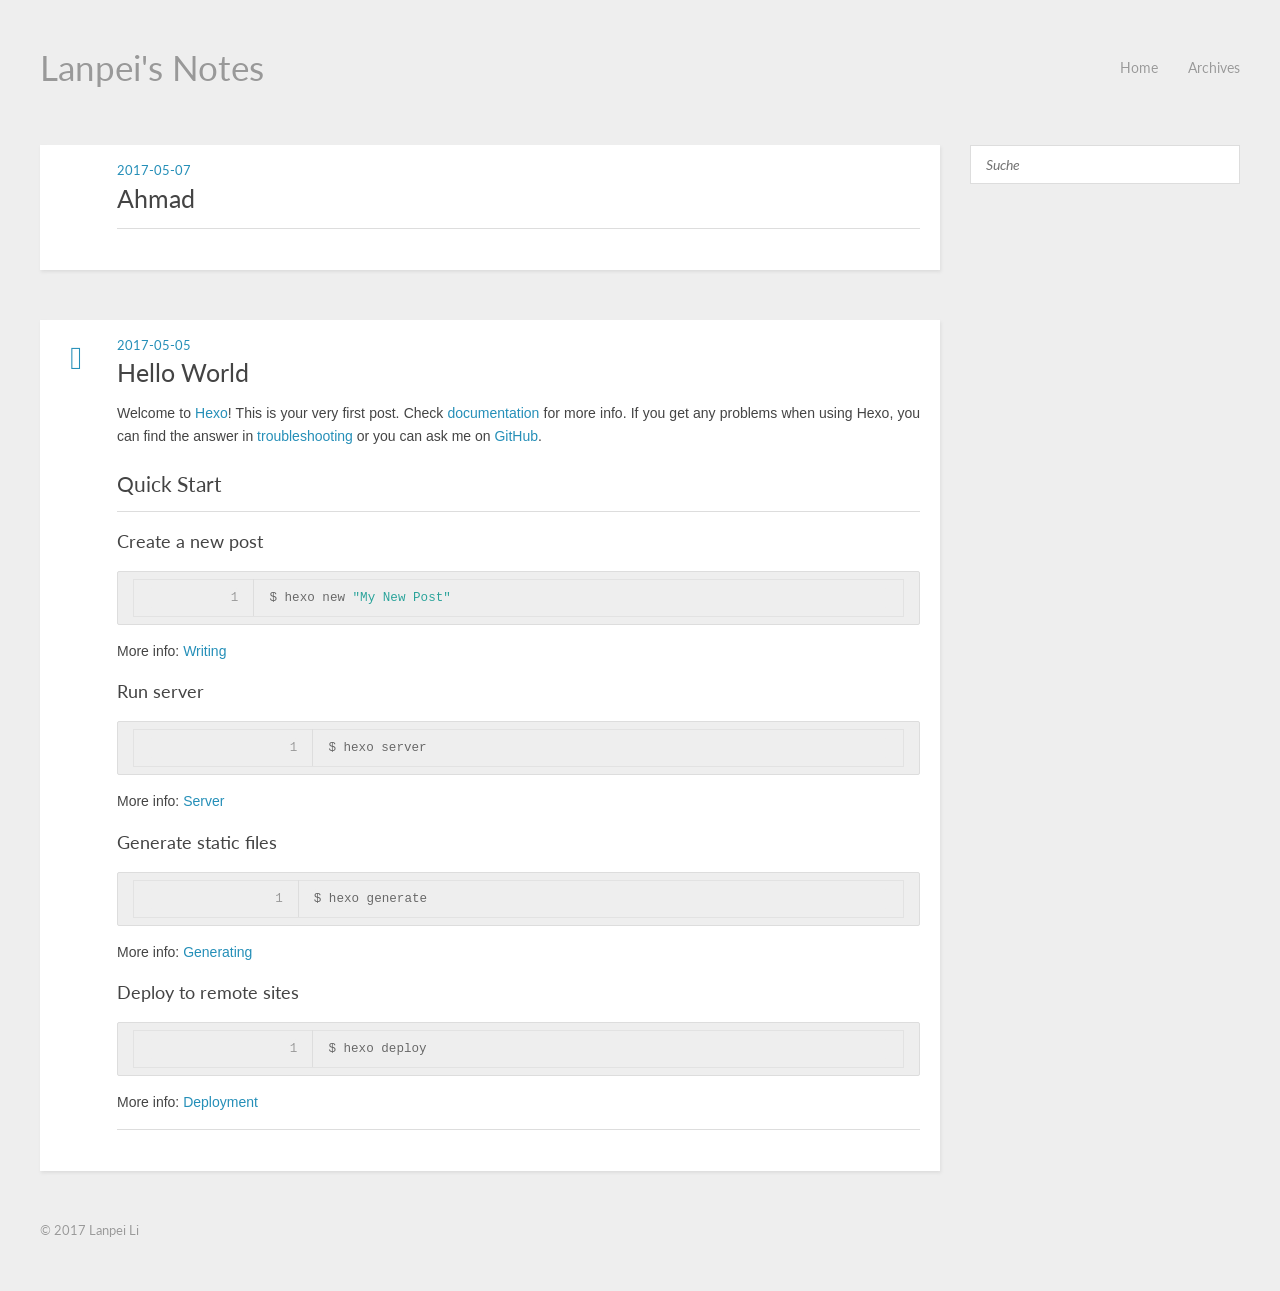
==== index.html @ cf7d530b "Site updated: 2017-05-07 19:34:30" ====
<!DOCTYPE HTML>
<html>
<head>
  <meta charset="utf-8">
  
  <title>Lanpei&#39;s Notes</title>
  <meta name="author" content="Lanpei Li">
  
  
  <meta name="viewport" content="width=device-width, initial-scale=1, maximum-scale=1">

  
  <meta property="og:site_name" content="Lanpei&#39;s Notes"/>

  
    <meta property="og:image" content="undefined"/>
  

  <link href="/favicon.png" rel="icon">
  <link rel="alternate" href="/atom.xml" title="Lanpei&#39;s Notes" type="application/atom+xml">
  <link rel="stylesheet" href="/css/style.css" media="screen" type="text/css">
  <!--[if lt IE 9]><script src="//html5shiv.googlecode.com/svn/trunk/html5.js"></script><![endif]-->
  

</head>


<body>
  <header id="header" class="inner"><div class="alignleft">
  <h1><a href="/">Lanpei&#39;s Notes</a></h1>
  <h2><a href="/"></a></h2>
</div>
<nav id="main-nav" class="alignright">
  <ul>
    
      <li><a href="/">Home</a></li>
    
      <li><a href="/archives">Archives</a></li>
    
  </ul>
  <div class="clearfix"></div>
</nav>
<div class="clearfix"></div>
</header>
  <div id="content" class="inner">
    <div id="main-col" class="alignleft"><div id="wrapper">
  <article class="hello">
  
  <div class="post-content">
    <header>
      
        <div class="icon"></div>
        <time datetime="2017-05-07T19:33:55.000Z"><a href="/2017/05/07/Ahmad/">2017-05-07</a></time>
      
      
  
    <h1 class="title"><a href="/2017/05/07/Ahmad/">Ahmad</a></h1>
  

    </header>
    <div class="entry">
      
        
      
    </div>
    <footer>
      
        
        
      
      <div class="clearfix"></div>
    </footer>
  </div>
</article>




  <article class="post">
  
  <div class="post-content">
    <header>
      
        <div class="icon"></div>
        <time datetime="2017-05-05T16:08:03.667Z"><a href="/2017/05/05/hello-world/">2017-05-05</a></time>
      
      
  
    <h1 class="title"><a href="/2017/05/05/hello-world/">Hello World</a></h1>
  

    </header>
    <div class="entry">
      
        <p>Welcome to <a href="https://hexo.io/" target="_blank" rel="external">Hexo</a>! This is your very first post. Check <a href="https://hexo.io/docs/" target="_blank" rel="external">documentation</a> for more info. If you get any problems when using Hexo, you can find the answer in <a href="https://hexo.io/docs/troubleshooting.html" target="_blank" rel="external">troubleshooting</a> or you can ask me on <a href="https://github.com/hexojs/hexo/issues" target="_blank" rel="external">GitHub</a>.</p>
<h2 id="Quick-Start"><a href="#Quick-Start" class="headerlink" title="Quick Start"></a>Quick Start</h2><h3 id="Create-a-new-post"><a href="#Create-a-new-post" class="headerlink" title="Create a new post"></a>Create a new post</h3><figure class="highlight bash"><table><tr><td class="gutter"><pre><div class="line">1</div></pre></td><td class="code"><pre><div class="line">$ hexo new <span class="string">"My New Post"</span></div></pre></td></tr></table></figure>
<p>More info: <a href="https://hexo.io/docs/writing.html" target="_blank" rel="external">Writing</a></p>
<h3 id="Run-server"><a href="#Run-server" class="headerlink" title="Run server"></a>Run server</h3><figure class="highlight bash"><table><tr><td class="gutter"><pre><div class="line">1</div></pre></td><td class="code"><pre><div class="line">$ hexo server</div></pre></td></tr></table></figure>
<p>More info: <a href="https://hexo.io/docs/server.html" target="_blank" rel="external">Server</a></p>
<h3 id="Generate-static-files"><a href="#Generate-static-files" class="headerlink" title="Generate static files"></a>Generate static files</h3><figure class="highlight bash"><table><tr><td class="gutter"><pre><div class="line">1</div></pre></td><td class="code"><pre><div class="line">$ hexo generate</div></pre></td></tr></table></figure>
<p>More info: <a href="https://hexo.io/docs/generating.html" target="_blank" rel="external">Generating</a></p>
<h3 id="Deploy-to-remote-sites"><a href="#Deploy-to-remote-sites" class="headerlink" title="Deploy to remote sites"></a>Deploy to remote sites</h3><figure class="highlight bash"><table><tr><td class="gutter"><pre><div class="line">1</div></pre></td><td class="code"><pre><div class="line">$ hexo deploy</div></pre></td></tr></table></figure>
<p>More info: <a href="https://hexo.io/docs/deployment.html" target="_blank" rel="external">Deployment</a></p>

      
    </div>
    <footer>
      
        
        
      
      <div class="clearfix"></div>
    </footer>
  </div>
</article>





<nav id="pagination">
  
  
  <div class="clearfix"></div>
</nav></div></div>
    <aside id="sidebar" class="alignright">
  <div class="search">
  <form action="//google.com/search" method="get" accept-charset="utf-8">
    <input type="search" name="q" results="0" placeholder="Suche">
    <input type="hidden" name="q" value="site:lilanpei.github.io">
  </form>
</div>

  

  
</aside>
    <div class="clearfix"></div>
  </div>
  <footer id="footer" class="inner"><div class="alignleft">
  
  &copy; 2017 Lanpei Li
  
</div>
<div class="clearfix"></div></footer>
  <script src="//ajax.googleapis.com/ajax/libs/jquery/2.0.3/jquery.min.js"></script>
<script src="/js/jquery.imagesloaded.min.js"></script>
<script src="/js/gallery.js"></script>




<link rel="stylesheet" href="/fancybox/jquery.fancybox.css" media="screen" type="text/css">
<script src="/fancybox/jquery.fancybox.pack.js"></script>
<script type="text/javascript">
(function($){
  $('.fancybox').fancybox();
})(jQuery);
</script>

</body>
</html>
---- css/style.css ----
@import url("//fonts.googleapis.com/css?family=Lato:400,400italic");
@font-face {
  font-family: 'FontAwesome';
  font-style: normal;
  font-weight: normal;
  src: url("font/fontawesome-webfont.eot?#iefix") format('embedded-opentype'), url("font/fontawesome-webfont.woff") format('woff'), url("font/fontawesome-webfont.ttf") format('truetype'), url("font/fontawesome-webfont.svg#FontAwesomeRegular") format('svg');
}
* {
  margin: 0;
  padding: 0;
}
body {
  background: #eee;
  color: #444;
  font-family: "Helvetica Neue", "Helvetica", Arial, sans-serif;
  font-size: 14px;
  text-shadow: 0 0 1px transparent;
}
@media screen and (max-width: 1260px) {
  body {
    margin: 0 30px;
  }
}
@media screen and (max-width: 600px) {
  body {
    font-size: 13px;
  }
}
h1,
h2,
h3,
h4,
h5,
h6 {
  font-family: "Lato", Helvetica Neue, Helvetica, Arial, sans-serif;
}
h1 {
  font-size: 1.8em;
}
h2 {
  font-size: 1.5em;
}
h3 {
  font-size: 1.3em;
}
a {
  text-decoration: none;
  color: #258fb8;
}
a:hover {
  text-decoration: underline;
}
.alignleft {
  float: left;
}
.alignright {
  float: right;
}
.clearfix {
  zoom: 1;
}
.clearfix:before,
.clearfix:after {
  content: "";
  display: table;
}
.clearfix:after {
  clear: both;
}
.inner {
  width: 1200px;
  margin: 0 auto;
}
@media screen and (max-width: 1260px) {
  .inner {
    width: 100%;
  }
}
#main-col {
  width: 900px;
}
@media screen and (max-width: 1260px) {
  #main-col {
    width: 100%;
    margin-right: -300px;
  }
}
@media screen and (max-width: 900px) {
  #main-col {
    margin-right: 0;
    float: none;
  }
}
@media screen and (max-width: 1260px) {
  #wrapper {
    margin-right: 300px;
  }
}
@media screen and (max-width: 900px) {
  #wrapper {
    margin-right: 0;
  }
}
#header {
  text-shadow: 0 0 1px #fff;
  margin: 50px auto;
}
#header a {
  color: #999;
}
#header a:hover {
  color: #258fb8;
  text-decoration: none;
}
#header h1 {
  font-weight: normal;
  font-size: 2.5em;
  line-height: 1;
}
#header h2 {
  font-weight: normal;
  font-size: 0.9em;
  line-height: 1;
  margin-top: 10px;
}
#header #main-nav {
  font-family: "Lato", Helvetica Neue, Helvetica, Arial, sans-serif;
  line-height: 2.5em;
}
#header #main-nav ul {
  list-style: none;
}
#header #main-nav ul li {
  float: left;
  margin-left: 30px;
}
article {
  -webkit-box-shadow: 1px 2px 3px #ddd;
  box-shadow: 1px 2px 3px #ddd;
  background: #fff;
}
article.page {
  padding-left: 20px;
}
article.page .icon {
  display: none;
}
article.post .icon:before {
  content: '\f016';
}
article.photo .icon:before {
  content: '\f030';
}
article.link .icon:before {
  content: '\f0c1';
}
article.link .title a:after {
  content: '\f08e';
  color: #999;
  font: 12px FontAwesome;
  padding-left: 10px;
  vertical-align: super;
}
article .post-content {
  padding: 20px 20px 15px 77px;
  margin-bottom: 50px;
  position: relative;
}
@media screen and (max-width: 600px) {
  article .post-content {
    padding-left: 20px;
  }
}
article .gallery {
  overflow: hidden;
  position: relative;
}
article .gallery:hover .control {
  opacity: 1;
  -ms-filter: none;
  filter: none;
}
article .gallery img {
  min-width: 100%;
  max-width: 100%;
  height: auto;
  position: absolute;
  top: 0;
  left: 0;
  opacity: 0;
  -ms-filter: "progid:DXImageTransform.Microsoft.Alpha(Opacity=0)";
  filter: alpha(opacity=0);
}
article .gallery .control {
  opacity: 0;
  -ms-filter: "progid:DXImageTransform.Microsoft.Alpha(Opacity=0)";
  filter: alpha(opacity=0);
  -webkit-transition: 0.3s;
  -moz-transition: 0.3s;
  -o-transition: 0.3s;
  -ms-transition: 0.3s;
  transition: 0.3s;
}
article .gallery .prev,
article .gallery .next {
  position: absolute;
  top: 0;
  width: 50%;
  height: 100%;
  cursor: pointer;
}
article .gallery .prev:before,
article .gallery .next:before {
  position: absolute;
  font: 24px/1 FontAwesome;
  text-align: center;
  width: 24px;
  text-shadow: 0 0 15px rgba(0,0,0,0.5);
  color: #fff;
  margin-top: -12px;
  top: 50%;
}
article .gallery .prev {
  left: 0;
}
article .gallery .prev:before {
  content: '\f053';
  left: 10px;
}
article .gallery .next {
  right: 0;
}
article .gallery .next:before {
  content: '\f054';
  right: 10px;
}
article header .icon {
  width: 32px;
  height: 32px;
  margin-right: 25px;
  position: absolute;
  top: 20px;
  left: 20px;
  color: #258fb8;
}
@media screen and (max-width: 600px) {
  article header .icon {
    display: none;
  }
}
article header .icon:before {
  position: absolute;
  font: 32px FontAwesome;
  top: 0;
  left: 0;
  width: 32px;
  text-align: center;
}
article header time {
  color: #999;
  font: 0.9em "Lato", Helvetica Neue, Helvetica, Arial, sans-serif;
  margin-bottom: 5px;
  display: block;
  line-height: 1;
}
article header .title {
  font-weight: normal;
}
article header .title a {
  color: #444;
}
article header .title a:hover {
  color: #258fb8;
  text-decoration: none;
}
article .entry {
  text-align: justify;
  line-height: 1.6;
}
article .entry p,
article .entry blockquote,
article .entry ul,
article .entry ol,
article .entry dl,
article .entry table,
article .entry iframe,
article .entry h3,
article .entry h4,
article .entry h5,
article .entry h6,
article .entry .video-container {
  margin-top: 15px;
}
article .entry table {
  border-collapse: collapse;
  border-spacing: 0;
  empty-cells: show;
  border: 1px solid #e2e2e2;
  width: 100%;
}
article .entry table th {
  white-space: nowrap;
  color: #444;
  font-weight: 600;
  background: #eee;
}
article .entry table td,
article .entry table th {
  border: 1px solid #e2e2e2;
  padding: 8px 16px;
  text-align: left;
}
article .entry blockquote {
  border-top: 1px solid #ddd;
  border-bottom: 1px solid #ddd;
  font-style: italic;
  font-family: "Georgia", serif;
  font-size: 1.2em;
  padding: 0 30px 15px;
  text-align: center;
}
article .entry blockquote footer {
  border-top: none;
  font-size: 0.8em;
  line-height: 1;
  margin: 20px 0 0;
  padding-top: 0;
}
article .entry blockquote footer cite:before {
  content: '—';
  color: #ccc;
  padding: 0 0.5em;
}
article .entry code,
article .entry pre {
  font-family: Monaco, Menlo, Consolas, Courier New, monospace;
}
article .entry code {
  background: #eee;
  color: #666;
  padding: 0 5px;
  margin: 0 2px;
  font-size: 0.9em;
  border: 1px solid #ddd;
  border-radius: 3px;
}
article .entry pre {
  background: #eee;
  border: 1px solid #ddd;
  margin-top: 15px;
  overflow: auto;
  padding: 7px 15px;
  border-radius: 2px;
}
article .entry pre code {
  background: none;
  padding: 0;
  margin: 0;
  border: none;
  border-radius: 0;
}
article .entry ul,
article .entry ol,
article .entry dl {
  margin-left: 20px;
}
article .entry ul ul,
article .entry ol ul,
article .entry dl ul,
article .entry ul ol,
article .entry ol ol,
article .entry dl ol,
article .entry ul dl,
article .entry ol dl,
article .entry dl dl {
  margin-top: 0;
}
article .entry h1,
article .entry h2 {
  font-weight: normal;
  border-bottom: 1px solid #ddd;
  padding-bottom: 10px;
  margin-top: 20px;
}
article .entry h3,
article .entry h4,
article .entry h5,
article .entry h6 {
  font-weight: normal;
}
article .entry img,
article .entry video {
  max-width: 100%;
  height: auto;
  border: none;
}
article .entry iframe {
  border: none;
}
article .entry .caption {
  display: block;
  margin-top: 5px;
  color: #999;
  position: relative;
  font-size: 0.9em;
  padding-left: 25px;
}
article .entry .caption:before {
  content: '\f040';
  position: absolute;
  font: 1.3em FontAwesome;
  position: absolute;
  left: 0;
  top: 3px;
}
article .entry .video-container {
  position: relative;
  padding-bottom: 56.25%;
  padding-top: 30px;
  height: 0;
  overflow: hidden;
}
article .entry .video-container iframe,
article .entry .video-container object,
article .entry .video-container embed {
  position: absolute;
  top: 0;
  left: 0;
  width: 100%;
  height: 100%;
  margin-top: 0;
}
article .entry .pullquote {
  float: right;
  border: none;
  padding: 0;
  margin: 1em 0 0.5em 1.5em;
  text-align: left;
  width: 45%;
  font-size: 1.5em;
}
article footer {
  margin-top: 15px;
  padding-top: 10px;
  border-top: 1px solid #ddd;
  color: #999;
  font-size: 0.9em;
  line-height: 16px;
  position: relative;
  min-height: 16px;
}
article footer a {
  color: #999;
}
article footer a:hover {
  color: #258fb8;
  text-decoration: none;
}
article footer a:before {
  font: 1.1em FontAwesome;
  padding-right: 10px;
  vertical-align: middle;
}
article footer a.more-link:before {
  content: '\f054';
}
article footer a.comment-link:before {
  content: '\f075';
}
article footer .categories,
article footer .tags {
  position: relative;
  padding-left: 25px;
  margin: 5px 0;
}
article footer .categories:before,
article footer .tags:before {
  position: absolute;
  font: 1.1em FontAwesome;
}
article footer .categories:before {
  content: '\f07b';
  top: 2px;
  left: 1px;
}
article footer .tags:before {
  content: '\f02b';
  top: 3px;
  left: 2px;
}
article footer .addthis {
  margin-top: 15px;
}
article footer .addthis iframe {
  margin-top: 0;
}
#comment {
  padding: 20px;
  background: #fff;
  -webkit-box-shadow: 1px 2px 3px #ddd;
  box-shadow: 1px 2px 3px #ddd;
  margin-bottom: 50px;
}
#comment .title {
  font-weight: normal;
  margin-bottom: 15px;
}
#pagination a {
  display: block;
  padding: 5px 10px;
  background: #ddd;
  color: #999;
  font-family: "Lato", Helvetica Neue, Helvetica, Arial, sans-serif;
  text-shadow: 0 0 1px #fff;
  margin-bottom: 50px;
}
#pagination a:hover {
  background: #258fb8;
  color: #fff;
  text-decoration: none;
  text-shadow: none;
}
#pagination .prev:before {
  content: '\f053';
  padding-right: 10px;
  font-family: FontAwesome;
}
#pagination .next:after {
  content: '\f054';
  padding-left: 10px;
  font-family: FontAwesome;
}
.archive-title {
  color: #999;
  font-weight: normal;
  margin-bottom: 30px;
  text-shadow: 0 0 1px #fff;
}
.archive-title:before {
  font-family: FontAwesome;
  content: '\f073';
  padding-right: 15px;
}
.archive-title.tag:before {
  content: '\f02b';
}
.archive-title.category:before {
  content: '\f07b';
}
.archive {
  -webkit-box-shadow: 1px 2px 3px #ddd;
  box-shadow: 1px 2px 3px #ddd;
  border-bottom: 1px solid #ddd;
  margin-bottom: 50px;
}
.archive article {
  -webkit-box-shadow: none;
  box-shadow: none;
}
.archive article .post-content {
  margin-bottom: 0;
}
#sidebar {
  width: 270px;
  line-height: 1.8em;
}
@media screen and (max-width: 900px) {
  #sidebar {
    float: none;
    width: 100%;
  }
}
#sidebar .widget {
  background: #fff;
  -webkit-box-shadow: 1px 2px 3px #ddd;
  box-shadow: 1px 2px 3px #ddd;
  margin-bottom: 30px;
  word-wrap: break-word;
}
#sidebar .widget .title {
  padding: 15px 20px;
  font-size: 1em;
  border-bottom: 1px solid #ddd;
  font-weight: normal;
}
#sidebar .widget .entry {
  font-size: 0.9em;
  padding: 15px 20px;
}
#sidebar .widget ul,
#sidebar .widget ol,
#sidebar .widget dl {
  list-style: none;
}
#sidebar .widget ul ul,
#sidebar .widget ol ul,
#sidebar .widget dl ul,
#sidebar .widget ul ol,
#sidebar .widget ol ol,
#sidebar .widget dl ol,
#sidebar .widget ul dl,
#sidebar .widget ol dl,
#sidebar .widget dl dl {
  list-style: disc;
  margin-left: 20px;
}
#sidebar .search {
  margin-bottom: 30px;
}
#sidebar .search input {
  background: #fff;
  font-family: "Lato", Helvetica Neue, Helvetica, Arial, sans-serif;
  font-style: italic;
  font-size: 1em;
  padding: 10px 15px;
  border: 1px solid #ddd;
  width: 100%;
  -webkit-box-sizing: border-box;
  -moz-box-sizing: border-box;
  box-sizing: border-box;
  color: #999;
}
#sidebar .search input:focus {
  color: #444;
}
#sidebar .tag small {
  margin-left: 15px;
  color: #999;
}
#sidebar .tag small:before {
  content: '(';
}
#sidebar .tag small:after {
  content: ')';
}
#sidebar .twitter li {
  border-bottom: 1px solid #ddd;
  padding: 15px 20px;
  font-size: 0.9em;
}
#sidebar .twitter li:last-of-type {
  border-bottom: none;
}
#sidebar .twitter small {
  display: block;
  margin-top: 10px;
  color: #999;
  line-height: 1;
}
#sidebar .tagcloud .entry {
  padding-right: 5px;
}
#sidebar .tagcloud a {
  margin-right: 10px;
  display: inline-block;
}
#footer {
  color: #999;
  margin-bottom: 50px;
  font: 0.9em/1.6 "Lato", Helvetica Neue, Helvetica, Arial, sans-serif;
  text-shadow: 0 0 1px #fff;
}
.entry .gist {
  background: #eee;
  border: 1px solid #ddd;
  margin-top: 15px;
  padding: 7px 15px;
  border-radius: 2px;
  text-shadow: 0 0 1px #fff;
  line-height: 1.6;
  overflow: auto;
  color: #666;
}
.entry .gist .gist-file {
  border: none;
  font-family: inherit;
  margin: 0;
  font-size: 0.9em;
}
.entry .gist .gist-file .gist-data {
  background: none;
  border-bottom: none;
}
.entry .gist .gist-file .gist-data pre {
  padding: 0 !important;
  font-family: Monaco, Menlo, Consolas, Courier New, monospace;
}
.entry .gist .gist-file .gist-meta {
  background: none;
  color: #999;
  margin-top: 5px;
  padding: 0;
  text-shadow: 0 0 1px #fff;
  font-size: 100%;
}
.entry .gist .gist-file .gist-meta a {
  color: #258fb8;
}
.entry .gist .gist-file .gist-meta a:visited {
  color: #258fb8;
}
figure.highlight {
  background: #eee;
  border: 1px solid #ddd;
  margin-top: 15px;
  padding: 7px 15px;
  border-radius: 2px;
  text-shadow: 0 0 1px #fff;
  line-height: 1.6;
  overflow: auto;
  position: relative;
  font-size: 0.9em;
}
figure.highlight figcaption {
  color: #999;
  margin-bottom: 5px;
  text-shadow: 0 0 1px #fff;
}
figure.highlight figcaption a {
  position: absolute;
  right: 15px;
}
figure.highlight pre {
  border: none;
  padding: 0;
  margin: 0;
}
figure.highlight table {
  margin-top: 0;
  border-spacing: 0;
}
figure.highlight .gutter {
  color: #999;
  padding-right: 15px;
  border-right: 1px solid #ddd;
  text-align: right;
}
figure.highlight .code {
  padding-left: 15px;
  border-left: 1px solid #fff;
  color: #666;
}
figure.highlight .line {
  height: 20px;
}
figure.highlight .line.marked {
  background: #d6d6d6;
}
pre .comment,
pre .template_comment,
pre .diff .header,
pre .doctype,
pre .pi,
pre .lisp .string,
pre .javadoc {
  color: #93a1a1;
  font-style: italic;
}
pre .keyword,
pre .winutils,
pre .method,
pre .addition,
pre .css .tag,
pre .request,
pre .status,
pre .nginx .title {
  color: #859900;
}
pre .number,
pre .command,
pre .string,
pre .tag .value,
pre .phpdoc,
pre .tex .formula,
pre .regexp,
pre .hexcolor {
  color: #2aa198;
}
pre .title,
pre .localvars,
pre .chunk,
pre .decorator,
pre .built_in,
pre .identifier,
pre .vhdl,
pre .literal,
pre .id {
  color: #268bd2;
}
pre .attribute,
pre .variable,
pre .lisp .body,
pre .smalltalk .number,
pre .constant,
pre .class .title,
pre .parent,
pre .haskell .type {
  color: #b58900;
}
pre .preprocessor,
pre .preprocessor .keyword,
pre .shebang,
pre .symbol,
pre .symbol .string,
pre .diff .change,
pre .special,
pre .attr_selector,
pre .important,
pre .subst,
pre .cdata,
pre .clojure .title {
  color: #cb4b16;
}
pre .deletion {
  color: #dc322f;
}
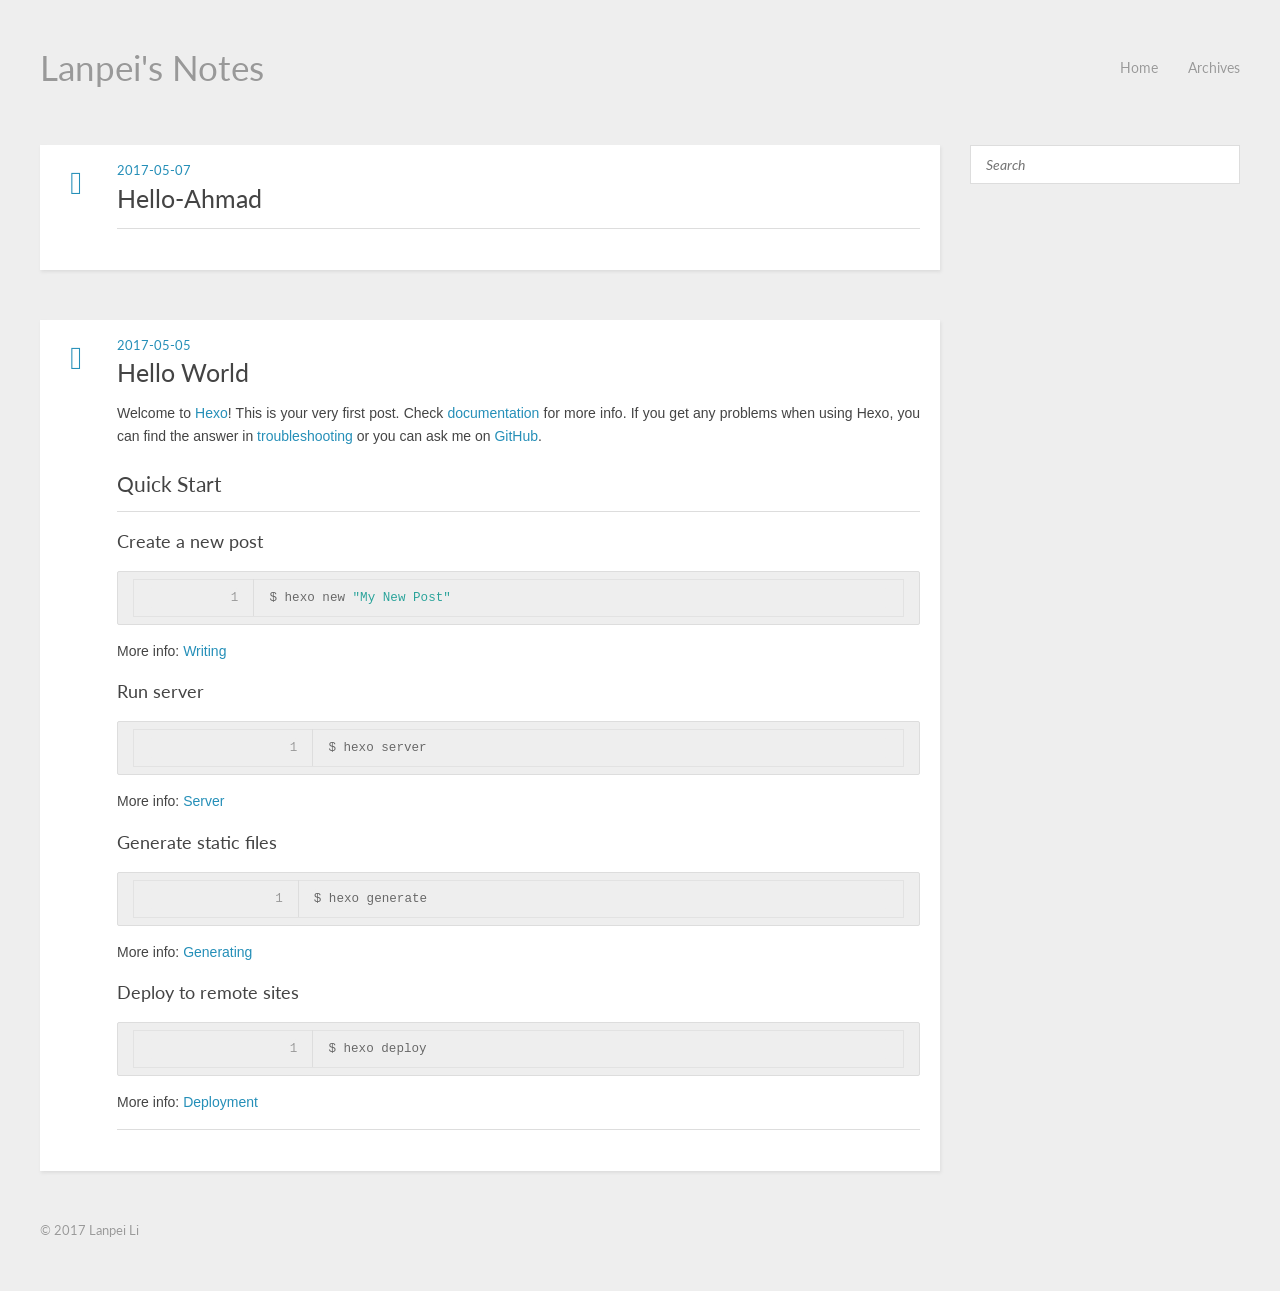
==== commit daabd314: "Site updated: 2017-05-07 19:35:32" ====
--- a/index.html
+++ b/index.html
@@ -44,17 +44,17 @@
 </header>
   <div id="content" class="inner">
     <div id="main-col" class="alignleft"><div id="wrapper">
-  <article class="hello">
+  <article class="post">
   
   <div class="post-content">
     <header>
       
         <div class="icon"></div>
-        <time datetime="2017-05-07T19:33:55.000Z"><a href="/2017/05/07/Ahmad/">2017-05-07</a></time>
+        <time datetime="2017-05-07T19:35:23.000Z"><a href="/2017/05/07/Hello-Ahmad/">2017-05-07</a></time>
       
       
   
-    <h1 class="title"><a href="/2017/05/07/Ahmad/">Ahmad</a></h1>
+    <h1 class="title"><a href="/2017/05/07/Hello-Ahmad/">Hello-Ahmad</a></h1>
   
 
     </header>
@@ -126,7 +126,7 @@
     <aside id="sidebar" class="alignright">
   <div class="search">
   <form action="//google.com/search" method="get" accept-charset="utf-8">
-    <input type="search" name="q" results="0" placeholder="Suche">
+    <input type="search" name="q" results="0" placeholder="Search">
     <input type="hidden" name="q" value="site:lilanpei.github.io">
   </form>
 </div>
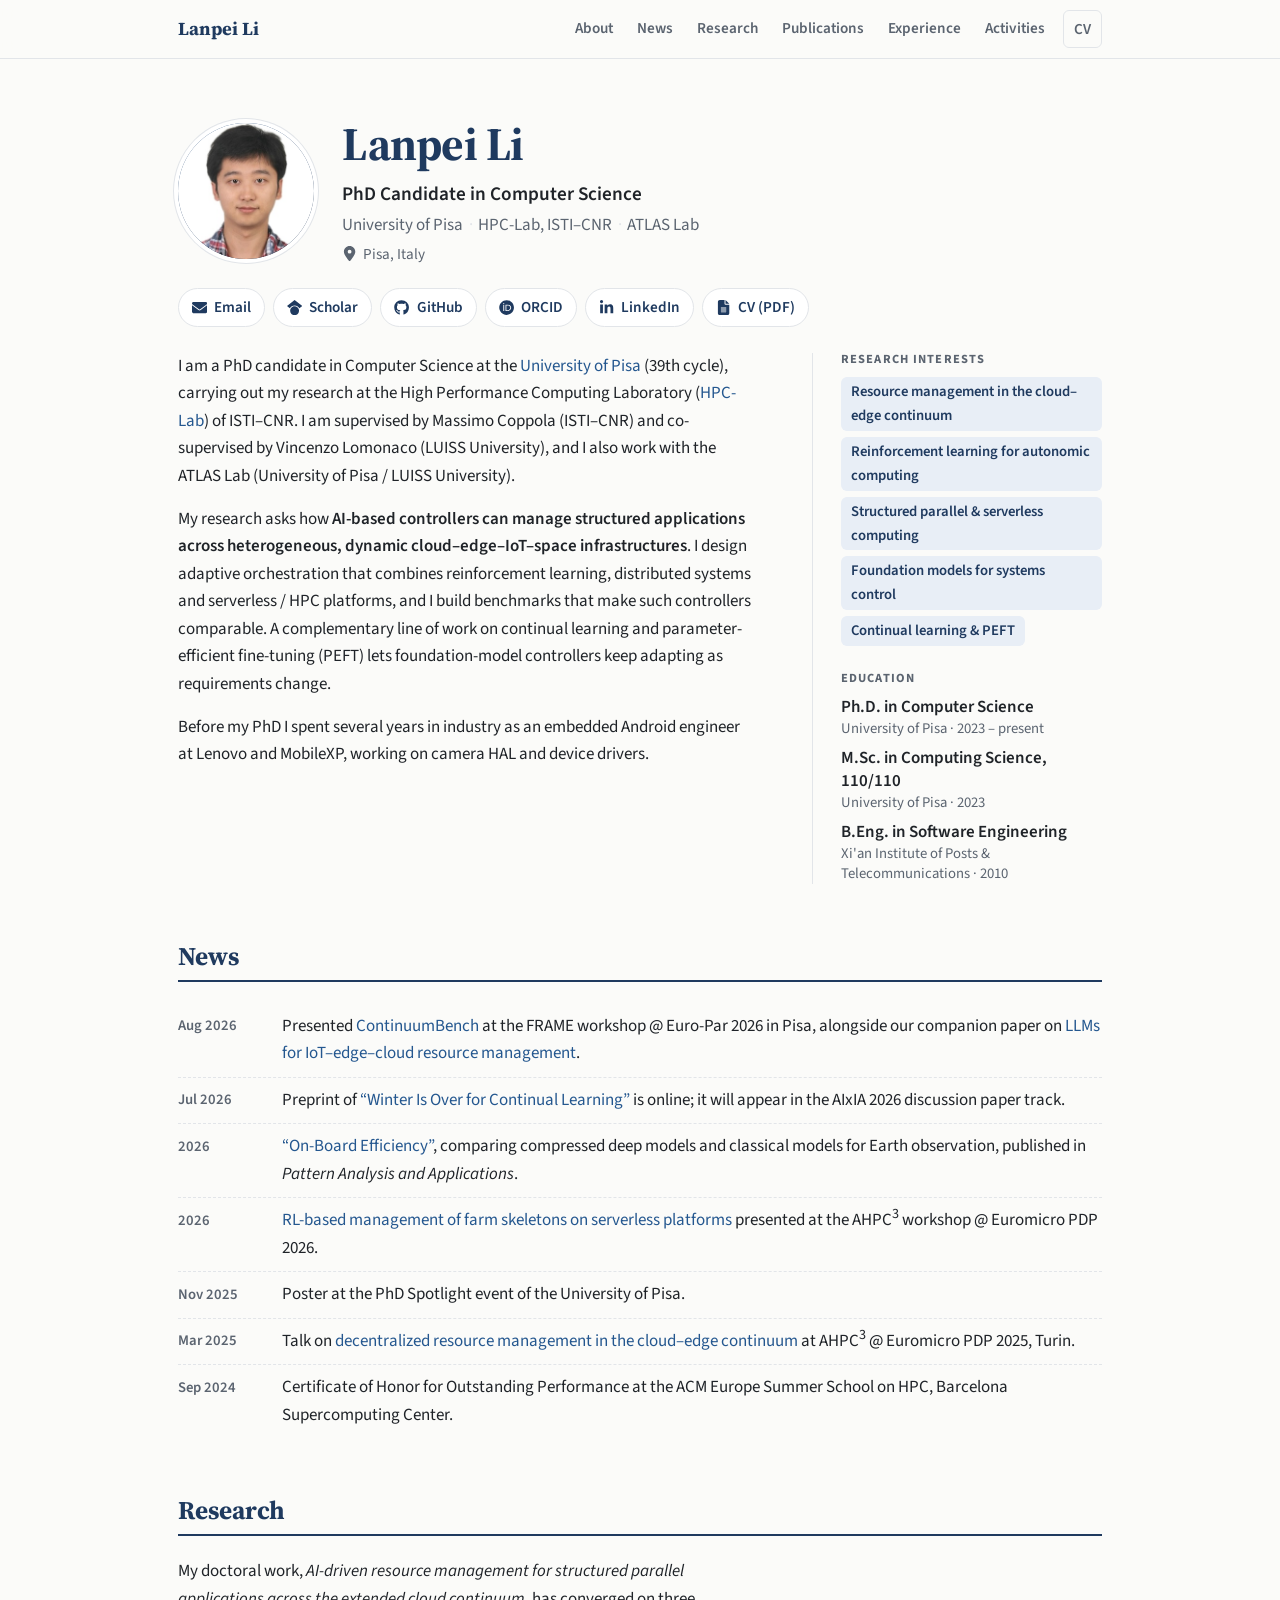
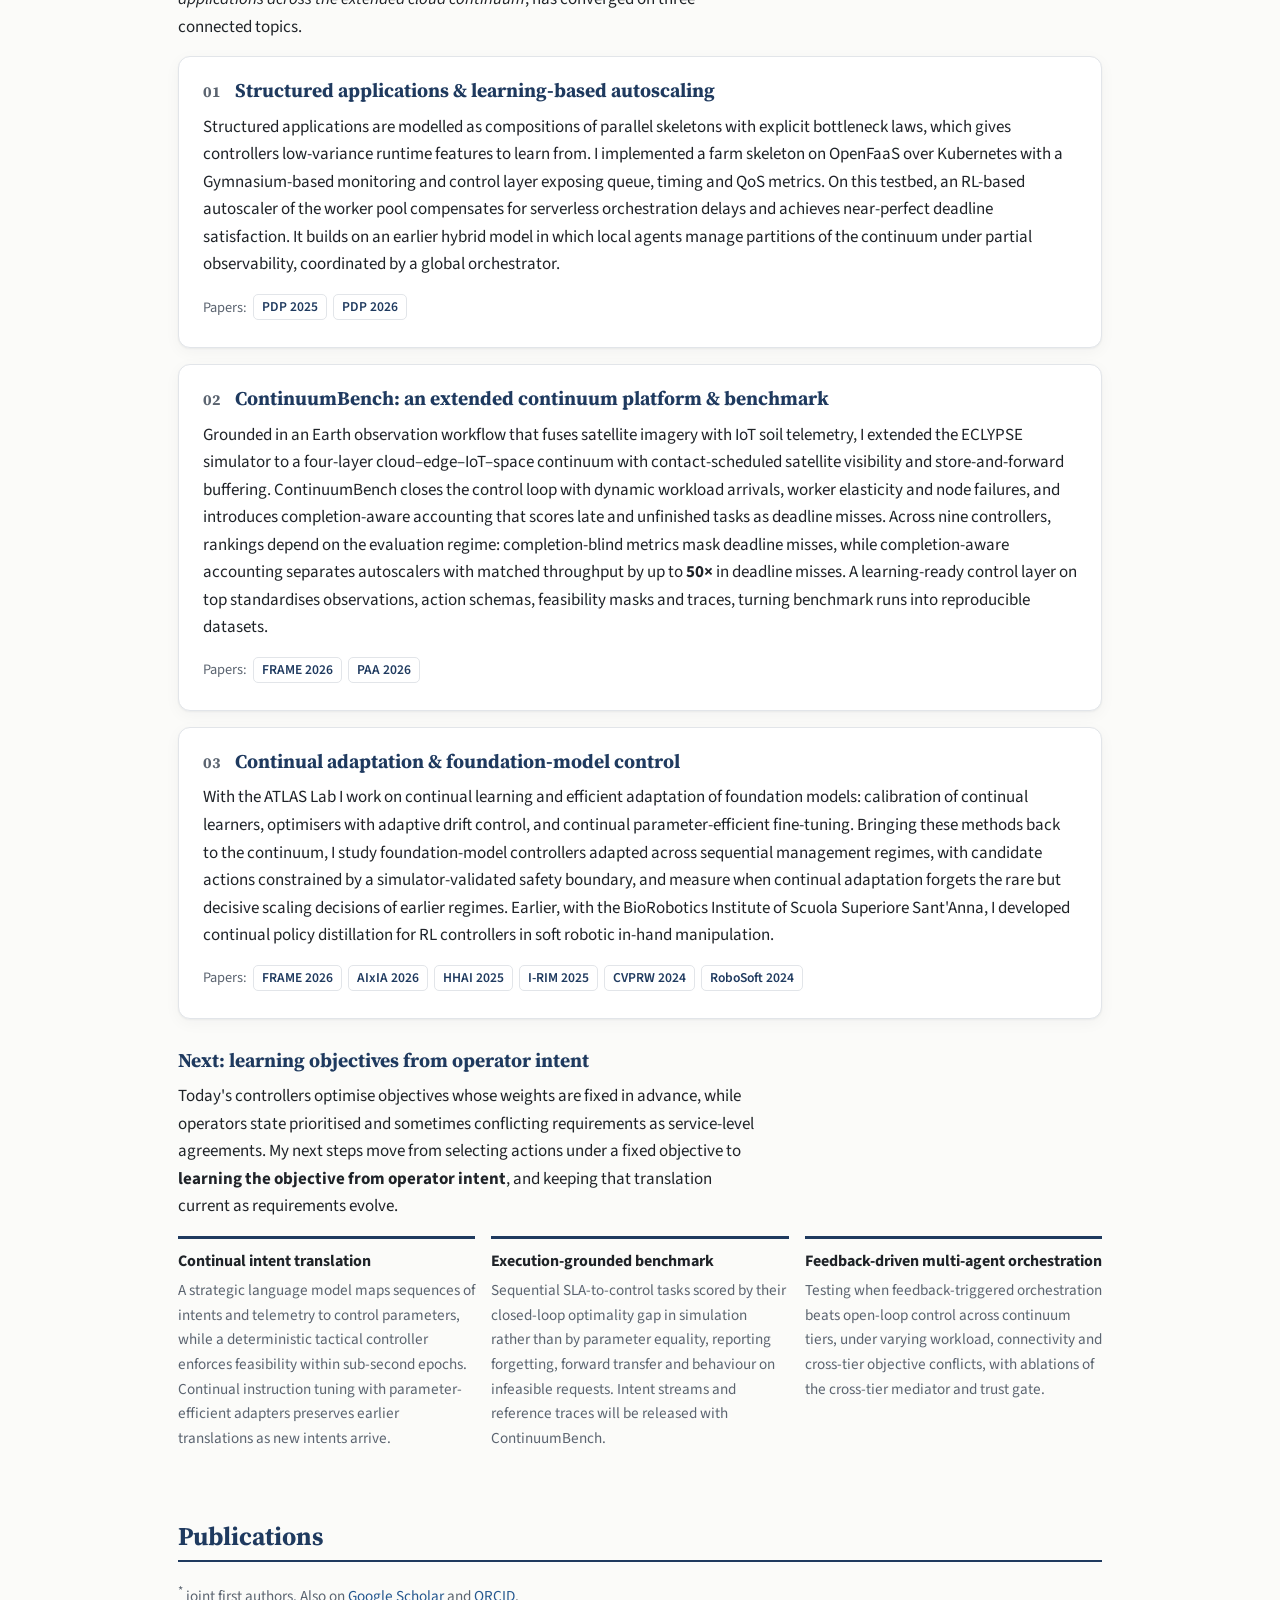
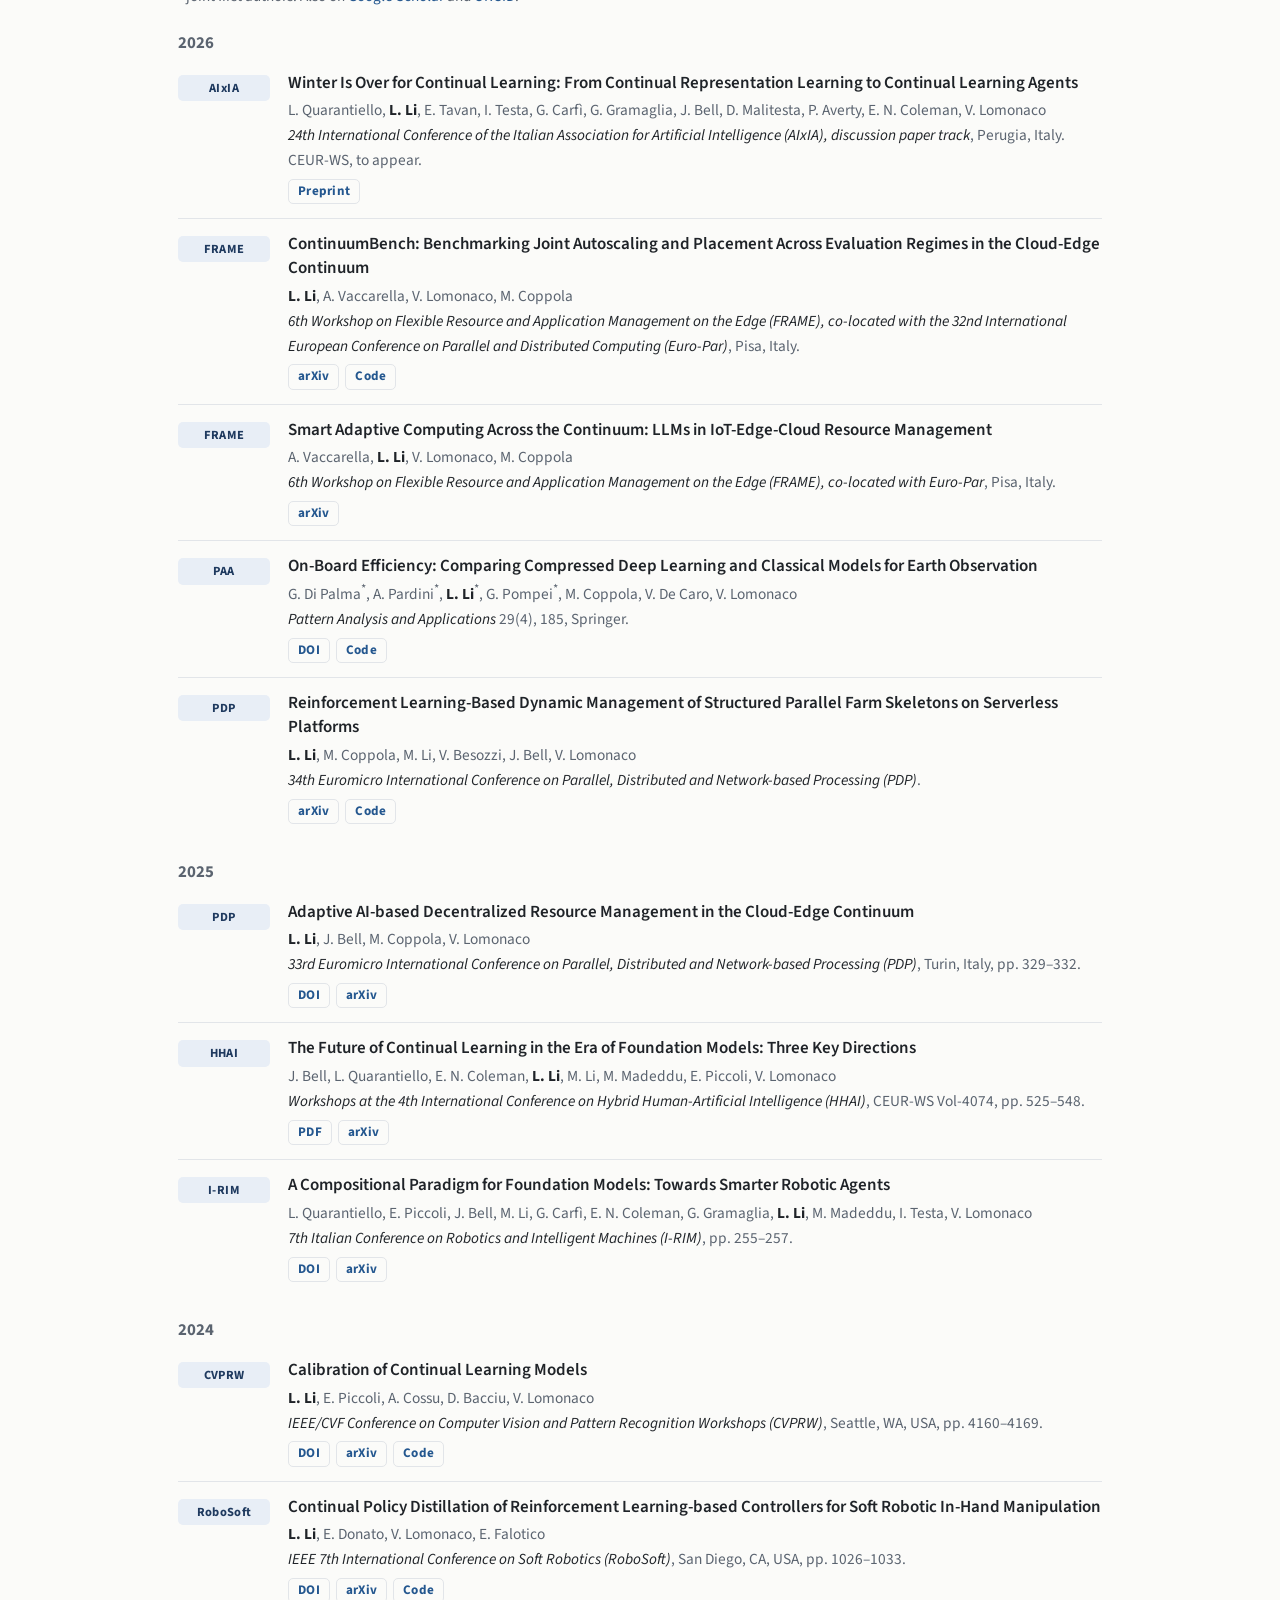
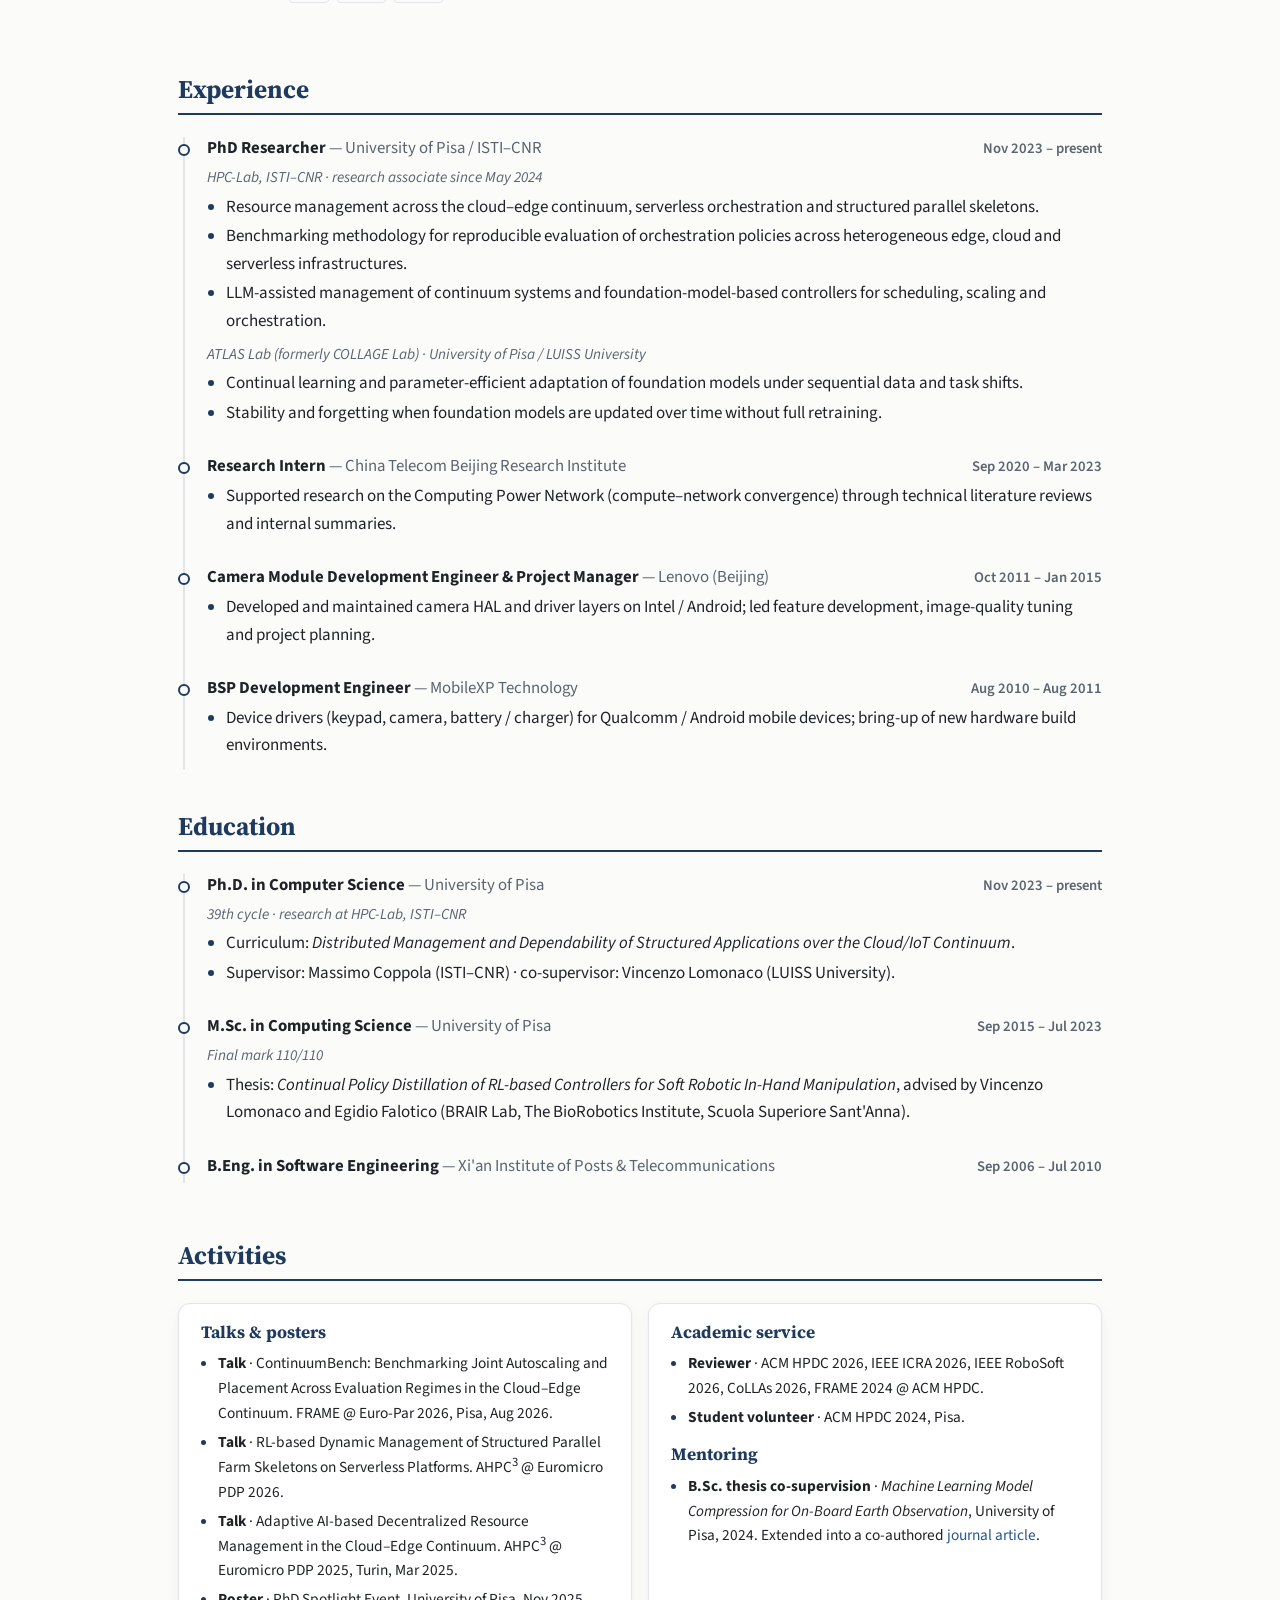
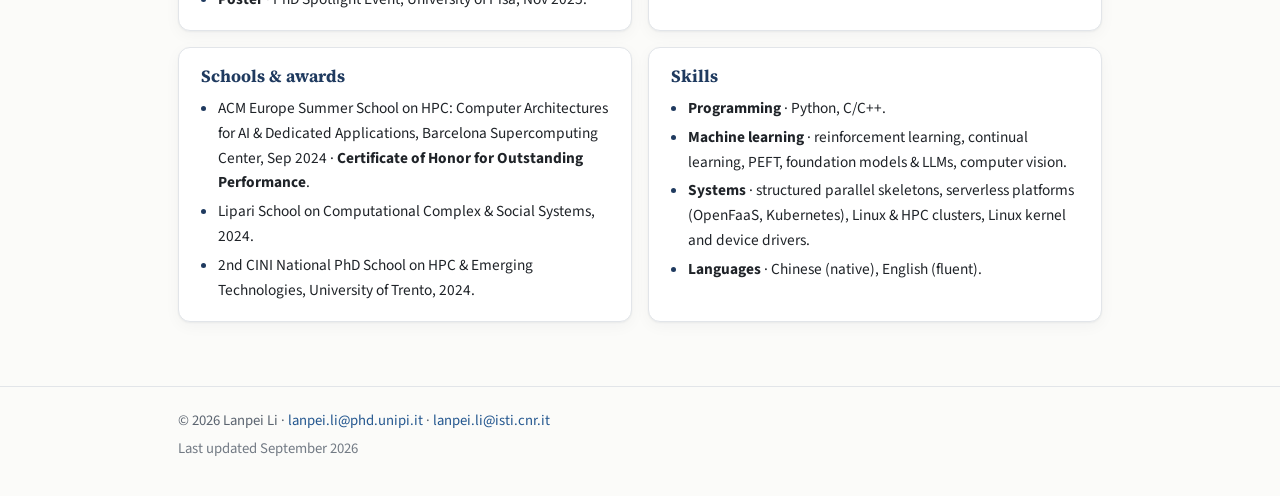
==== commit ae034c88: "Rebuild personal academic homepage Replace the 2017 Hexo placeholder blog with a hand-written static" ====
--- a/index.html
+++ b/index.html
@@ -1,162 +1,503 @@
-<!DOCTYPE HTML>
-<html>
+<!doctype html>
+<html lang="en">
 <head>
   <meta charset="utf-8">
-  
-  <title>Lanpei&#39;s Notes</title>
+  <meta name="viewport" content="width=device-width, initial-scale=1">
+  <title>Lanpei Li · PhD Candidate, University of Pisa &amp; ISTI–CNR</title>
+  <meta name="description" content="Lanpei Li is a PhD candidate in Computer Science at the University of Pisa and HPC-Lab, ISTI–CNR, working on AI-driven resource management across the cloud–edge continuum, reinforcement learning, and continual learning.">
   <meta name="author" content="Lanpei Li">
-  
-  
-  <meta name="viewport" content="width=device-width, initial-scale=1, maximum-scale=1">
-
-  
-  <meta property="og:site_name" content="Lanpei&#39;s Notes"/>
-
-  
-    <meta property="og:image" content="undefined"/>
-  
-
-  <link href="/favicon.png" rel="icon">
-  <link rel="alternate" href="/atom.xml" title="Lanpei&#39;s Notes" type="application/atom+xml">
-  <link rel="stylesheet" href="/css/style.css" media="screen" type="text/css">
-  <!--[if lt IE 9]><script src="//html5shiv.googlecode.com/svn/trunk/html5.js"></script><![endif]-->
-  
-
+  <link rel="canonical" href="https://lilanpei.github.io/">
+  <meta property="og:type" content="profile">
+  <meta property="og:title" content="Lanpei Li">
+  <meta property="og:description" content="PhD candidate at the University of Pisa &amp; HPC-Lab, ISTI–CNR. AI-driven resource management across the cloud–edge continuum.">
+  <meta property="og:url" content="https://lilanpei.github.io/">
+  <meta name="color-scheme" content="light dark">
+  <link rel="icon" href="assets/favicon.svg" type="image/svg+xml">
+  <link rel="preconnect" href="https://fonts.googleapis.com">
+  <link rel="preconnect" href="https://fonts.gstatic.com" crossorigin>
+  <link rel="stylesheet" href="https://fonts.googleapis.com/css2?family=Source+Sans+3:ital,wght@0,400;0,600;0,700;1,400&family=Source+Serif+4:opsz,wght@8..60,600;8..60,700&display=swap">
+  <link rel="stylesheet" href="assets/css/style.css">
+  <script type="application/ld+json">
+  {
+    "@context": "https://schema.org",
+    "@type": "Person",
+    "name": "Lanpei Li",
+    "url": "https://lilanpei.github.io/",
+    "jobTitle": "PhD Candidate in Computer Science",
+    "email": "mailto:lanpei.li@phd.unipi.it",
+    "affiliation": [
+      { "@type": "CollegeOrUniversity", "name": "University of Pisa" },
+      { "@type": "ResearchOrganization", "name": "ISTI–CNR, HPC-Lab" }
+    ],
+    "sameAs": [
+      "https://github.com/lilanpei",
+      "https://orcid.org/0009-0005-4370-1020",
+      "https://www.linkedin.com/in/lilanpei/",
+      "https://scholar.google.it/citations?user=PnkoFQYAAAAJ"
+    ]
+  }
+  </script>
 </head>
-
-
 <body>
-  <header id="header" class="inner"><div class="alignleft">
-  <h1><a href="/">Lanpei&#39;s Notes</a></h1>
-  <h2><a href="/"></a></h2>
-</div>
-<nav id="main-nav" class="alignright">
-  <ul>
-    
-      <li><a href="/">Home</a></li>
-    
-      <li><a href="/archives">Archives</a></li>
-    
-  </ul>
-  <div class="clearfix"></div>
-</nav>
-<div class="clearfix"></div>
-</header>
-  <div id="content" class="inner">
-    <div id="main-col" class="alignleft"><div id="wrapper">
-  <article class="post">
-  
-  <div class="post-content">
-    <header>
-      
-        <div class="icon"></div>
-        <time datetime="2017-05-07T19:35:23.000Z"><a href="/2017/05/07/Hello-Ahmad/">2017-05-07</a></time>
-      
-      
-  
-    <h1 class="title"><a href="/2017/05/07/Hello-Ahmad/">Hello-Ahmad</a></h1>
-  
-
-    </header>
-    <div class="entry">
-      
-        
-      
+  <a class="skip" href="#main">Skip to content</a>
+
+  <header class="site-header">
+    <div class="wrap header-inner">
+      <a class="brand" href="#about">Lanpei Li</a>
+      <nav class="site-nav" aria-label="Sections">
+        <a href="#about">About</a>
+        <a href="#news">News</a>
+        <a href="#research">Research</a>
+        <a href="#publications">Publications</a>
+        <a href="#experience">Experience</a>
+        <a href="#activities">Activities</a>
+        <a href="assets/cv/Lanpei_Li_CV.pdf" class="nav-cv">CV</a>
+      </nav>
     </div>
-    <footer>
-      
-        
-        
-      
-      <div class="clearfix"></div>
-    </footer>
-  </div>
-</article>
-
-
-
-
-  <article class="post">
-  
-  <div class="post-content">
-    <header>
-      
-        <div class="icon"></div>
-        <time datetime="2017-05-05T16:08:03.667Z"><a href="/2017/05/05/hello-world/">2017-05-05</a></time>
-      
-      
-  
-    <h1 class="title"><a href="/2017/05/05/hello-world/">Hello World</a></h1>
-  
-
-    </header>
-    <div class="entry">
-      
-        <p>Welcome to <a href="https://hexo.io/" target="_blank" rel="external">Hexo</a>! This is your very first post. Check <a href="https://hexo.io/docs/" target="_blank" rel="external">documentation</a> for more info. If you get any problems when using Hexo, you can find the answer in <a href="https://hexo.io/docs/troubleshooting.html" target="_blank" rel="external">troubleshooting</a> or you can ask me on <a href="https://github.com/hexojs/hexo/issues" target="_blank" rel="external">GitHub</a>.</p>
-<h2 id="Quick-Start"><a href="#Quick-Start" class="headerlink" title="Quick Start"></a>Quick Start</h2><h3 id="Create-a-new-post"><a href="#Create-a-new-post" class="headerlink" title="Create a new post"></a>Create a new post</h3><figure class="highlight bash"><table><tr><td class="gutter"><pre><div class="line">1</div></pre></td><td class="code"><pre><div class="line">$ hexo new <span class="string">"My New Post"</span></div></pre></td></tr></table></figure>
-<p>More info: <a href="https://hexo.io/docs/writing.html" target="_blank" rel="external">Writing</a></p>
-<h3 id="Run-server"><a href="#Run-server" class="headerlink" title="Run server"></a>Run server</h3><figure class="highlight bash"><table><tr><td class="gutter"><pre><div class="line">1</div></pre></td><td class="code"><pre><div class="line">$ hexo server</div></pre></td></tr></table></figure>
-<p>More info: <a href="https://hexo.io/docs/server.html" target="_blank" rel="external">Server</a></p>
-<h3 id="Generate-static-files"><a href="#Generate-static-files" class="headerlink" title="Generate static files"></a>Generate static files</h3><figure class="highlight bash"><table><tr><td class="gutter"><pre><div class="line">1</div></pre></td><td class="code"><pre><div class="line">$ hexo generate</div></pre></td></tr></table></figure>
-<p>More info: <a href="https://hexo.io/docs/generating.html" target="_blank" rel="external">Generating</a></p>
-<h3 id="Deploy-to-remote-sites"><a href="#Deploy-to-remote-sites" class="headerlink" title="Deploy to remote sites"></a>Deploy to remote sites</h3><figure class="highlight bash"><table><tr><td class="gutter"><pre><div class="line">1</div></pre></td><td class="code"><pre><div class="line">$ hexo deploy</div></pre></td></tr></table></figure>
-<p>More info: <a href="https://hexo.io/docs/deployment.html" target="_blank" rel="external">Deployment</a></p>
-
-      
+  </header>
+
+  <main id="main">
+    <!-- ================= ABOUT ================= -->
+    <section id="about" class="wrap hero">
+      <div class="hero-top">
+        <img class="avatar" src="assets/profile.JPG" alt="Portrait of Lanpei Li" width="136" height="136">
+        <div class="hero-id">
+          <h1>Lanpei Li</h1>
+          <p class="role">PhD Candidate in Computer Science</p>
+          <p class="affil">University of Pisa <span class="dot">·</span> HPC-Lab, ISTI–CNR <span class="dot">·</span> ATLAS Lab</p>
+          <p class="place"><svg class="i" aria-hidden="true"><use href="assets/icons.svg#i-location"/></svg>Pisa, Italy</p>
+        </div>
+      </div>
+
+      <ul class="links" aria-label="Contact and profiles">
+        <li><a href="mailto:lanpei.li@phd.unipi.it"><svg class="i" aria-hidden="true"><use href="assets/icons.svg#i-email"/></svg>Email</a></li>
+        <li><a href="https://scholar.google.it/citations?user=PnkoFQYAAAAJ"><svg class="i" aria-hidden="true"><use href="assets/icons.svg#i-scholar"/></svg>Scholar</a></li>
+        <li><a href="https://github.com/lilanpei"><svg class="i" aria-hidden="true"><use href="assets/icons.svg#i-github"/></svg>GitHub</a></li>
+        <li><a href="https://orcid.org/0009-0005-4370-1020"><svg class="i" aria-hidden="true"><use href="assets/icons.svg#i-orcid"/></svg>ORCID</a></li>
+        <li><a href="https://www.linkedin.com/in/lilanpei/"><svg class="i" aria-hidden="true"><use href="assets/icons.svg#i-linkedin"/></svg>LinkedIn</a></li>
+        <li><a href="assets/cv/Lanpei_Li_CV.pdf"><svg class="i" aria-hidden="true"><use href="assets/icons.svg#i-cv"/></svg>CV (PDF)</a></li>
+      </ul>
+
+      <div class="hero-body">
+      <div class="bio">
+        <p>
+          I am a PhD candidate in Computer Science at the <a href="https://www.unipi.it/">University of Pisa</a> (39th cycle),
+          carrying out my research at the High Performance Computing Laboratory
+          (<a href="https://hpc.isti.cnr.it/">HPC-Lab</a>) of ISTI–CNR. I am supervised by Massimo Coppola (ISTI–CNR)
+          and co-supervised by Vincenzo Lomonaco (LUISS University), and I also work with the ATLAS Lab
+          (University of Pisa / LUISS University).
+        </p>
+        <p>
+          My research asks how <strong>AI-based controllers can manage structured applications across heterogeneous,
+          dynamic cloud–edge–IoT–space infrastructures</strong>. I design adaptive orchestration that combines
+          reinforcement learning, distributed systems and serverless / HPC platforms, and I build benchmarks that make
+          such controllers comparable. A complementary line of work on continual learning and parameter-efficient
+          fine-tuning (PEFT) lets foundation-model controllers keep adapting as requirements change.
+        </p>
+        <p>
+          Before my PhD I spent several years in industry as an embedded Android engineer at Lenovo and MobileXP,
+          working on camera HAL and device drivers.
+        </p>
+      </div>
+
+      <aside class="hero-side">
+        <div>
+          <h2 class="mini">Research interests</h2>
+          <ul class="tags">
+            <li>Resource management in the cloud–edge continuum</li>
+            <li>Reinforcement learning for autonomic computing</li>
+            <li>Structured parallel &amp; serverless computing</li>
+            <li>Foundation models for systems control</li>
+            <li>Continual learning &amp; PEFT</li>
+          </ul>
+        </div>
+        <div>
+          <h2 class="mini">Education</h2>
+          <ul class="edu">
+            <li>
+              <span class="edu-deg">Ph.D. in Computer Science</span>
+              <span class="edu-meta">University of Pisa · 2023 – present</span>
+            </li>
+            <li>
+              <span class="edu-deg">M.Sc. in Computing Science, 110/110</span>
+              <span class="edu-meta">University of Pisa · 2023</span>
+            </li>
+            <li>
+              <span class="edu-deg">B.Eng. in Software Engineering</span>
+              <span class="edu-meta">Xi'an Institute of Posts &amp; Telecommunications · 2010</span>
+            </li>
+          </ul>
+        </div>
+      </aside>
+      </div>
+    </section>
+
+    <!-- ================= NEWS ================= -->
+    <section id="news" class="wrap block">
+      <h2>News</h2>
+      <ul class="news">
+        <li><time>Aug 2026</time><span>Presented <a href="#pub-frame26-bench">ContinuumBench</a> at the FRAME workshop @ Euro-Par 2026 in Pisa, alongside our companion paper on <a href="#pub-frame26-llm">LLMs for IoT–edge–cloud resource management</a>.</span></li>
+        <li><time>Jul 2026</time><span>Preprint of <a href="#pub-aixia26">“Winter Is Over for Continual Learning”</a> is online; it will appear in the AIxIA 2026 discussion paper track.</span></li>
+        <li><time>2026</time><span><a href="#pub-paa26">“On-Board Efficiency”</a>, comparing compressed deep models and classical models for Earth observation, published in <em>Pattern Analysis and Applications</em>.</span></li>
+        <li><time>2026</time><span><a href="#pub-pdp26">RL-based management of farm skeletons on serverless platforms</a> presented at the AHPC<sup>3</sup> workshop @ Euromicro PDP 2026.</span></li>
+        <li><time>Nov 2025</time><span>Poster at the PhD Spotlight event of the University of Pisa.</span></li>
+        <li><time>Mar 2025</time><span>Talk on <a href="#pub-pdp25">decentralized resource management in the cloud–edge continuum</a> at AHPC<sup>3</sup> @ Euromicro PDP 2025, Turin.</span></li>
+        <li><time>Sep 2024</time><span>Certificate of Honor for Outstanding Performance at the ACM Europe Summer School on HPC, Barcelona Supercomputing Center.</span></li>
+      </ul>
+    </section>
+
+    <!-- ================= RESEARCH ================= -->
+    <section id="research" class="wrap block">
+      <h2>Research</h2>
+      <p class="lede">
+        My doctoral work, <em>AI-driven resource management for structured parallel applications across the extended
+        cloud continuum</em>, has converged on three connected topics.
+      </p>
+
+      <div class="themes">
+        <article class="theme">
+          <header>
+            <span class="theme-num">01</span>
+            <h3>Structured applications &amp; learning-based autoscaling</h3>
+          </header>
+          <p>
+            Structured applications are modelled as compositions of parallel skeletons with explicit bottleneck laws,
+            which gives controllers low-variance runtime features to learn from. I implemented a farm skeleton on
+            OpenFaaS over Kubernetes with a Gymnasium-based monitoring and control layer exposing queue, timing and QoS
+            metrics. On this testbed, an RL-based autoscaler of the worker pool compensates for serverless
+            orchestration delays and achieves near-perfect deadline satisfaction. It builds on an earlier hybrid model
+            in which local agents manage partitions of the continuum under partial observability, coordinated by a
+            global orchestrator.
+          </p>
+          <p class="related">Papers: <a href="#pub-pdp25">PDP 2025</a> <a href="#pub-pdp26">PDP 2026</a></p>
+        </article>
+
+        <article class="theme">
+          <header>
+            <span class="theme-num">02</span>
+            <h3>ContinuumBench: an extended continuum platform &amp; benchmark</h3>
+          </header>
+          <p>
+            Grounded in an Earth observation workflow that fuses satellite imagery with IoT soil telemetry, I extended
+            the ECLYPSE simulator to a four-layer cloud–edge–IoT–space continuum with contact-scheduled satellite
+            visibility and store-and-forward buffering. ContinuumBench closes the control loop with dynamic workload
+            arrivals, worker elasticity and node failures, and introduces completion-aware accounting that scores late
+            and unfinished tasks as deadline misses. Across nine controllers, rankings depend on the evaluation regime:
+            completion-blind metrics mask deadline misses, while completion-aware accounting separates autoscalers with
+            matched throughput by up to <strong>50×</strong> in deadline misses. A learning-ready control layer on top
+            standardises observations, action schemas, feasibility masks and traces, turning benchmark runs into
+            reproducible datasets.
+          </p>
+          <p class="related">Papers: <a href="#pub-frame26-bench">FRAME 2026</a> <a href="#pub-paa26">PAA 2026</a></p>
+        </article>
+
+        <article class="theme">
+          <header>
+            <span class="theme-num">03</span>
+            <h3>Continual adaptation &amp; foundation-model control</h3>
+          </header>
+          <p>
+            With the ATLAS Lab I work on continual learning and efficient adaptation of foundation models: calibration
+            of continual learners, optimisers with adaptive drift control, and continual parameter-efficient
+            fine-tuning. Bringing these methods back to the continuum, I study foundation-model
+            controllers adapted across sequential management regimes, with candidate actions constrained by a
+            simulator-validated safety boundary, and measure when continual adaptation forgets the rare but decisive
+            scaling decisions of earlier regimes. Earlier, with the BioRobotics Institute of Scuola Superiore
+            Sant'Anna, I developed continual policy distillation for RL controllers in soft robotic in-hand
+            manipulation.
+          </p>
+          <p class="related">Papers: <a href="#pub-frame26-llm">FRAME 2026</a> <a href="#pub-aixia26">AIxIA 2026</a> <a href="#pub-hhai25">HHAI 2025</a> <a href="#pub-irim25">I-RIM 2025</a> <a href="#pub-cvprw24">CVPRW 2024</a> <a href="#pub-robosoft24">RoboSoft 2024</a></p>
+        </article>
+      </div>
+
+      <div class="next">
+        <h3 class="next-title">Next: learning objectives from operator intent</h3>
+        <p>
+          Today's controllers optimise objectives whose weights are fixed in advance, while operators state
+          prioritised and sometimes conflicting requirements as service-level agreements. My next steps move from
+          selecting actions under a fixed objective to <strong>learning the objective from operator intent</strong>,
+          and keeping that translation current as requirements evolve.
+        </p>
+        <div class="next-grid">
+          <div class="next-item">
+            <h4>Continual intent translation</h4>
+            <p>A strategic language model maps sequences of intents and telemetry to control parameters, while a
+            deterministic tactical controller enforces feasibility within sub-second epochs. Continual instruction
+            tuning with parameter-efficient adapters preserves earlier translations as new intents arrive.</p>
+          </div>
+          <div class="next-item">
+            <h4>Execution-grounded benchmark</h4>
+            <p>Sequential SLA-to-control tasks scored by their closed-loop optimality gap in simulation rather than by
+            parameter equality, reporting forgetting, forward transfer and behaviour on infeasible requests. Intent
+            streams and reference traces will be released with ContinuumBench.</p>
+          </div>
+          <div class="next-item">
+            <h4>Feedback-driven multi-agent orchestration</h4>
+            <p>Testing when feedback-triggered orchestration beats open-loop control across continuum tiers, under
+            varying workload, connectivity and cross-tier objective conflicts, with ablations of the cross-tier
+            mediator and trust gate.</p>
+          </div>
+        </div>
+      </div>
+    </section>
+
+    <!-- ================= PUBLICATIONS ================= -->
+    <section id="publications" class="wrap block">
+      <h2>Publications</h2>
+      <p class="note">
+        <sup>*</sup> joint first authors. Also on
+        <a href="https://scholar.google.it/citations?user=PnkoFQYAAAAJ">Google Scholar</a> and
+        <a href="https://orcid.org/0009-0005-4370-1020">ORCID</a>.
+      </p>
+
+      <h3 class="year">2026</h3>
+      <ol class="pubs">
+        <!-- NeurIPS 2026 (poster): fill in title, authors and link, then uncomment.
+        <li class="pub" id="pub-neurips26">
+          <span class="venue">NeurIPS</span>
+          <div>
+            <p class="pub-title">TITLE</p>
+            <p class="pub-authors">AUTHORS with <b>L. Li</b></p>
+            <p class="pub-venue"><em>Advances in Neural Information Processing Systems (NeurIPS)</em>, poster.</p>
+            <p class="pub-links"><a href="https://openreview.net/forum?id=ID">OpenReview</a></p>
+          </div>
+        </li>
+        -->
+        <li class="pub" id="pub-aixia26">
+          <span class="venue">AIxIA</span>
+          <div>
+            <p class="pub-title">Winter Is Over for Continual Learning: From Continual Representation Learning to Continual Learning Agents</p>
+            <p class="pub-authors">L. Quarantiello, <b>L. Li</b>, E. Tavan, I. Testa, G. Carfì, G. Gramaglia, J. Bell, D. Malitesta, P. Averty, E. N. Coleman, V. Lomonaco</p>
+            <p class="pub-venue"><em>24th International Conference of the Italian Association for Artificial Intelligence (AIxIA), discussion paper track</em>, Perugia, Italy. CEUR-WS, to appear.</p>
+            <p class="pub-links"><a href="https://doi.org/10.20944/preprints202607.1116.v1">Preprint</a></p>
+          </div>
+        </li>
+        <li class="pub" id="pub-frame26-bench">
+          <span class="venue">FRAME</span>
+          <div>
+            <p class="pub-title">ContinuumBench: Benchmarking Joint Autoscaling and Placement Across Evaluation Regimes in the Cloud-Edge Continuum</p>
+            <p class="pub-authors"><b>L. Li</b>, A. Vaccarella, V. Lomonaco, M. Coppola</p>
+            <p class="pub-venue"><em>6th Workshop on Flexible Resource and Application Management on the Edge (FRAME), co-located with the 32nd International European Conference on Parallel and Distributed Computing (Euro-Par)</em>, Pisa, Italy.</p>
+            <p class="pub-links"><a href="https://arxiv.org/abs/2609.08946">arXiv</a> <a href="https://github.com/lilanpei/ContinuumBench">Code</a></p>
+          </div>
+        </li>
+        <li class="pub" id="pub-frame26-llm">
+          <span class="venue">FRAME</span>
+          <div>
+            <p class="pub-title">Smart Adaptive Computing Across the Continuum: LLMs in IoT-Edge-Cloud Resource Management</p>
+            <p class="pub-authors">A. Vaccarella, <b>L. Li</b>, V. Lomonaco, M. Coppola</p>
+            <p class="pub-venue"><em>6th Workshop on Flexible Resource and Application Management on the Edge (FRAME), co-located with Euro-Par</em>, Pisa, Italy.</p>
+            <p class="pub-links"><a href="https://arxiv.org/abs/2609.09348">arXiv</a></p>
+          </div>
+        </li>
+        <li class="pub" id="pub-paa26">
+          <span class="venue">PAA</span>
+          <div>
+            <p class="pub-title">On-Board Efficiency: Comparing Compressed Deep Learning and Classical Models for Earth Observation</p>
+            <p class="pub-authors">G. Di Palma<sup>*</sup>, A. Pardini<sup>*</sup>, <b>L. Li</b><sup>*</sup>, G. Pompei<sup>*</sup>, M. Coppola, V. De Caro, V. Lomonaco</p>
+            <p class="pub-venue"><em>Pattern Analysis and Applications</em> 29(4), 185, Springer.</p>
+            <p class="pub-links"><a href="https://doi.org/10.1007/s10044-026-01720-0">DOI</a> <a href="https://github.com/lilanpei/Earth-Observation">Code</a></p>
+          </div>
+        </li>
+        <li class="pub" id="pub-pdp26">
+          <span class="venue">PDP</span>
+          <div>
+            <p class="pub-title">Reinforcement Learning-Based Dynamic Management of Structured Parallel Farm Skeletons on Serverless Platforms</p>
+            <p class="pub-authors"><b>L. Li</b>, M. Coppola, M. Li, V. Besozzi, J. Bell, V. Lomonaco</p>
+            <p class="pub-venue"><em>34th Euromicro International Conference on Parallel, Distributed and Network-based Processing (PDP)</em>.</p>
+            <p class="pub-links"><a href="https://arxiv.org/abs/2602.06555">arXiv</a> <a href="https://github.com/lilanpei/RL-OpenFaaS-Farm">Code</a></p>
+          </div>
+        </li>
+      </ol>
+
+      <h3 class="year">2025</h3>
+      <ol class="pubs">
+        <li class="pub" id="pub-pdp25">
+          <span class="venue">PDP</span>
+          <div>
+            <p class="pub-title">Adaptive AI-based Decentralized Resource Management in the Cloud-Edge Continuum</p>
+            <p class="pub-authors"><b>L. Li</b>, J. Bell, M. Coppola, V. Lomonaco</p>
+            <p class="pub-venue"><em>33rd Euromicro International Conference on Parallel, Distributed and Network-based Processing (PDP)</em>, Turin, Italy, pp. 329–332.</p>
+            <p class="pub-links"><a href="https://doi.org/10.1109/PDP66500.2025.00053">DOI</a> <a href="https://arxiv.org/abs/2501.15802">arXiv</a></p>
+          </div>
+        </li>
+        <li class="pub" id="pub-hhai25">
+          <span class="venue">HHAI</span>
+          <div>
+            <p class="pub-title">The Future of Continual Learning in the Era of Foundation Models: Three Key Directions</p>
+            <p class="pub-authors">J. Bell, L. Quarantiello, E. N. Coleman, <b>L. Li</b>, M. Li, M. Madeddu, E. Piccoli, V. Lomonaco</p>
+            <p class="pub-venue"><em>Workshops at the 4th International Conference on Hybrid Human-Artificial Intelligence (HHAI)</em>, CEUR-WS Vol-4074, pp. 525–548.</p>
+            <p class="pub-links"><a href="https://ceur-ws.org/Vol-4074/paper10-13.pdf">PDF</a> <a href="https://arxiv.org/abs/2506.03320">arXiv</a></p>
+          </div>
+        </li>
+        <li class="pub" id="pub-irim25">
+          <span class="venue">I-RIM</span>
+          <div>
+            <p class="pub-title">A Compositional Paradigm for Foundation Models: Towards Smarter Robotic Agents</p>
+            <p class="pub-authors">L. Quarantiello, E. Piccoli, J. Bell, M. Li, G. Carfì, E. N. Coleman, G. Gramaglia, <b>L. Li</b>, M. Madeddu, I. Testa, V. Lomonaco</p>
+            <p class="pub-venue"><em>7th Italian Conference on Robotics and Intelligent Machines (I-RIM)</em>, pp. 255–257.</p>
+            <p class="pub-links"><a href="https://doi.org/10.5281/zenodo.17629900">DOI</a> <a href="https://arxiv.org/abs/2510.18608">arXiv</a></p>
+          </div>
+        </li>
+      </ol>
+
+      <h3 class="year">2024</h3>
+      <ol class="pubs">
+        <li class="pub" id="pub-cvprw24">
+          <span class="venue">CVPRW</span>
+          <div>
+            <p class="pub-title">Calibration of Continual Learning Models</p>
+            <p class="pub-authors"><b>L. Li</b>, E. Piccoli, A. Cossu, D. Bacciu, V. Lomonaco</p>
+            <p class="pub-venue"><em>IEEE/CVF Conference on Computer Vision and Pattern Recognition Workshops (CVPRW)</em>, Seattle, WA, USA, pp. 4160–4169.</p>
+            <p class="pub-links"><a href="https://doi.org/10.1109/CVPRW63382.2024.00419">DOI</a> <a href="https://arxiv.org/abs/2404.07817">arXiv</a> <a href="https://github.com/lilanpei/Continual-Calibration">Code</a></p>
+          </div>
+        </li>
+        <li class="pub" id="pub-robosoft24">
+          <span class="venue">RoboSoft</span>
+          <div>
+            <p class="pub-title">Continual Policy Distillation of Reinforcement Learning-based Controllers for Soft Robotic In-Hand Manipulation</p>
+            <p class="pub-authors"><b>L. Li</b>, E. Donato, V. Lomonaco, E. Falotico</p>
+            <p class="pub-venue"><em>IEEE 7th International Conference on Soft Robotics (RoboSoft)</em>, San Diego, CA, USA, pp. 1026–1033.</p>
+            <p class="pub-links"><a href="https://doi.org/10.1109/RoboSoft60065.2024.10522027">DOI</a> <a href="https://arxiv.org/abs/2404.04219">arXiv</a> <a href="https://github.com/lilanpei/Continual-Policy-Distillation-for-Soft-Robotic">Code</a></p>
+          </div>
+        </li>
+      </ol>
+    </section>
+
+    <!-- ================= EXPERIENCE ================= -->
+    <section id="experience" class="wrap block">
+      <h2>Experience</h2>
+      <ol class="timeline">
+        <li>
+          <div class="tl-head">
+            <h3>PhD Researcher <span class="at">University of Pisa / ISTI–CNR</span></h3>
+            <span class="when">Nov 2023 – present</span>
+          </div>
+          <p class="tl-sub">HPC-Lab, ISTI–CNR · research associate since May 2024</p>
+          <ul>
+            <li>Resource management across the cloud–edge continuum, serverless orchestration and structured parallel skeletons.</li>
+            <li>Benchmarking methodology for reproducible evaluation of orchestration policies across heterogeneous edge, cloud and serverless infrastructures.</li>
+            <li>LLM-assisted management of continuum systems and foundation-model-based controllers for scheduling, scaling and orchestration.</li>
+          </ul>
+          <p class="tl-sub">ATLAS Lab (formerly COLLAGE Lab) · University of Pisa / LUISS University</p>
+          <ul>
+            <li>Continual learning and parameter-efficient adaptation of foundation models under sequential data and task shifts.</li>
+            <li>Stability and forgetting when foundation models are updated over time without full retraining.</li>
+          </ul>
+        </li>
+        <li>
+          <div class="tl-head">
+            <h3>Research Intern <span class="at">China Telecom Beijing Research Institute</span></h3>
+            <span class="when">Sep 2020 – Mar 2023</span>
+          </div>
+          <ul>
+            <li>Supported research on the Computing Power Network (compute–network convergence) through technical literature reviews and internal summaries.</li>
+          </ul>
+        </li>
+        <li>
+          <div class="tl-head">
+            <h3>Camera Module Development Engineer &amp; Project Manager <span class="at">Lenovo (Beijing)</span></h3>
+            <span class="when">Oct 2011 – Jan 2015</span>
+          </div>
+          <ul>
+            <li>Developed and maintained camera HAL and driver layers on Intel / Android; led feature development, image-quality tuning and project planning.</li>
+          </ul>
+        </li>
+        <li>
+          <div class="tl-head">
+            <h3>BSP Development Engineer <span class="at">MobileXP Technology</span></h3>
+            <span class="when">Aug 2010 – Aug 2011</span>
+          </div>
+          <ul>
+            <li>Device drivers (keypad, camera, battery / charger) for Qualcomm / Android mobile devices; bring-up of new hardware build environments.</li>
+          </ul>
+        </li>
+      </ol>
+
+      <h2 class="h2-sub">Education</h2>
+      <ol class="timeline">
+        <li>
+          <div class="tl-head">
+            <h3>Ph.D. in Computer Science <span class="at">University of Pisa</span></h3>
+            <span class="when">Nov 2023 – present</span>
+          </div>
+          <p class="tl-sub">39th cycle · research at HPC-Lab, ISTI–CNR</p>
+          <ul>
+            <li>Curriculum: <em>Distributed Management and Dependability of Structured Applications over the Cloud/IoT Continuum</em>.</li>
+            <li>Supervisor: Massimo Coppola (ISTI–CNR) · co-supervisor: Vincenzo Lomonaco (LUISS University).</li>
+          </ul>
+        </li>
+        <li>
+          <div class="tl-head">
+            <h3>M.Sc. in Computing Science <span class="at">University of Pisa</span></h3>
+            <span class="when">Sep 2015 – Jul 2023</span>
+          </div>
+          <p class="tl-sub">Final mark 110/110</p>
+          <ul>
+            <li>Thesis: <em>Continual Policy Distillation of RL-based Controllers for Soft Robotic In-Hand Manipulation</em>, advised by Vincenzo Lomonaco and Egidio Falotico (BRAIR Lab, The BioRobotics Institute, Scuola Superiore Sant'Anna).</li>
+          </ul>
+        </li>
+        <li>
+          <div class="tl-head">
+            <h3>B.Eng. in Software Engineering <span class="at">Xi'an Institute of Posts &amp; Telecommunications</span></h3>
+            <span class="when">Sep 2006 – Jul 2010</span>
+          </div>
+        </li>
+      </ol>
+    </section>
+
+    <!-- ================= ACTIVITIES ================= -->
+    <section id="activities" class="wrap block">
+      <h2>Activities</h2>
+      <div class="acts">
+        <div class="act">
+          <h3>Talks &amp; posters</h3>
+          <ul>
+            <li><b>Talk</b> · ContinuumBench: Benchmarking Joint Autoscaling and Placement Across Evaluation Regimes in the Cloud–Edge Continuum. FRAME @ Euro-Par 2026, Pisa, Aug 2026.</li>
+            <li><b>Talk</b> · RL-based Dynamic Management of Structured Parallel Farm Skeletons on Serverless Platforms. AHPC<sup>3</sup> @ Euromicro PDP 2026.</li>
+            <li><b>Talk</b> · Adaptive AI-based Decentralized Resource Management in the Cloud–Edge Continuum. AHPC<sup>3</sup> @ Euromicro PDP 2025, Turin, Mar 2025.</li>
+            <li><b>Poster</b> · PhD Spotlight Event, University of Pisa, Nov 2025.</li>
+          </ul>
+        </div>
+        <div class="act">
+          <h3>Academic service</h3>
+          <ul>
+            <li><b>Reviewer</b> · ACM HPDC 2026, IEEE ICRA 2026, IEEE RoboSoft 2026, CoLLAs 2026, FRAME 2024 @ ACM HPDC.</li>
+            <li><b>Student volunteer</b> · ACM HPDC 2024, Pisa.</li>
+          </ul>
+          <h3>Mentoring</h3>
+          <ul>
+            <li><b>B.Sc. thesis co-supervision</b> · <em>Machine Learning Model Compression for On-Board Earth Observation</em>, University of Pisa, 2024. Extended into a co-authored <a href="#pub-paa26">journal article</a>.</li>
+          </ul>
+        </div>
+        <div class="act">
+          <h3>Schools &amp; awards</h3>
+          <ul>
+            <li>ACM Europe Summer School on HPC: Computer Architectures for AI &amp; Dedicated Applications, Barcelona Supercomputing Center, Sep 2024 · <b>Certificate of Honor for Outstanding Performance</b>.</li>
+            <li>Lipari School on Computational Complex &amp; Social Systems, 2024.</li>
+            <li>2nd CINI National PhD School on HPC &amp; Emerging Technologies, University of Trento, 2024.</li>
+          </ul>
+        </div>
+        <div class="act">
+          <h3>Skills</h3>
+          <ul>
+            <li><b>Programming</b> · Python, C/C++.</li>
+            <li><b>Machine learning</b> · reinforcement learning, continual learning, PEFT, foundation models &amp; LLMs, computer vision.</li>
+            <li><b>Systems</b> · structured parallel skeletons, serverless platforms (OpenFaaS, Kubernetes), Linux &amp; HPC clusters, Linux kernel and device drivers.</li>
+            <li><b>Languages</b> · Chinese (native), English (fluent).</li>
+          </ul>
+        </div>
+      </div>
+    </section>
+  </main>
+
+  <footer class="site-footer">
+    <div class="wrap">
+      <p>© 2026 Lanpei Li · <a href="mailto:lanpei.li@phd.unipi.it">lanpei.li@phd.unipi.it</a> · <a href="mailto:lanpei.li@isti.cnr.it">lanpei.li@isti.cnr.it</a></p>
+      <p class="updated">Last updated September 2026</p>
     </div>
-    <footer>
-      
-        
-        
-      
-      <div class="clearfix"></div>
-    </footer>
-  </div>
-</article>
-
-
-
-
-
-<nav id="pagination">
-  
-  
-  <div class="clearfix"></div>
-</nav></div></div>
-    <aside id="sidebar" class="alignright">
-  <div class="search">
-  <form action="//google.com/search" method="get" accept-charset="utf-8">
-    <input type="search" name="q" results="0" placeholder="Search">
-    <input type="hidden" name="q" value="site:lilanpei.github.io">
-  </form>
-</div>
-
-  
-
-  
-</aside>
-    <div class="clearfix"></div>
-  </div>
-  <footer id="footer" class="inner"><div class="alignleft">
-  
-  &copy; 2017 Lanpei Li
-  
-</div>
-<div class="clearfix"></div></footer>
-  <script src="//ajax.googleapis.com/ajax/libs/jquery/2.0.3/jquery.min.js"></script>
-<script src="/js/jquery.imagesloaded.min.js"></script>
-<script src="/js/gallery.js"></script>
-
-
-
-
-<link rel="stylesheet" href="/fancybox/jquery.fancybox.css" media="screen" type="text/css">
-<script src="/fancybox/jquery.fancybox.pack.js"></script>
-<script type="text/javascript">
-(function($){
-  $('.fancybox').fancybox();
-})(jQuery);
-</script>
-
+  </footer>
+
+  <script src="assets/js/main.js" defer></script>
 </body>
 </html>
--- a/assets/css/style.css
+++ b/assets/css/style.css
@@ -0,0 +1,291 @@
+/* Lanpei Li — personal site. Plain CSS, no build step. */
+
+:root {
+  --bg: #fbfbf9;
+  --surface: #ffffff;
+  --text: #1f2328;
+  --muted: #5b6470;
+  --accent: #1f3a5f;          /* navy, same as the CV */
+  --accent-soft: #e8eef6;
+  --link: #24578f;
+  --rule: #e2e5e9;
+  --shadow: 0 1px 2px rgba(20, 30, 45, .05), 0 4px 16px rgba(20, 30, 45, .04);
+  --header-h: 58px;
+  --serif: "Source Serif 4", Georgia, "Times New Roman", serif;
+  --sans: "Source Sans 3", "Source Sans Pro", -apple-system, BlinkMacSystemFont, "Segoe UI", Helvetica, Arial, sans-serif;
+}
+
+@media (prefers-color-scheme: dark) {
+  :root {
+    --bg: #0e1319;
+    --surface: #151c24;
+    --text: #e4e7eb;
+    --muted: #9aa5b2;
+    --accent: #a9c7ee;
+    --accent-soft: #1c2a3b;
+    --link: #8dbbf2;
+    --rule: #26313d;
+    --shadow: none;
+  }
+}
+
+*, *::before, *::after { box-sizing: border-box; }
+
+html {
+  scroll-behavior: smooth;
+  -webkit-text-size-adjust: 100%;
+}
+@media (prefers-reduced-motion: reduce) { html { scroll-behavior: auto; } }
+
+body {
+  margin: 0;
+  background: var(--bg);
+  color: var(--text);
+  font: 400 17px/1.62 var(--sans);
+  text-rendering: optimizeLegibility;
+  -webkit-font-smoothing: antialiased;
+}
+
+a { color: var(--link); text-decoration: none; text-underline-offset: 2px; }
+a:hover { text-decoration: underline; }
+a:focus-visible { outline: 2px solid var(--link); outline-offset: 2px; border-radius: 3px; }
+
+h1, h2, h3, h4 { font-family: var(--serif); color: var(--accent); line-height: 1.25; margin: 0; }
+p { margin: 0 0 .9em; }
+sup { line-height: 0; }
+
+.wrap { width: 100%; max-width: 980px; margin: 0 auto; padding: 0 16px; }
+@media (min-width: 720px) { .wrap { padding: 0 28px; } }
+
+.i { width: 1em; height: 1em; flex: none; fill: currentColor; vertical-align: -.125em; }
+
+.skip {
+  position: absolute; left: -999px; top: 8px; z-index: 100;
+  background: var(--accent); color: var(--bg); padding: 6px 12px; border-radius: 6px;
+}
+.skip:focus { left: 8px; }
+
+/* ---------- header ---------- */
+.site-header {
+  position: sticky; top: 0; z-index: 50;
+  background: color-mix(in srgb, var(--bg) 88%, transparent);
+  backdrop-filter: saturate(160%) blur(10px);
+  -webkit-backdrop-filter: saturate(160%) blur(10px);
+  border-bottom: 1px solid var(--rule);
+}
+.header-inner { display: flex; align-items: center; gap: 24px; min-height: var(--header-h); }
+.brand { font: 700 1.15rem/1 var(--serif); color: var(--accent); white-space: nowrap; }
+.brand:hover { text-decoration: none; }
+.site-nav { display: flex; gap: 4px; margin-left: auto; overflow-x: auto; scrollbar-width: none; }
+.site-nav::-webkit-scrollbar { display: none; }
+.site-nav a {
+  color: var(--muted); font-size: .95rem; font-weight: 600;
+  padding: 6px 10px; border-radius: 6px; white-space: nowrap;
+}
+.site-nav a:hover { color: var(--accent); background: var(--accent-soft); text-decoration: none; }
+.site-nav a.active { color: var(--accent); background: var(--accent-soft); }
+.site-nav .nav-cv { border: 1px solid var(--rule); margin-left: 4px; }
+
+@media (max-width: 719px) {
+  .header-inner { flex-direction: column; align-items: stretch; gap: 0; padding-top: 10px; }
+  .brand { padding-bottom: 4px; }
+  .site-nav { margin: 0 -16px; padding: 4px 12px 8px; }
+  .site-nav a { padding: 5px 8px; font-size: .9rem; }
+}
+
+section[id] { scroll-margin-top: calc(var(--header-h) + 12px); }
+@media (max-width: 719px) { section[id] { scroll-margin-top: 104px; } }
+
+/* ---------- hero ---------- */
+.hero { padding-top: 56px; padding-bottom: 8px; }
+.hero-top { display: flex; align-items: center; gap: 28px; margin-bottom: 22px; }
+.avatar {
+  flex: none; width: 136px; height: 136px; border-radius: 50%;
+  display: grid; place-items: center; object-fit: cover; object-position: 50% 30%;
+  font: 700 3rem/1 var(--serif); letter-spacing: .02em; color: #fff;
+  background: linear-gradient(145deg, #2d5585 0%, #1f3a5f 60%, #162b47 100%);
+  box-shadow: 0 0 0 4px var(--surface), 0 0 0 5px var(--rule);
+}
+.hero h1 { font-size: clamp(2.2rem, 5vw, 2.9rem); font-weight: 700; letter-spacing: -.01em; }
+.role { font-size: 1.2rem; font-weight: 600; margin: 6px 0 2px; }
+.affil { color: var(--muted); margin: 0 0 2px; }
+.place { color: var(--muted); margin: 0; font-size: .95rem; display: flex; align-items: center; gap: 6px; }
+.dot { color: var(--rule); margin: 0 .15em; }
+@media (prefers-color-scheme: dark) { .dot { color: var(--muted); } }
+
+.links { list-style: none; padding: 0; margin: 0 0 26px; display: flex; flex-wrap: wrap; gap: 8px; }
+.links a {
+  display: inline-flex; align-items: center; gap: 7px;
+  padding: 6px 13px; border-radius: 999px; font-size: .95rem; font-weight: 600;
+  color: var(--accent); background: var(--surface); border: 1px solid var(--rule);
+  transition: border-color .15s, background .15s;
+}
+.links a:hover { text-decoration: none; border-color: var(--accent); background: var(--accent-soft); }
+
+.bio { max-width: 72ch; }
+.bio strong { font-weight: 600; }
+
+.hero-body { display: grid; grid-template-columns: minmax(0, 1fr) 290px; gap: 44px; align-items: start; }
+.hero-side {
+  display: grid; gap: 26px;
+  padding-left: 28px; border-left: 1px solid var(--rule);
+}
+.mini {
+  font: 700 .78rem/1 var(--sans); letter-spacing: .09em; text-transform: uppercase;
+  color: var(--muted); margin-bottom: 12px;
+}
+.tags { list-style: none; margin: 0; padding: 0; display: flex; flex-wrap: wrap; gap: 6px; }
+.tags li {
+  background: var(--accent-soft); color: var(--accent);
+  padding: 3px 10px; border-radius: 6px; font-size: .92rem; font-weight: 600;
+}
+.edu { list-style: none; margin: 0; padding: 0; display: grid; gap: 8px; }
+.edu li { display: flex; flex-direction: column; line-height: 1.35; }
+.edu-deg { font-weight: 600; }
+.edu-meta { color: var(--muted); font-size: .92rem; }
+
+@media (max-width: 719px) {
+  .hero { padding-top: 32px; }
+  .hero-top { flex-direction: column; align-items: flex-start; gap: 18px; }
+  .avatar { width: 104px; height: 104px; font-size: 2.3rem; }
+}
+
+@media (max-width: 879px) {
+  .hero-body { grid-template-columns: 1fr; gap: 8px; }
+  .hero-side {
+    grid-template-columns: 1fr 1fr; gap: 20px 36px;
+    padding: 20px 0 0; border-left: 0; border-top: 1px solid var(--rule);
+  }
+}
+@media (max-width: 599px) { .hero-side { grid-template-columns: 1fr; } }
+
+/* ---------- generic section ---------- */
+.block { padding-top: 48px; padding-bottom: 8px; }
+.block > h2, .h2-sub {
+  font-size: 1.6rem; padding-bottom: 8px; margin-bottom: 22px;
+  border-bottom: 2px solid var(--accent);
+}
+.h2-sub { font-size: 1.3rem; margin-top: 40px; border-bottom-width: 1px; }
+.lede { max-width: 72ch; }
+.note { color: var(--muted); font-size: .95rem; }
+
+/* ---------- news ---------- */
+.news { list-style: none; margin: 0; padding: 0; }
+.news li {
+  display: grid; grid-template-columns: 5.5rem 1fr; gap: 16px;
+  padding: 9px 0; border-bottom: 1px dashed var(--rule);
+}
+.news li:last-child { border-bottom: 0; }
+.news time { color: var(--muted); font-weight: 600; font-size: .92rem; font-variant-numeric: tabular-nums; padding-top: .1em; }
+@media (max-width: 519px) {
+  .news li { grid-template-columns: 1fr; gap: 0; }
+}
+
+/* ---------- research ---------- */
+.themes { display: grid; gap: 16px; margin-top: 6px; }
+.theme {
+  background: var(--surface); border: 1px solid var(--rule); border-radius: 12px;
+  padding: 22px 24px 14px; box-shadow: var(--shadow);
+}
+.theme header { display: flex; align-items: baseline; gap: 14px; margin-bottom: 10px; }
+.theme-num { font: 700 .95rem/1 var(--serif); color: var(--muted); font-variant-numeric: tabular-nums; }
+.theme h3 { font-size: 1.22rem; }
+.related { font-size: .9rem; color: var(--muted); display: flex; flex-wrap: wrap; align-items: center; gap: 6px; }
+.related a {
+  font-weight: 600; font-size: .85rem; padding: 1px 8px; border-radius: 5px;
+  border: 1px solid var(--rule); color: var(--accent);
+}
+.related a:hover { text-decoration: none; border-color: var(--accent); }
+@media (max-width: 519px) { .theme { padding: 18px 16px 10px; } }
+
+.next { margin-top: 30px; }
+.next-title { font-size: 1.22rem; margin-bottom: 10px; }
+.next > p { max-width: 72ch; }
+.next-grid { display: grid; grid-template-columns: repeat(3, 1fr); gap: 16px; margin-top: 6px; }
+.next-item { border-top: 3px solid var(--accent); padding-top: 12px; }
+.next-item h4 { font: 700 1rem/1.3 var(--sans); color: var(--text); margin-bottom: 6px; }
+.next-item p { font-size: .95rem; color: var(--muted); }
+@media (max-width: 819px) { .next-grid { grid-template-columns: 1fr; gap: 8px; } }
+
+/* ---------- publications ---------- */
+.year {
+  font: 700 1.05rem/1 var(--sans); color: var(--muted);
+  font-variant-numeric: tabular-nums; margin: 26px 0 6px;
+}
+.pubs { list-style: none; margin: 0; padding: 0; }
+.pub {
+  display: grid; grid-template-columns: 5.75rem 1fr; gap: 18px;
+  padding: 14px 0; border-bottom: 1px solid var(--rule);
+  scroll-margin-top: calc(var(--header-h) + 16px);
+}
+.pubs .pub:last-child { border-bottom: 0; }
+.pub:target { background: var(--accent-soft); border-radius: 8px; box-shadow: 0 0 0 8px var(--accent-soft); }
+.venue {
+  align-self: start; text-align: center; margin-top: 3px;
+  font-size: .78rem; font-weight: 700; letter-spacing: .03em;
+  color: var(--accent); background: var(--accent-soft);
+  border-radius: 5px; padding: 3px 4px;
+}
+.pub p { margin: 0; }
+.pub-title { font-weight: 600; line-height: 1.4; }
+.pub-authors { color: var(--muted); font-size: .96rem; margin-top: 3px !important; }
+.pub-authors b { color: var(--text); font-weight: 700; }
+.pub-venue { font-size: .96rem; color: var(--muted); }
+.pub-venue em { color: var(--text); font-style: italic; }
+.pub-links { margin-top: 6px !important; display: flex; gap: 6px; flex-wrap: wrap; }
+.pub-links a {
+  font-size: .82rem; font-weight: 700; letter-spacing: .02em;
+  padding: 1px 9px; border-radius: 5px; border: 1px solid var(--rule); color: var(--link);
+}
+.pub-links a:hover { text-decoration: none; border-color: var(--link); }
+@media (max-width: 519px) {
+  .pub { grid-template-columns: 1fr; gap: 6px; }
+  .venue { justify-self: start; padding: 2px 8px; }
+  .pub:target { box-shadow: 0 0 0 6px var(--accent-soft); }
+}
+
+/* ---------- experience / education ---------- */
+.timeline { list-style: none; margin: 0; padding: 0; }
+.timeline > li {
+  position: relative; padding: 0 0 22px 22px;
+  border-left: 2px solid var(--rule); margin-left: 5px;
+}
+.timeline > li:last-child { padding-bottom: 4px; }
+.timeline > li::before {
+  content: ""; position: absolute; left: -7px; top: 7px;
+  width: 12px; height: 12px; border-radius: 50%;
+  background: var(--bg); border: 2px solid var(--accent);
+}
+.tl-head { display: flex; justify-content: space-between; align-items: baseline; gap: 4px 16px; flex-wrap: wrap; }
+.tl-head h3 { font: 700 1.05rem/1.35 var(--sans); color: var(--text); }
+.tl-head .at { font-weight: 400; color: var(--muted); }
+.tl-head .at::before { content: "— "; }
+.when { color: var(--muted); font-size: .92rem; font-weight: 600; white-space: nowrap; font-variant-numeric: tabular-nums; }
+.tl-sub { font-style: italic; color: var(--muted); font-size: .95rem; margin: 4px 0 2px; }
+.timeline ul { margin: 4px 0 6px; padding-left: 1.1em; list-style: disc; }
+.timeline ul li { margin: 2px 0; }
+.timeline ul li::marker { color: var(--accent); }
+
+/* ---------- activities ---------- */
+.acts { display: grid; grid-template-columns: 1fr 1fr; gap: 16px; }
+.act {
+  background: var(--surface); border: 1px solid var(--rule); border-radius: 12px;
+  padding: 18px 22px 10px; box-shadow: var(--shadow);
+}
+.act h3 { font-size: 1.08rem; margin-bottom: 8px; }
+.act h3:not(:first-child) { margin-top: 14px; }
+.act ul { margin: 0 0 8px; padding-left: 1.1em; font-size: .96rem; }
+.act li { margin: 4px 0; }
+.act li::marker { color: var(--accent); }
+@media (max-width: 719px) { .acts { grid-template-columns: 1fr; } .act { padding: 16px 16px 8px; } }
+
+/* ---------- footer ---------- */
+.site-footer { margin-top: 56px; border-top: 1px solid var(--rule); padding: 22px 0 32px; color: var(--muted); font-size: .92rem; }
+.site-footer p { margin: 0 0 4px; overflow-wrap: anywhere; }
+.updated { opacity: .85; }
+
+@media print {
+  .site-header, .skip, .links { display: none; }
+  body { background: #fff; color: #000; font-size: 11pt; }
+  .theme, .act { box-shadow: none; break-inside: avoid; }
+}
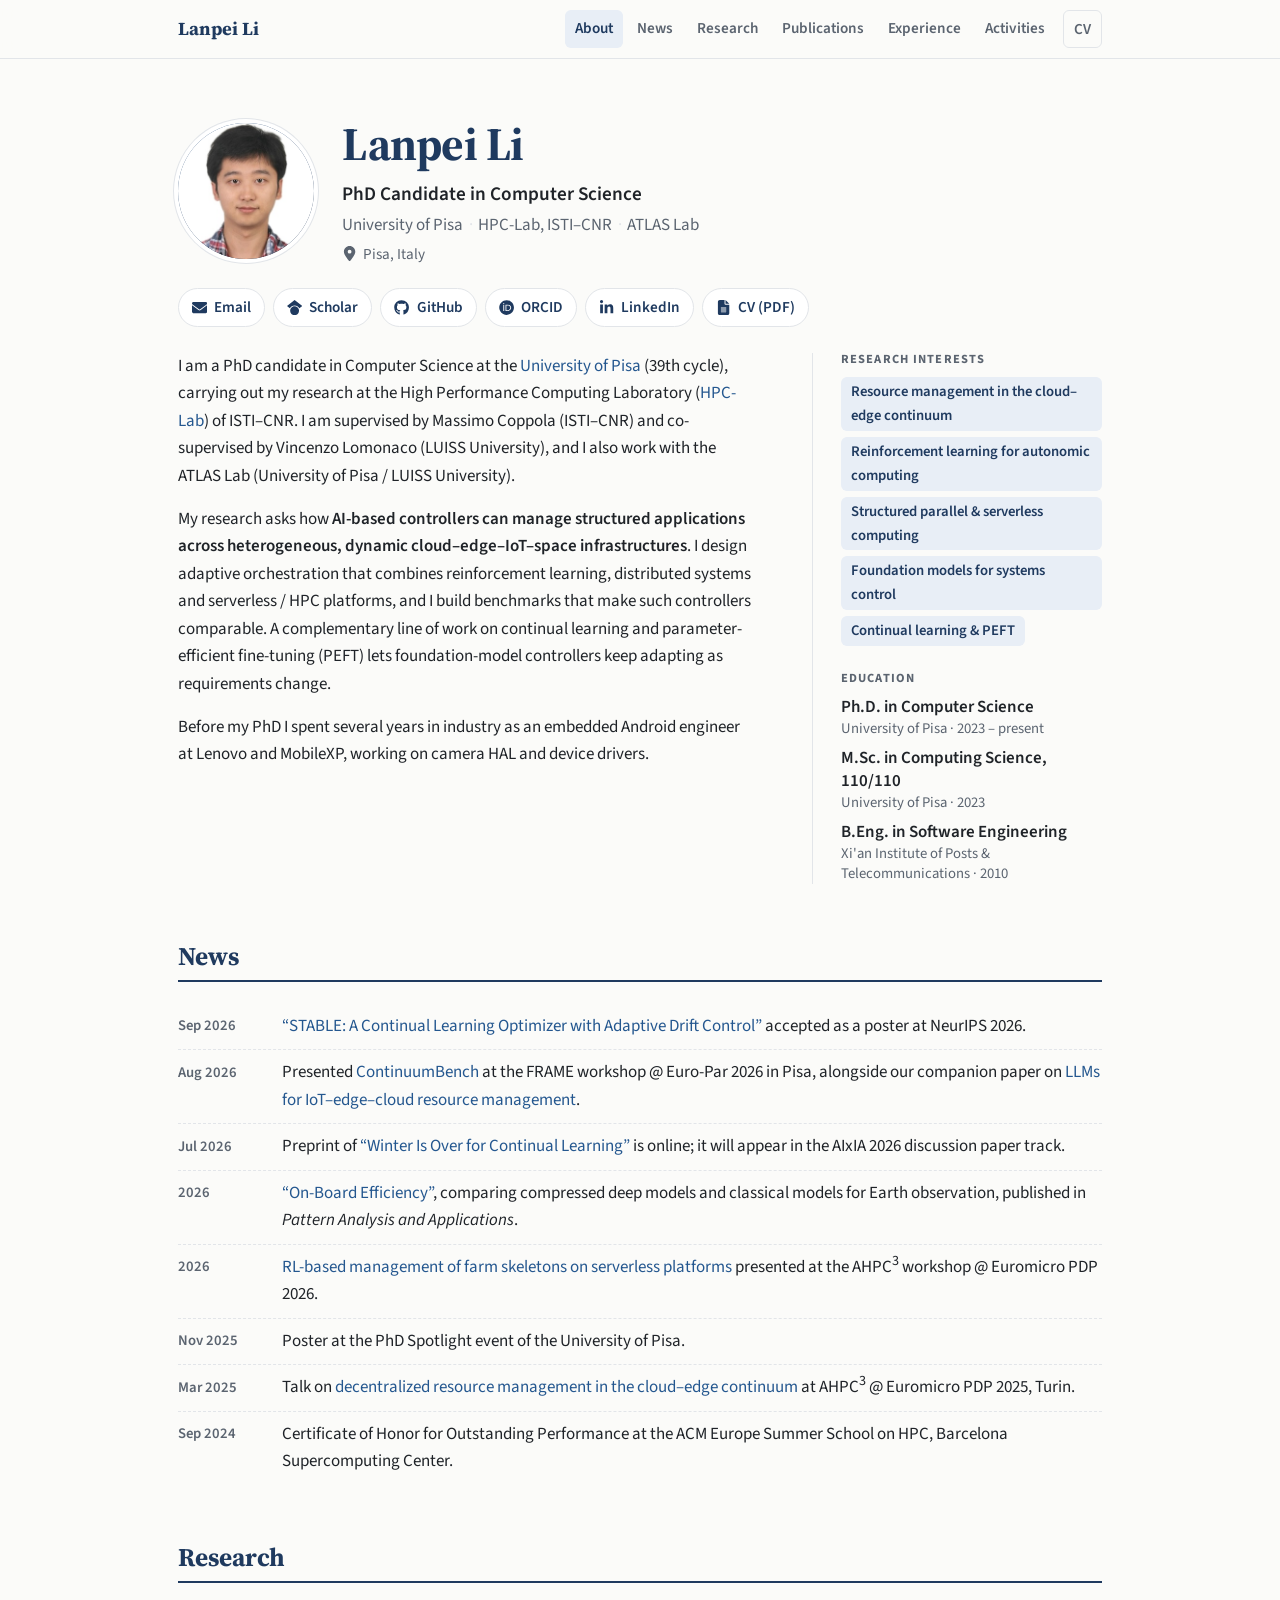
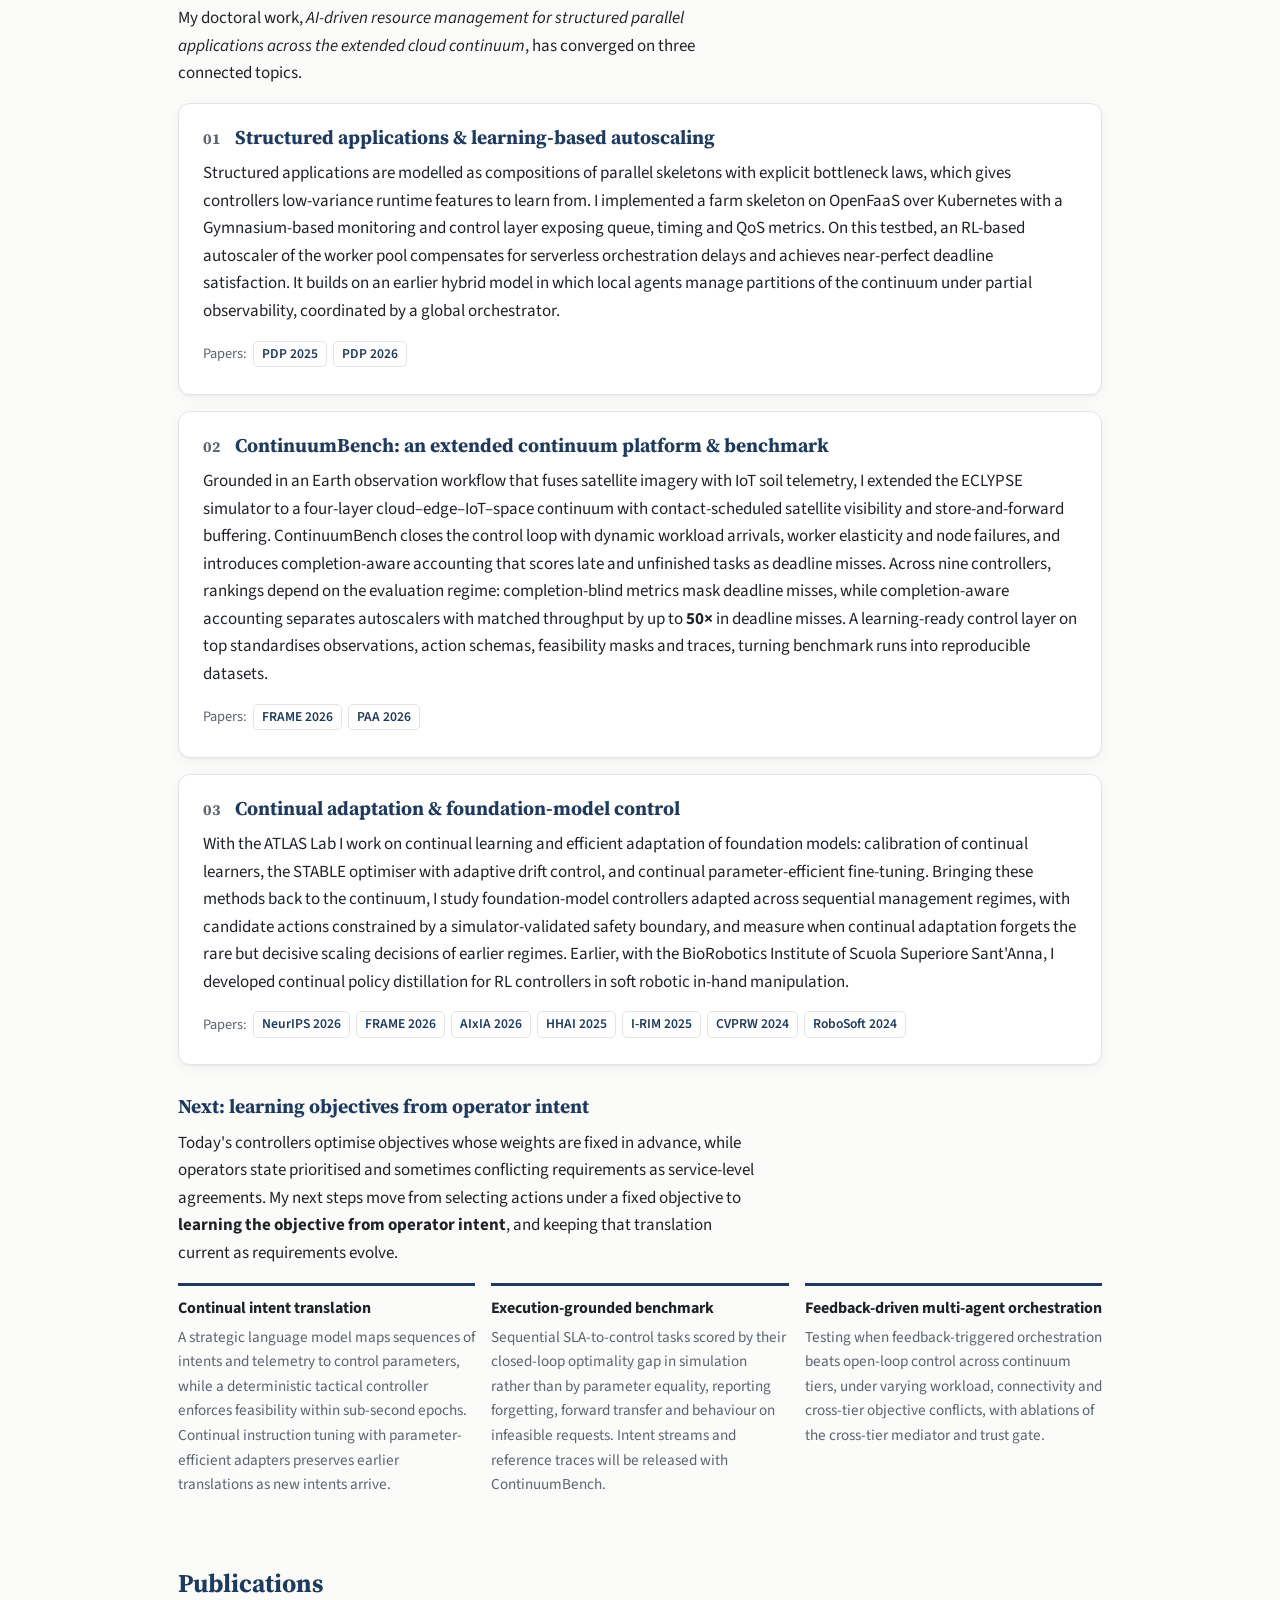
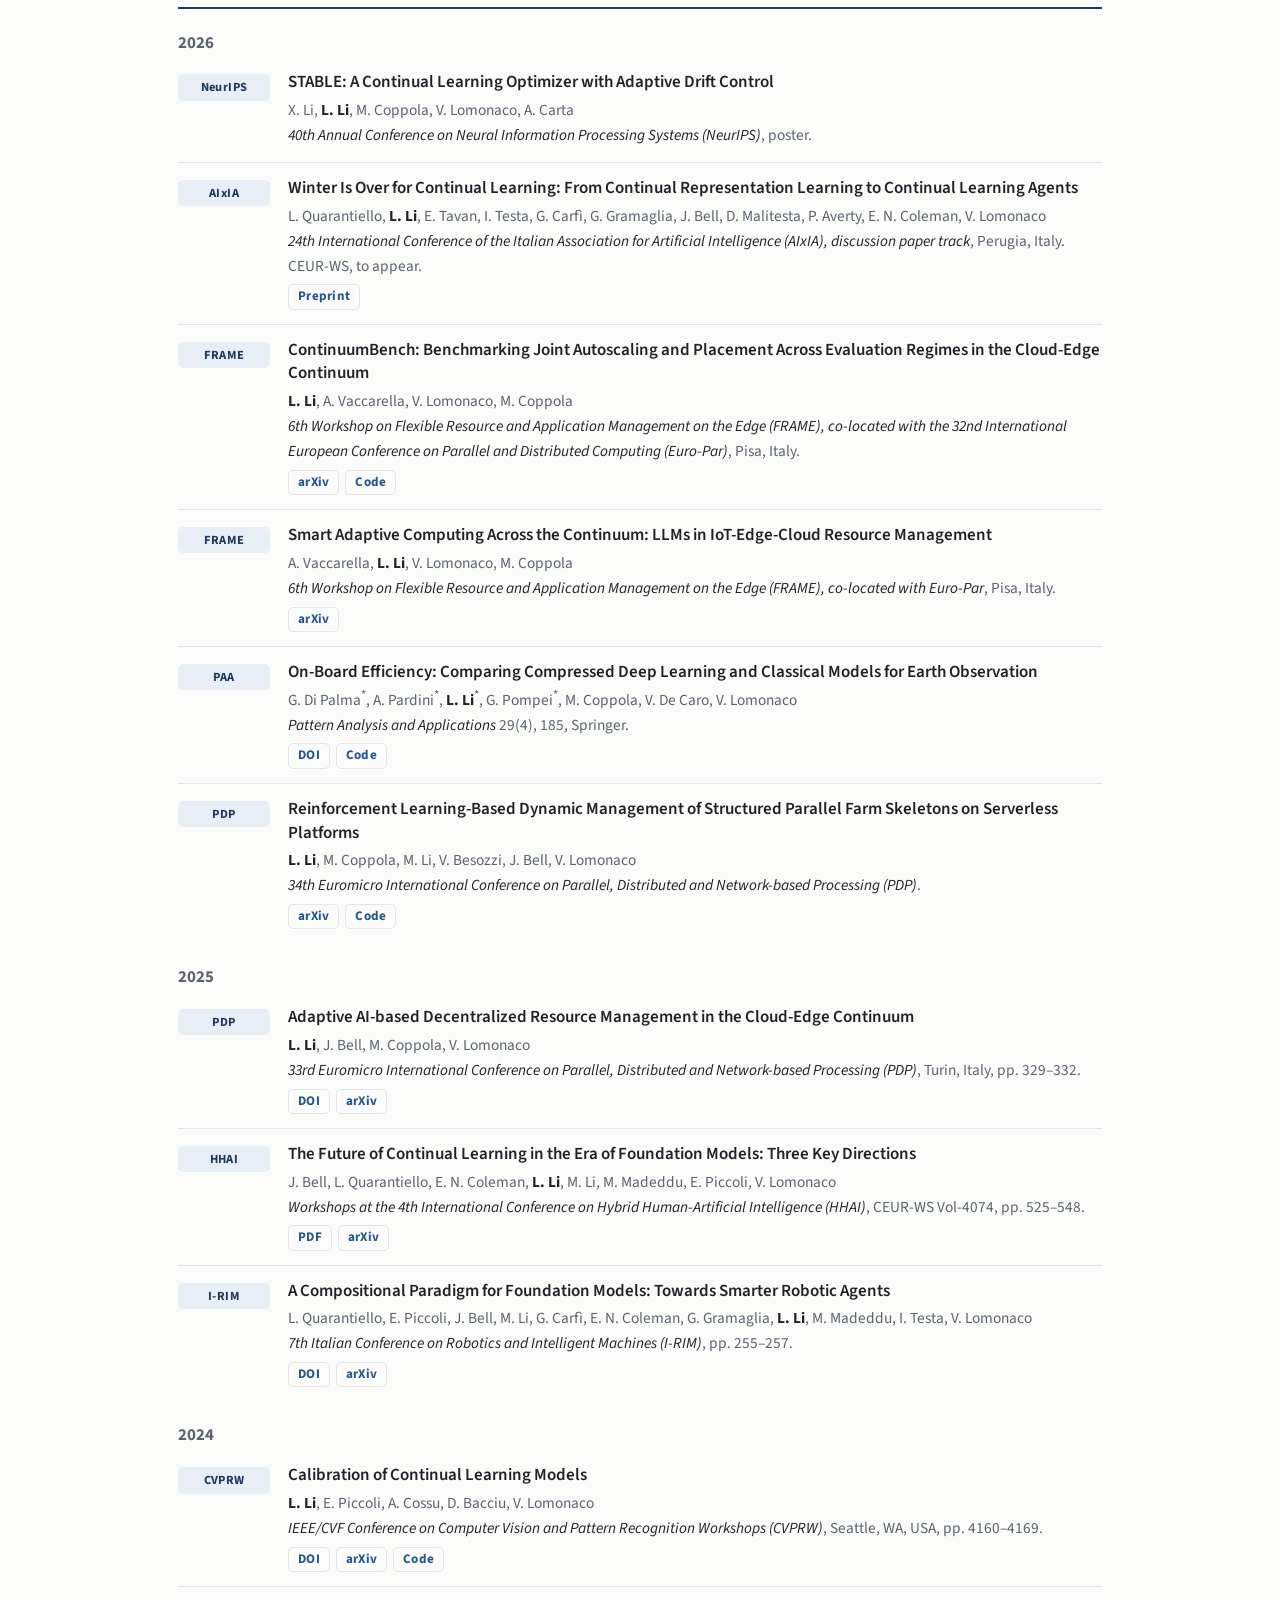
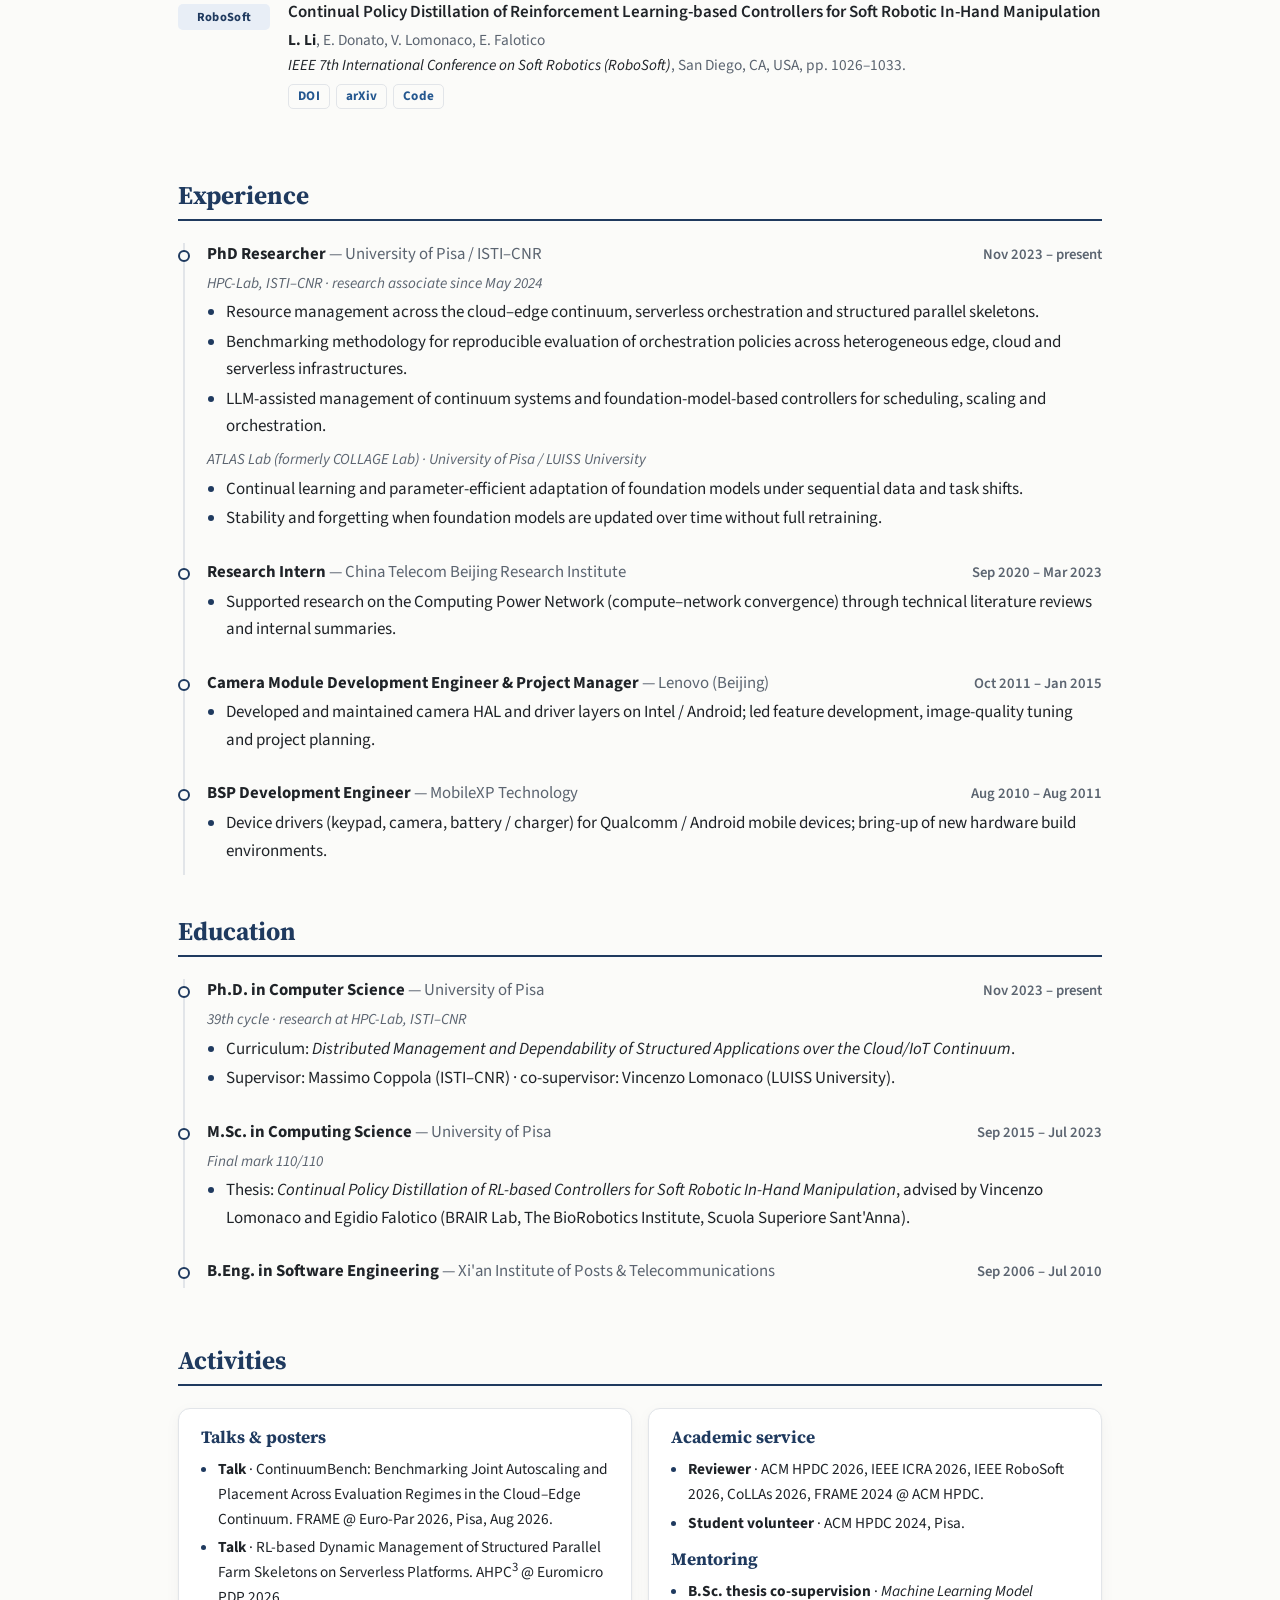
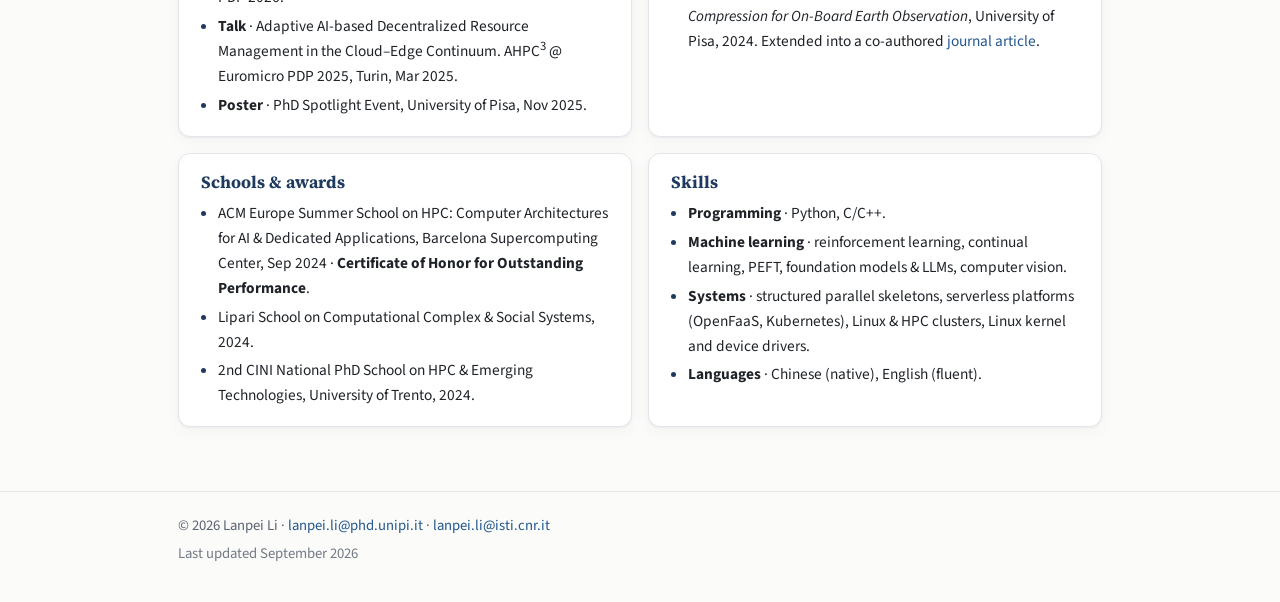
==== commit 00b73ba2: "Add NeurIPS 2026 STABLE paper; simplify publications header" ====
--- a/index.html
+++ b/index.html
@@ -136,6 +136,7 @@
     <section id="news" class="wrap block">
       <h2>News</h2>
       <ul class="news">
+        <li><time>Sep 2026</time><span><a href="#pub-neurips26">“STABLE: A Continual Learning Optimizer with Adaptive Drift Control”</a> accepted as a poster at NeurIPS 2026.</span></li>
         <li><time>Aug 2026</time><span>Presented <a href="#pub-frame26-bench">ContinuumBench</a> at the FRAME workshop @ Euro-Par 2026 in Pisa, alongside our companion paper on <a href="#pub-frame26-llm">LLMs for IoT–edge–cloud resource management</a>.</span></li>
         <li><time>Jul 2026</time><span>Preprint of <a href="#pub-aixia26">“Winter Is Over for Continual Learning”</a> is online; it will appear in the AIxIA 2026 discussion paper track.</span></li>
         <li><time>2026</time><span><a href="#pub-paa26">“On-Board Efficiency”</a>, comparing compressed deep models and classical models for Earth observation, published in <em>Pattern Analysis and Applications</em>.</span></li>
@@ -198,15 +199,15 @@
           </header>
           <p>
             With the ATLAS Lab I work on continual learning and efficient adaptation of foundation models: calibration
-            of continual learners, optimisers with adaptive drift control, and continual parameter-efficient
-            fine-tuning. Bringing these methods back to the continuum, I study foundation-model
+            of continual learners, the STABLE optimiser with adaptive drift control, and continual
+            parameter-efficient fine-tuning. Bringing these methods back to the continuum, I study foundation-model
             controllers adapted across sequential management regimes, with candidate actions constrained by a
             simulator-validated safety boundary, and measure when continual adaptation forgets the rare but decisive
             scaling decisions of earlier regimes. Earlier, with the BioRobotics Institute of Scuola Superiore
             Sant'Anna, I developed continual policy distillation for RL controllers in soft robotic in-hand
             manipulation.
           </p>
-          <p class="related">Papers: <a href="#pub-frame26-llm">FRAME 2026</a> <a href="#pub-aixia26">AIxIA 2026</a> <a href="#pub-hhai25">HHAI 2025</a> <a href="#pub-irim25">I-RIM 2025</a> <a href="#pub-cvprw24">CVPRW 2024</a> <a href="#pub-robosoft24">RoboSoft 2024</a></p>
+          <p class="related">Papers: <a href="#pub-neurips26">NeurIPS 2026</a> <a href="#pub-frame26-llm">FRAME 2026</a> <a href="#pub-aixia26">AIxIA 2026</a> <a href="#pub-hhai25">HHAI 2025</a> <a href="#pub-irim25">I-RIM 2025</a> <a href="#pub-cvprw24">CVPRW 2024</a> <a href="#pub-robosoft24">RoboSoft 2024</a></p>
         </article>
       </div>
 
@@ -244,25 +245,17 @@
     <!-- ================= PUBLICATIONS ================= -->
     <section id="publications" class="wrap block">
       <h2>Publications</h2>
-      <p class="note">
-        <sup>*</sup> joint first authors. Also on
-        <a href="https://scholar.google.it/citations?user=PnkoFQYAAAAJ">Google Scholar</a> and
-        <a href="https://orcid.org/0009-0005-4370-1020">ORCID</a>.
-      </p>
 
       <h3 class="year">2026</h3>
       <ol class="pubs">
-        <!-- NeurIPS 2026 (poster): fill in title, authors and link, then uncomment.
         <li class="pub" id="pub-neurips26">
           <span class="venue">NeurIPS</span>
           <div>
-            <p class="pub-title">TITLE</p>
-            <p class="pub-authors">AUTHORS with <b>L. Li</b></p>
-            <p class="pub-venue"><em>Advances in Neural Information Processing Systems (NeurIPS)</em>, poster.</p>
-            <p class="pub-links"><a href="https://openreview.net/forum?id=ID">OpenReview</a></p>
-          </div>
-        </li>
-        -->
+            <p class="pub-title">STABLE: A Continual Learning Optimizer with Adaptive Drift Control</p>
+            <p class="pub-authors">X. Li, <b>L. Li</b>, M. Coppola, V. Lomonaco, A. Carta</p>
+            <p class="pub-venue"><em>40th Annual Conference on Neural Information Processing Systems (NeurIPS)</em>, poster.</p>
+          </div>
+        </li>
         <li class="pub" id="pub-aixia26">
           <span class="venue">AIxIA</span>
           <div>
@@ -294,7 +287,7 @@
           <span class="venue">PAA</span>
           <div>
             <p class="pub-title">On-Board Efficiency: Comparing Compressed Deep Learning and Classical Models for Earth Observation</p>
-            <p class="pub-authors">G. Di Palma<sup>*</sup>, A. Pardini<sup>*</sup>, <b>L. Li</b><sup>*</sup>, G. Pompei<sup>*</sup>, M. Coppola, V. De Caro, V. Lomonaco</p>
+            <p class="pub-authors">G. Di Palma<sup title="Joint first authors">*</sup>, A. Pardini<sup title="Joint first authors">*</sup>, <b>L. Li</b><sup title="Joint first authors">*</sup>, G. Pompei<sup title="Joint first authors">*</sup>, M. Coppola, V. De Caro, V. Lomonaco</p>
             <p class="pub-venue"><em>Pattern Analysis and Applications</em> 29(4), 185, Springer.</p>
             <p class="pub-links"><a href="https://doi.org/10.1007/s10044-026-01720-0">DOI</a> <a href="https://github.com/lilanpei/Earth-Observation">Code</a></p>
           </div>
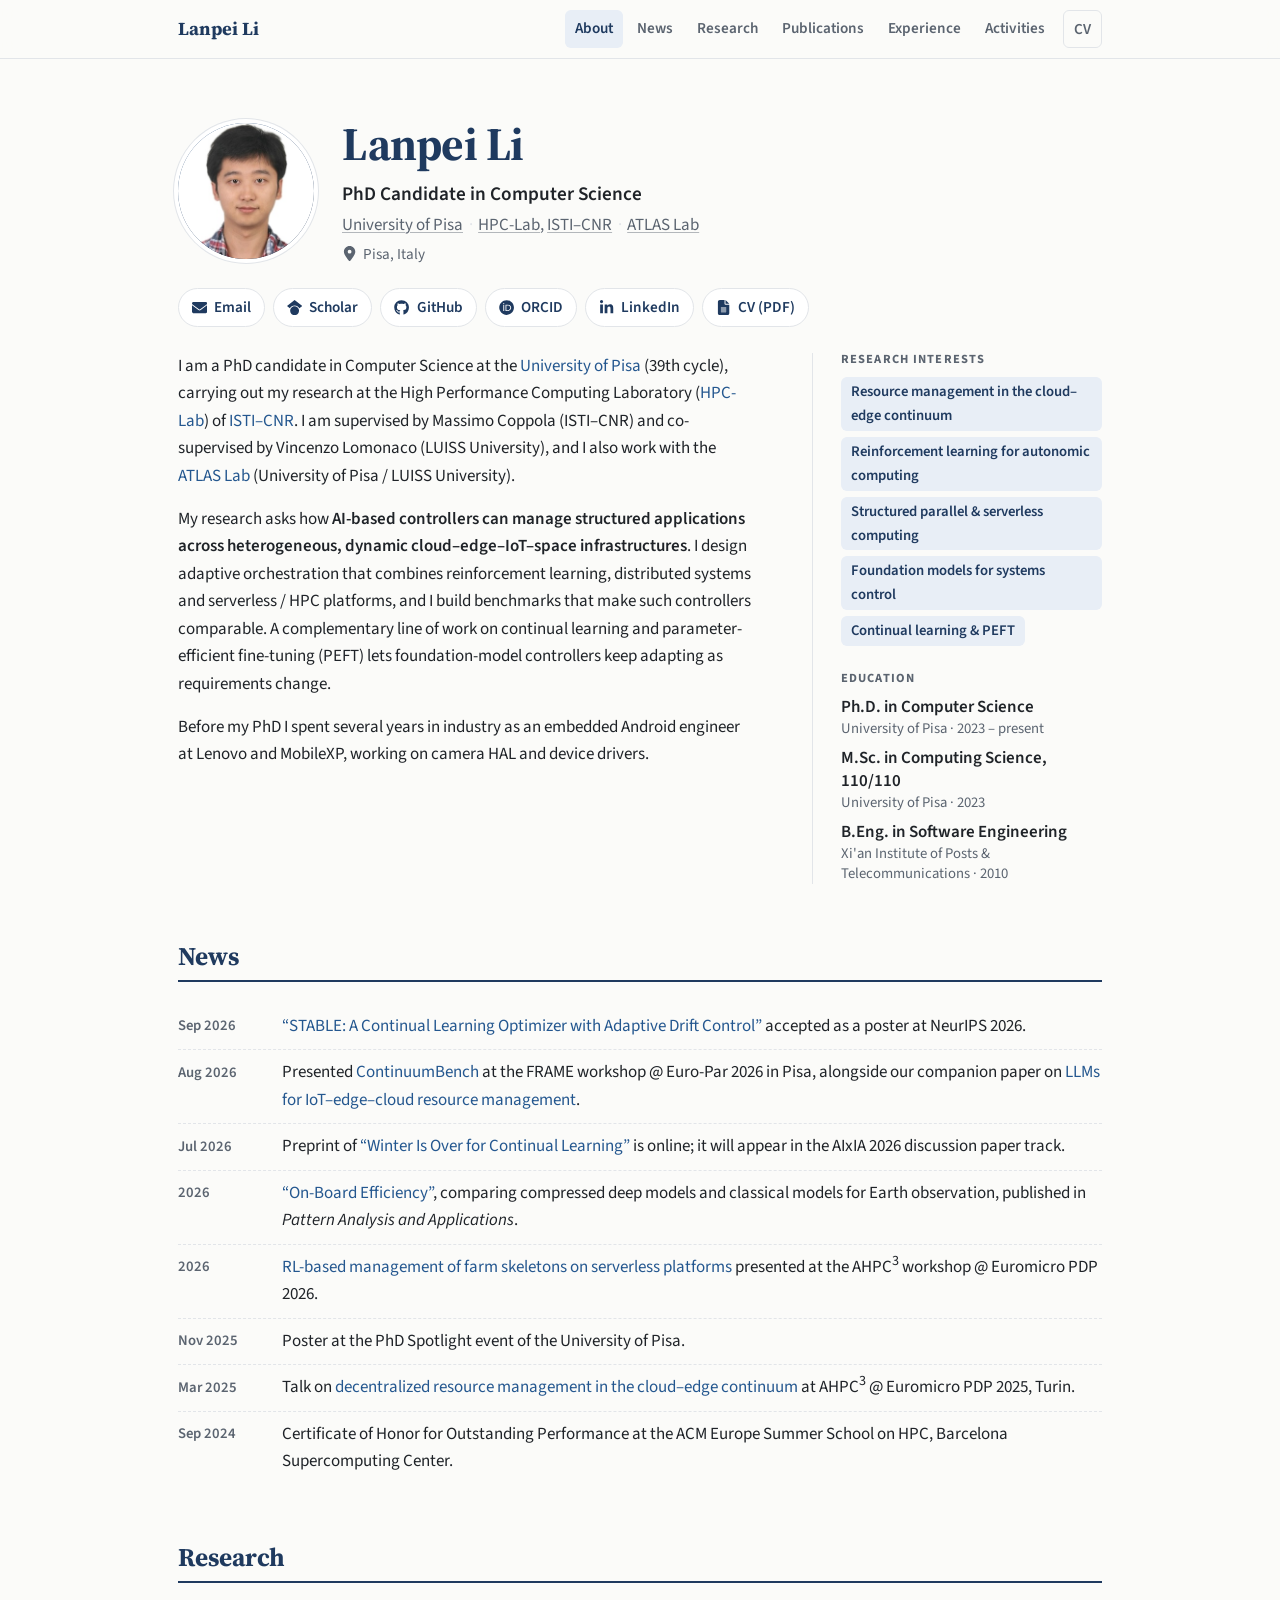
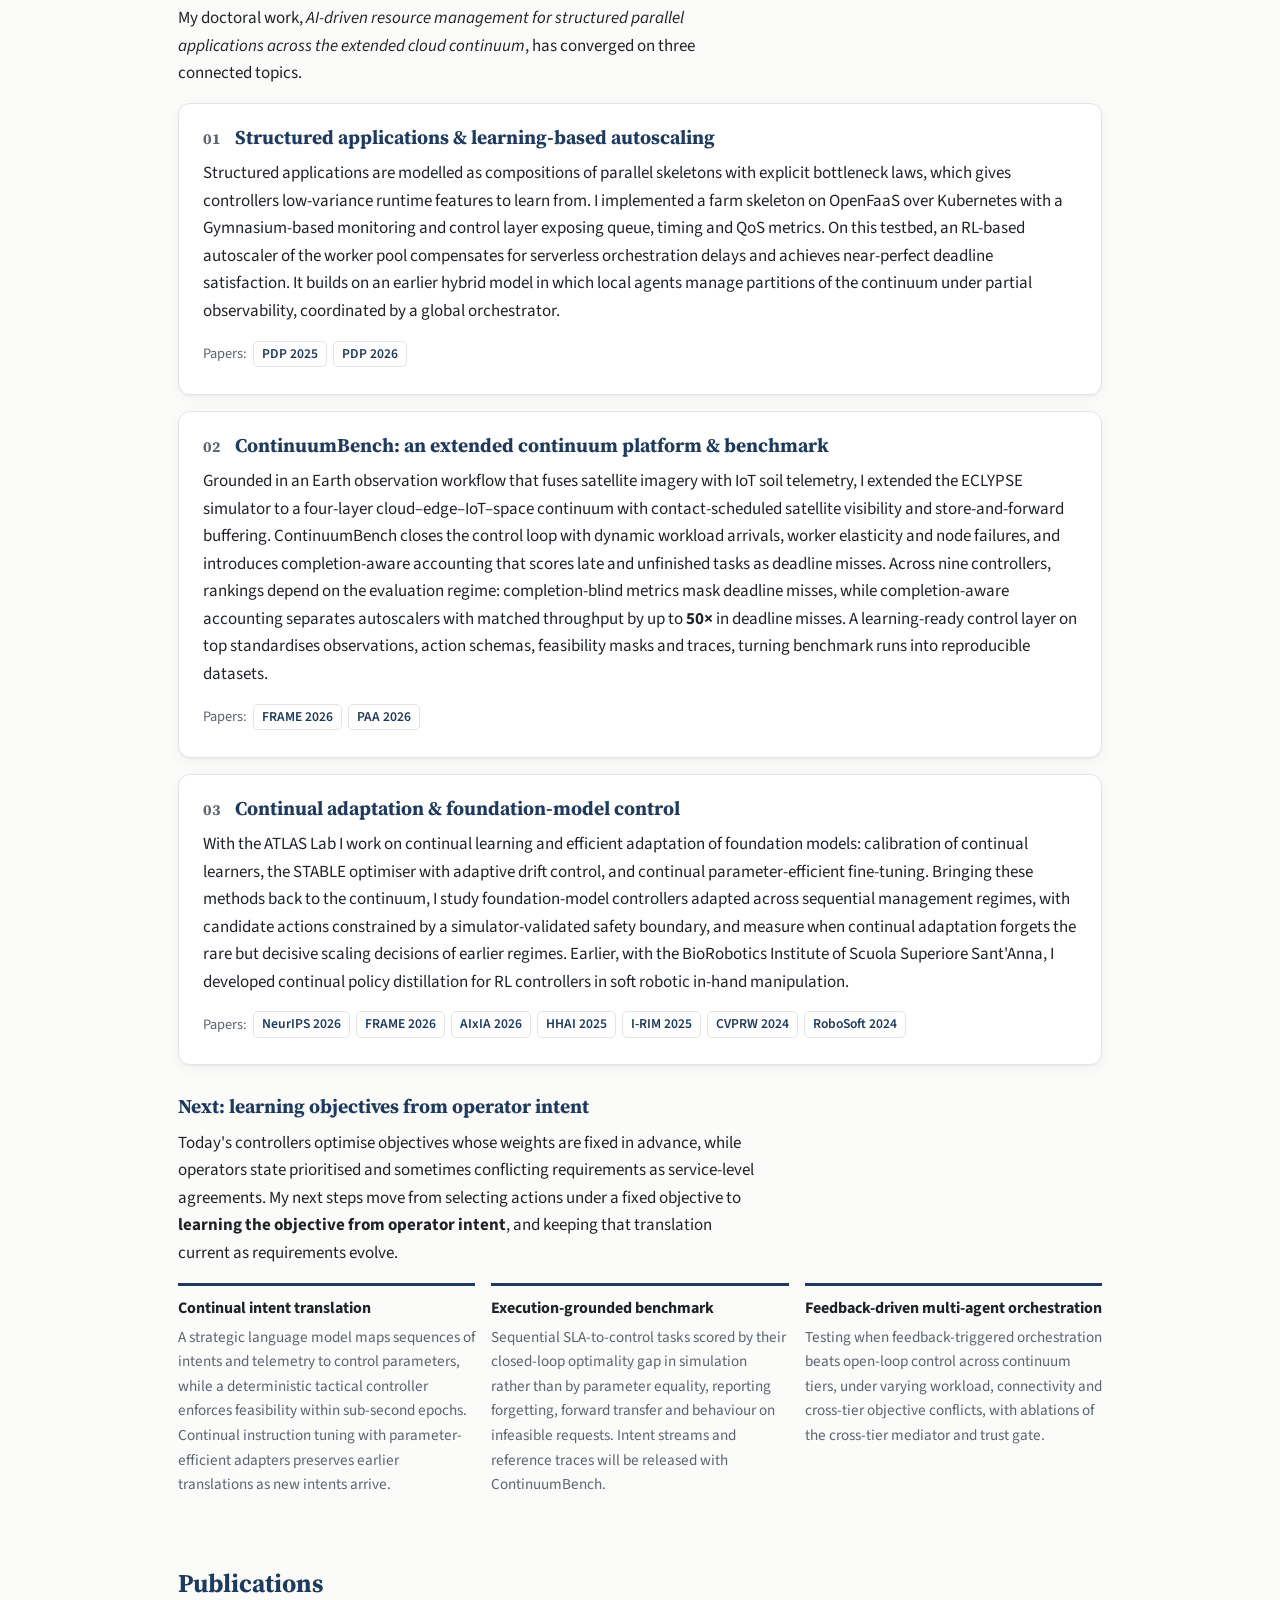
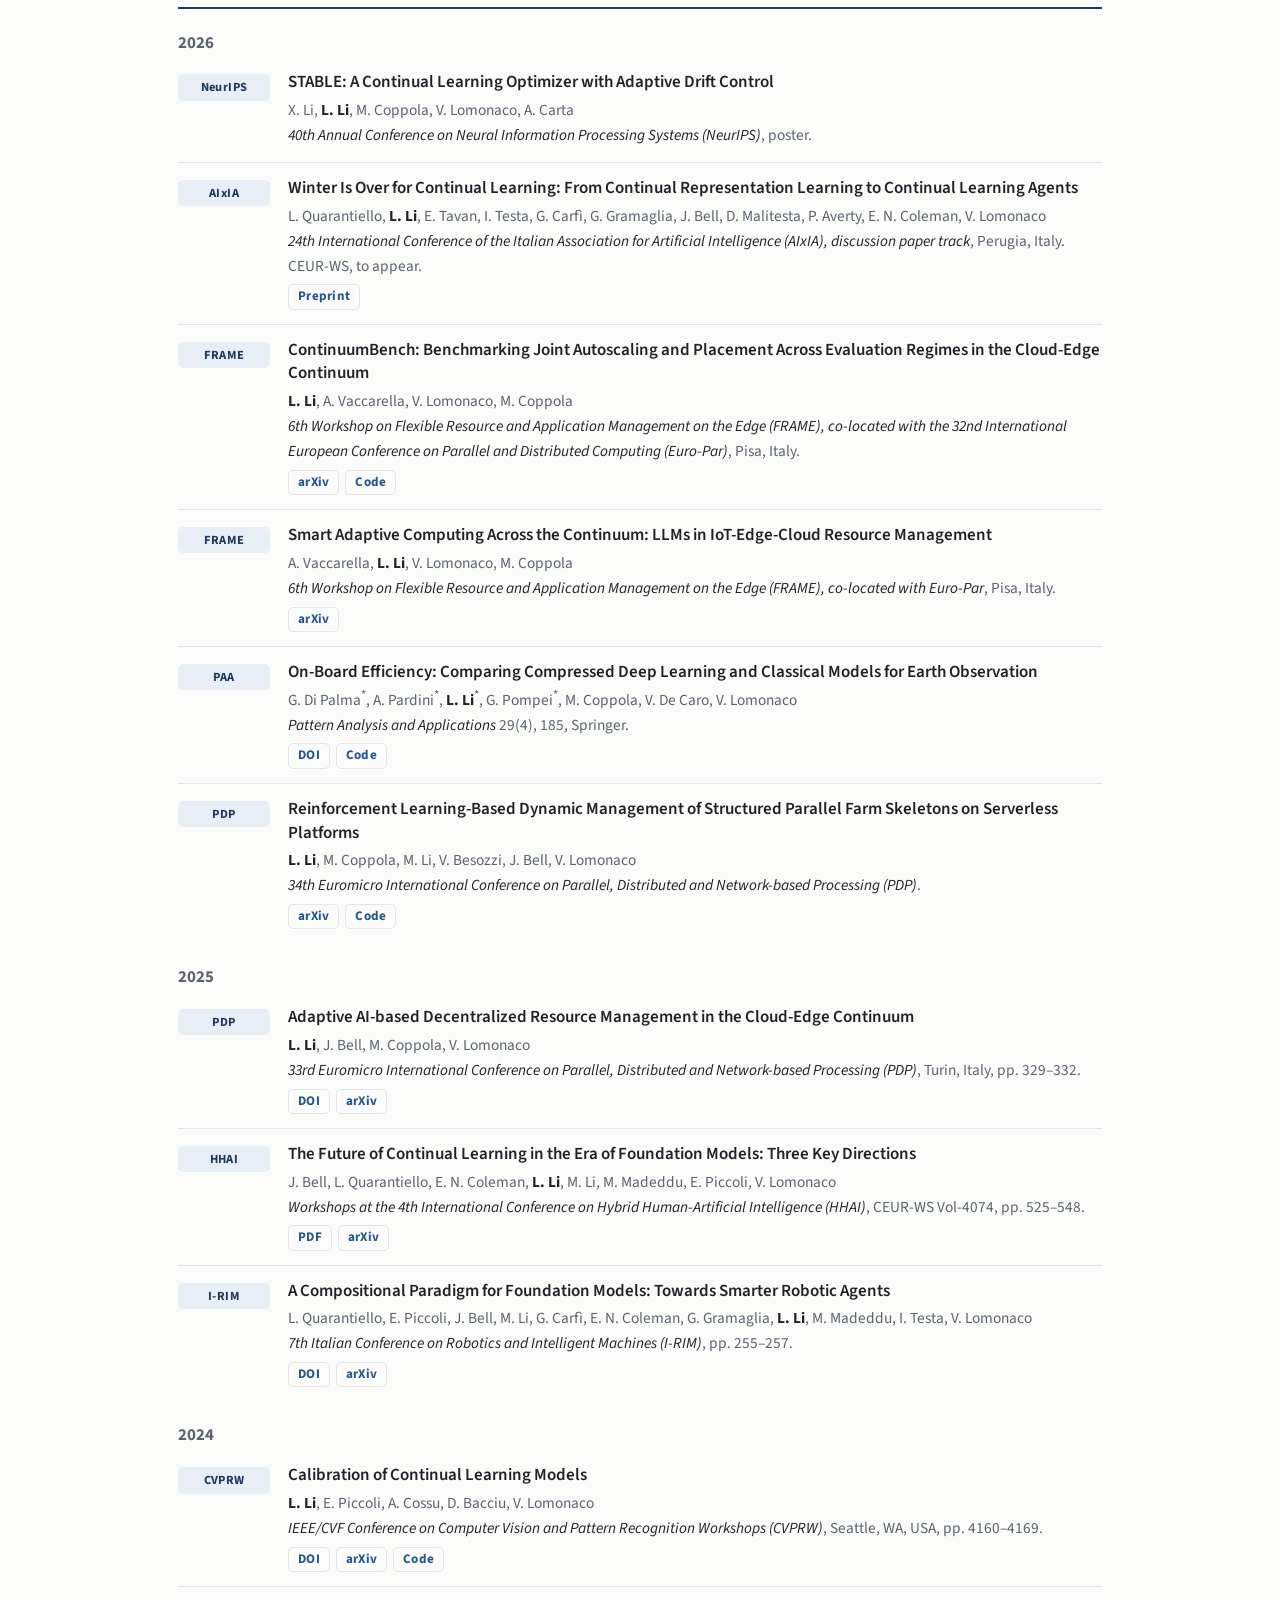
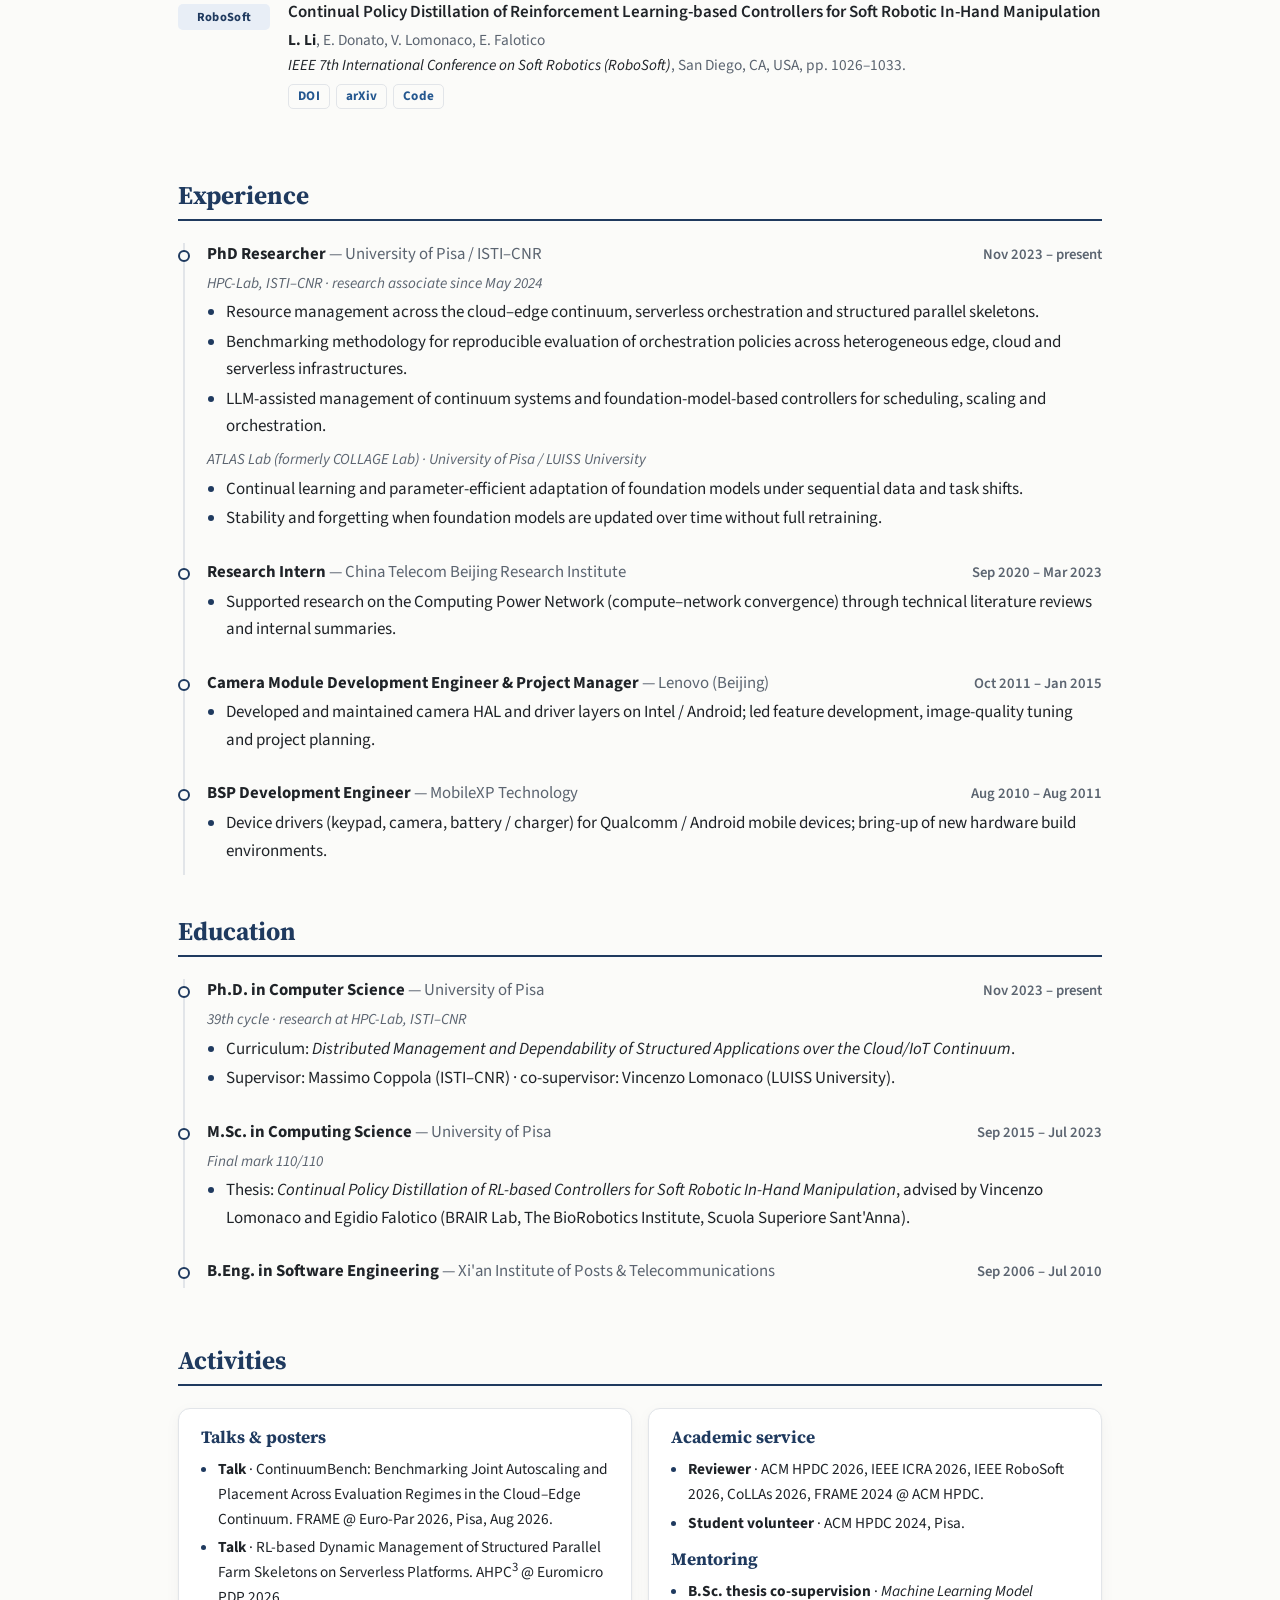
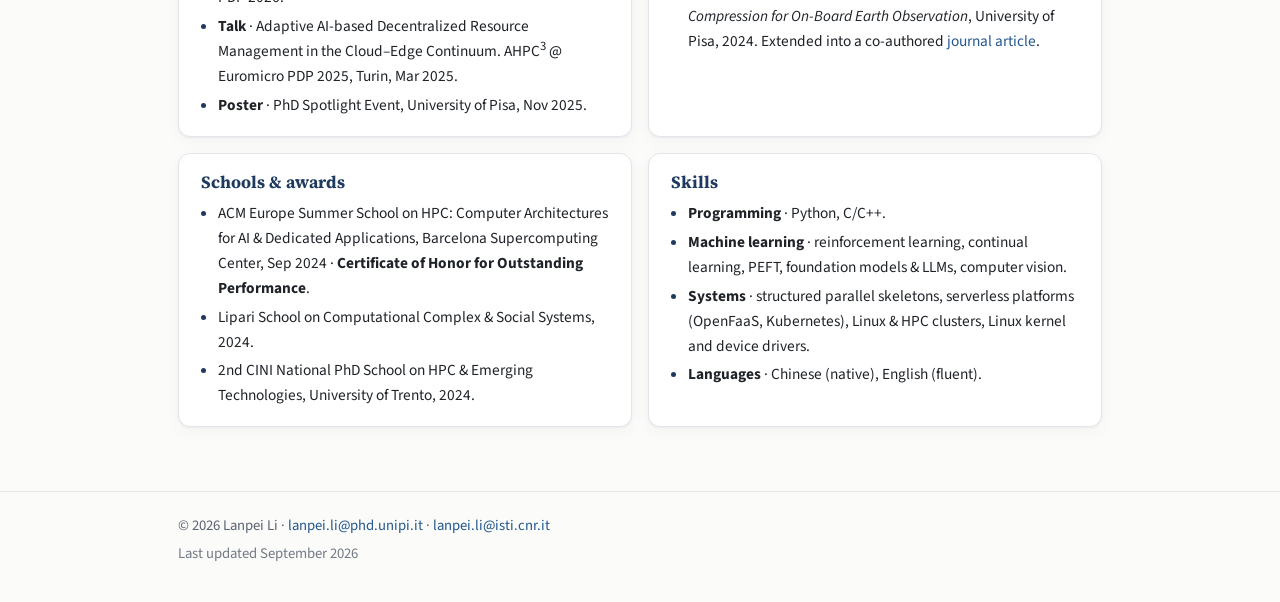
==== commit cccbec88: "Link affiliations to UniPi, HPC-Lab, ISTI-CNR and ATLAS Lab" ====
--- a/index.html
+++ b/index.html
@@ -64,7 +64,7 @@
         <div class="hero-id">
           <h1>Lanpei Li</h1>
           <p class="role">PhD Candidate in Computer Science</p>
-          <p class="affil">University of Pisa <span class="dot">·</span> HPC-Lab, ISTI–CNR <span class="dot">·</span> ATLAS Lab</p>
+          <p class="affil"><a href="https://www.unipi.it/">University of Pisa</a> <span class="dot">·</span> <a href="https://hpc.isti.cnr.it/">HPC-Lab</a>, <a href="https://www.isti.cnr.it/">ISTI–CNR</a> <span class="dot">·</span> <a href="https://atlas.vincenzolomonaco.com/">ATLAS Lab</a></p>
           <p class="place"><svg class="i" aria-hidden="true"><use href="assets/icons.svg#i-location"/></svg>Pisa, Italy</p>
         </div>
       </div>
@@ -83,9 +83,9 @@
         <p>
           I am a PhD candidate in Computer Science at the <a href="https://www.unipi.it/">University of Pisa</a> (39th cycle),
           carrying out my research at the High Performance Computing Laboratory
-          (<a href="https://hpc.isti.cnr.it/">HPC-Lab</a>) of ISTI–CNR. I am supervised by Massimo Coppola (ISTI–CNR)
-          and co-supervised by Vincenzo Lomonaco (LUISS University), and I also work with the ATLAS Lab
-          (University of Pisa / LUISS University).
+          (<a href="https://hpc.isti.cnr.it/">HPC-Lab</a>) of <a href="https://www.isti.cnr.it/">ISTI–CNR</a>. I am supervised by Massimo Coppola (ISTI–CNR)
+          and co-supervised by Vincenzo Lomonaco (LUISS University), and I also work with the
+          <a href="https://atlas.vincenzolomonaco.com/">ATLAS Lab</a> (University of Pisa / LUISS University).
         </p>
         <p>
           My research asks how <strong>AI-based controllers can manage structured applications across heterogeneous,
--- a/assets/css/style.css
+++ b/assets/css/style.css
@@ -109,6 +109,12 @@
 .hero h1 { font-size: clamp(2.2rem, 5vw, 2.9rem); font-weight: 700; letter-spacing: -.01em; }
 .role { font-size: 1.2rem; font-weight: 600; margin: 6px 0 2px; }
 .affil { color: var(--muted); margin: 0 0 2px; }
+.affil a {
+  color: inherit; text-decoration: underline; text-decoration-thickness: 1px;
+  text-decoration-color: color-mix(in srgb, var(--muted) 45%, transparent);
+  transition: color .15s, text-decoration-color .15s;
+}
+.affil a:hover { color: var(--link); text-decoration-color: currentColor; }
 .place { color: var(--muted); margin: 0; font-size: .95rem; display: flex; align-items: center; gap: 6px; }
 .dot { color: var(--rule); margin: 0 .15em; }
 @media (prefers-color-scheme: dark) { .dot { color: var(--muted); } }
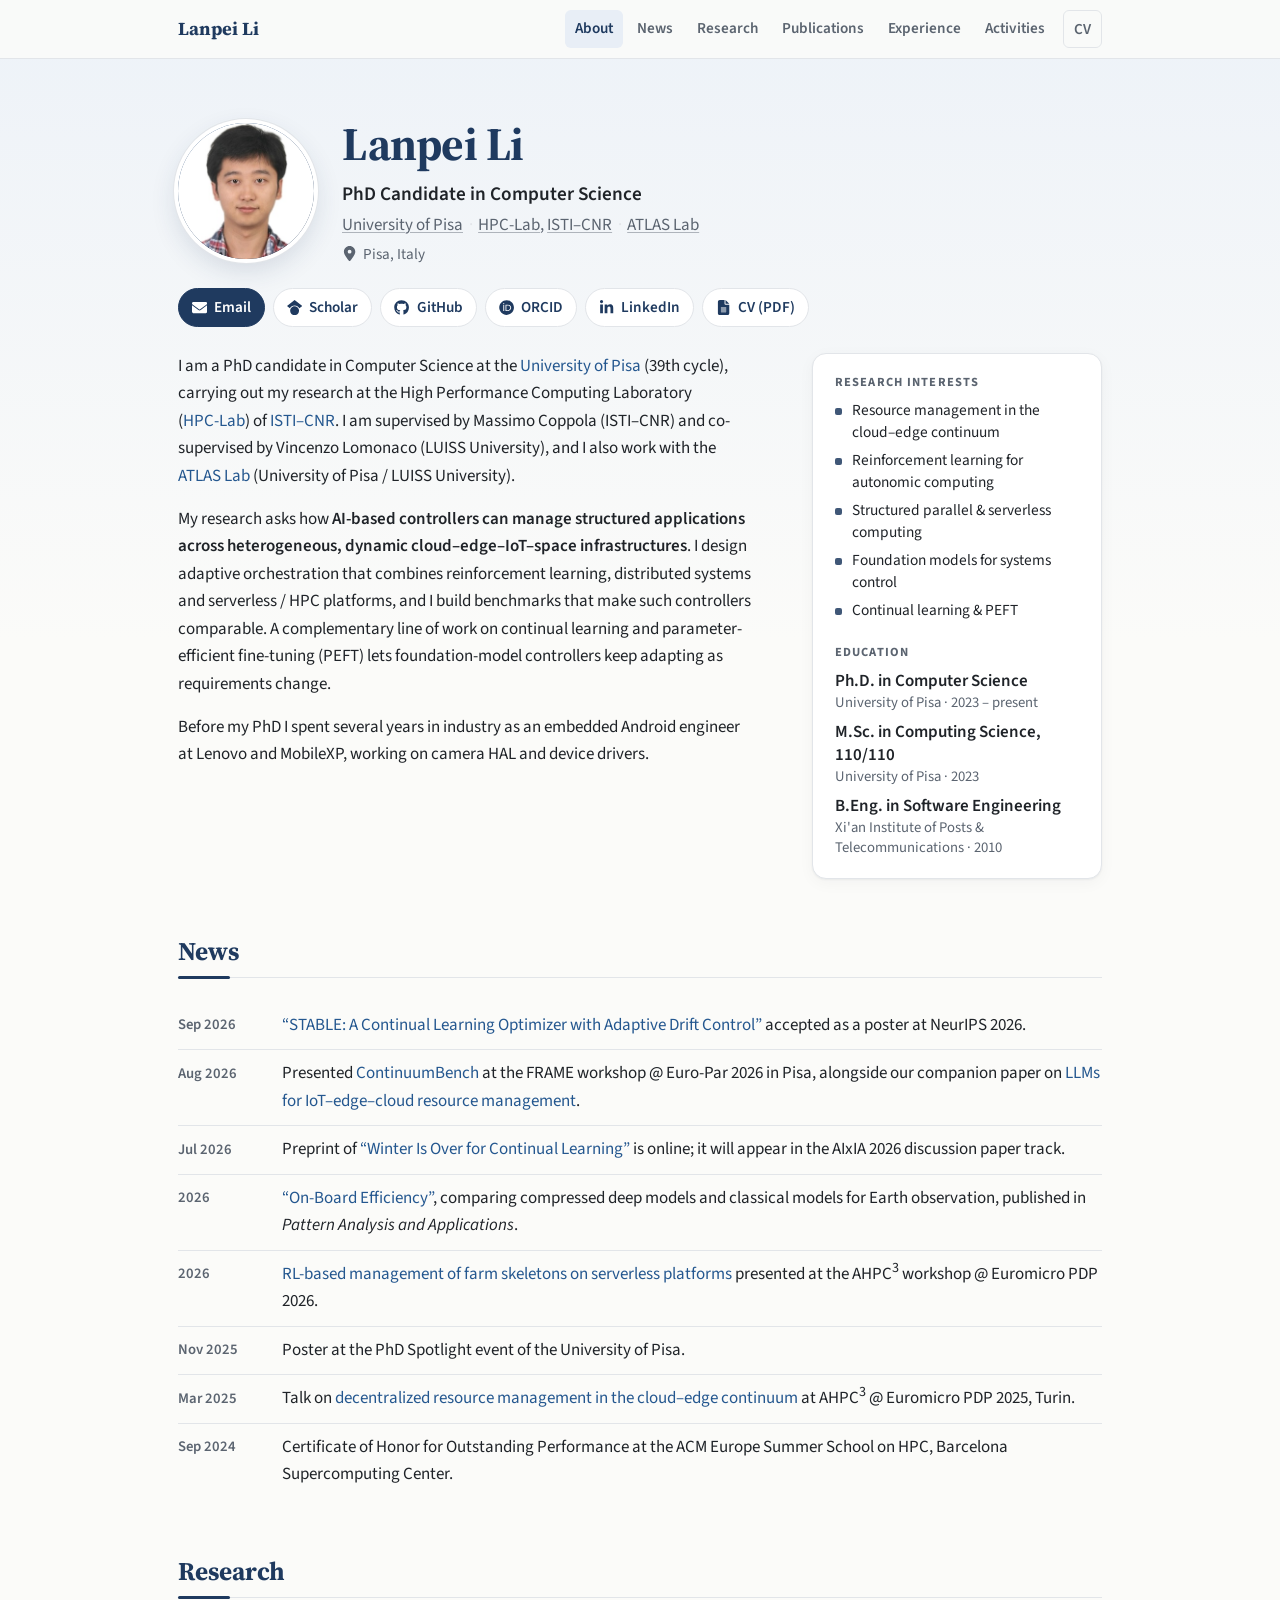
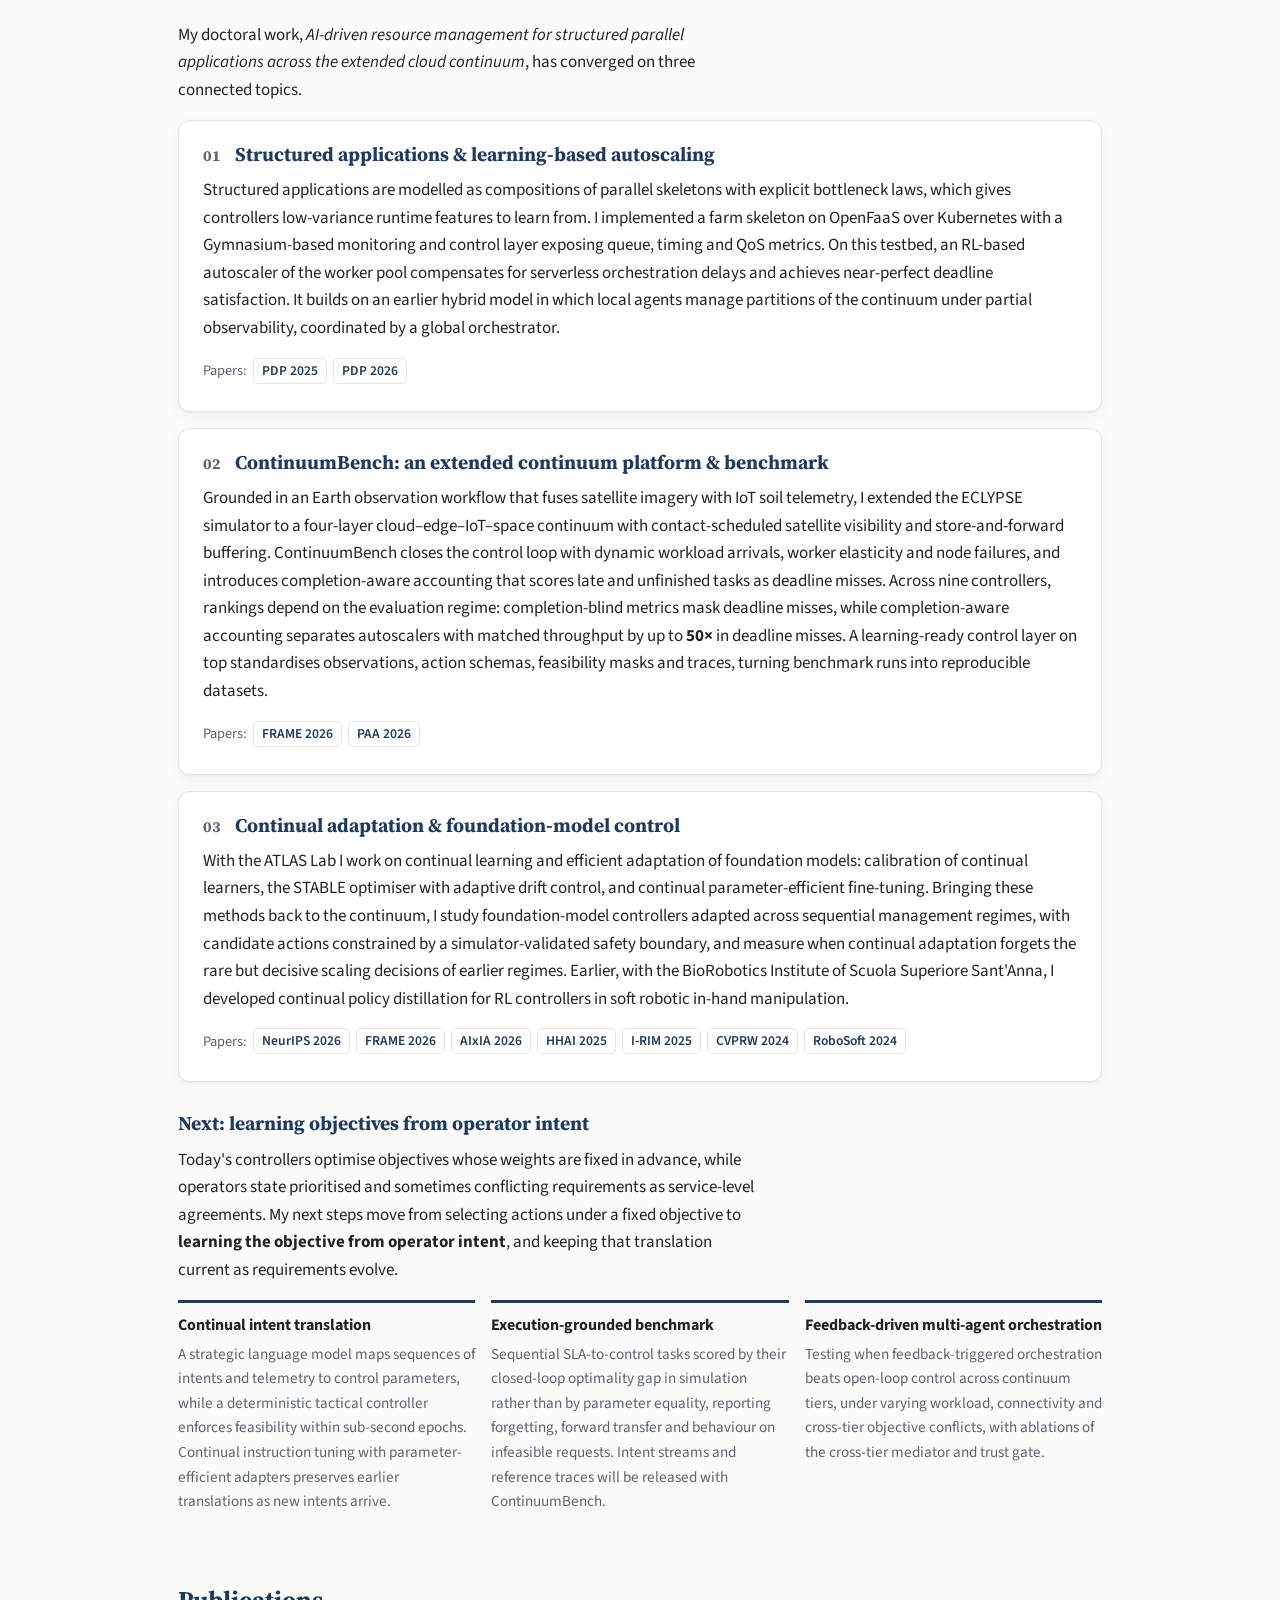
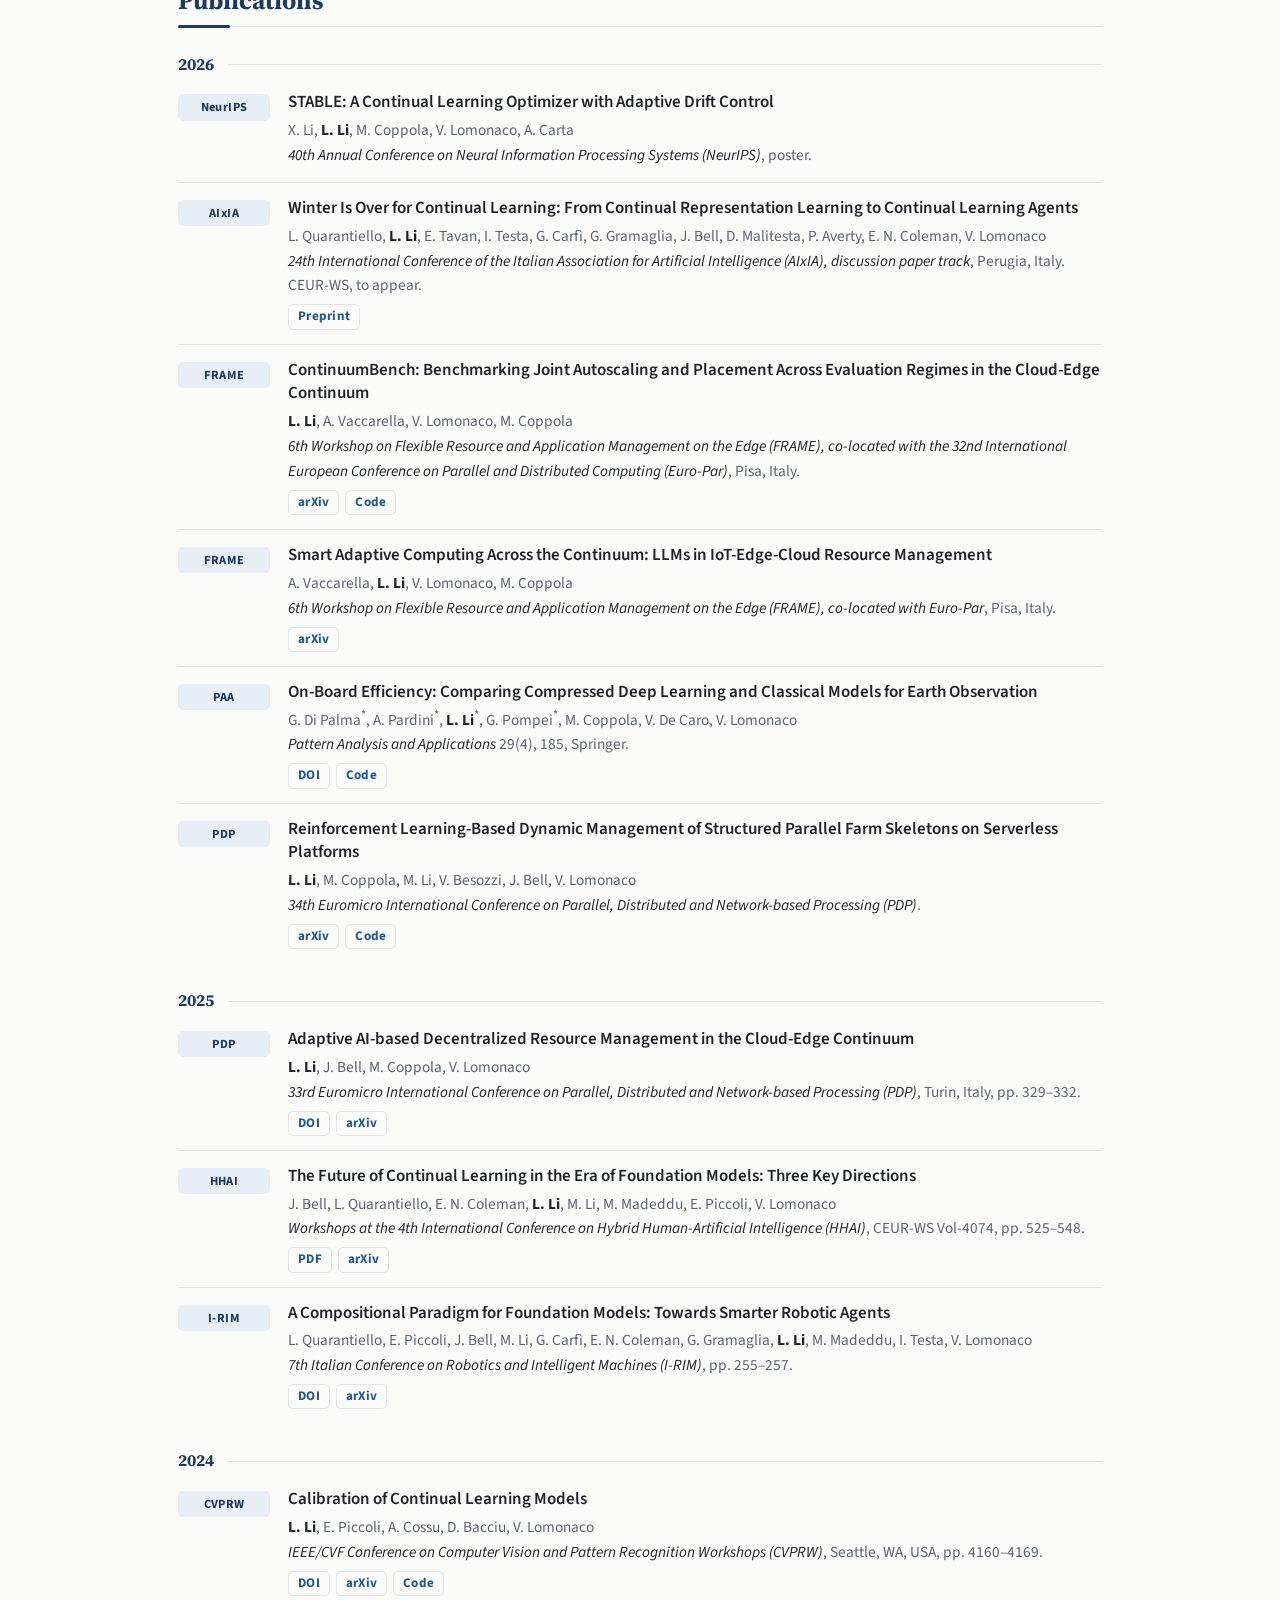
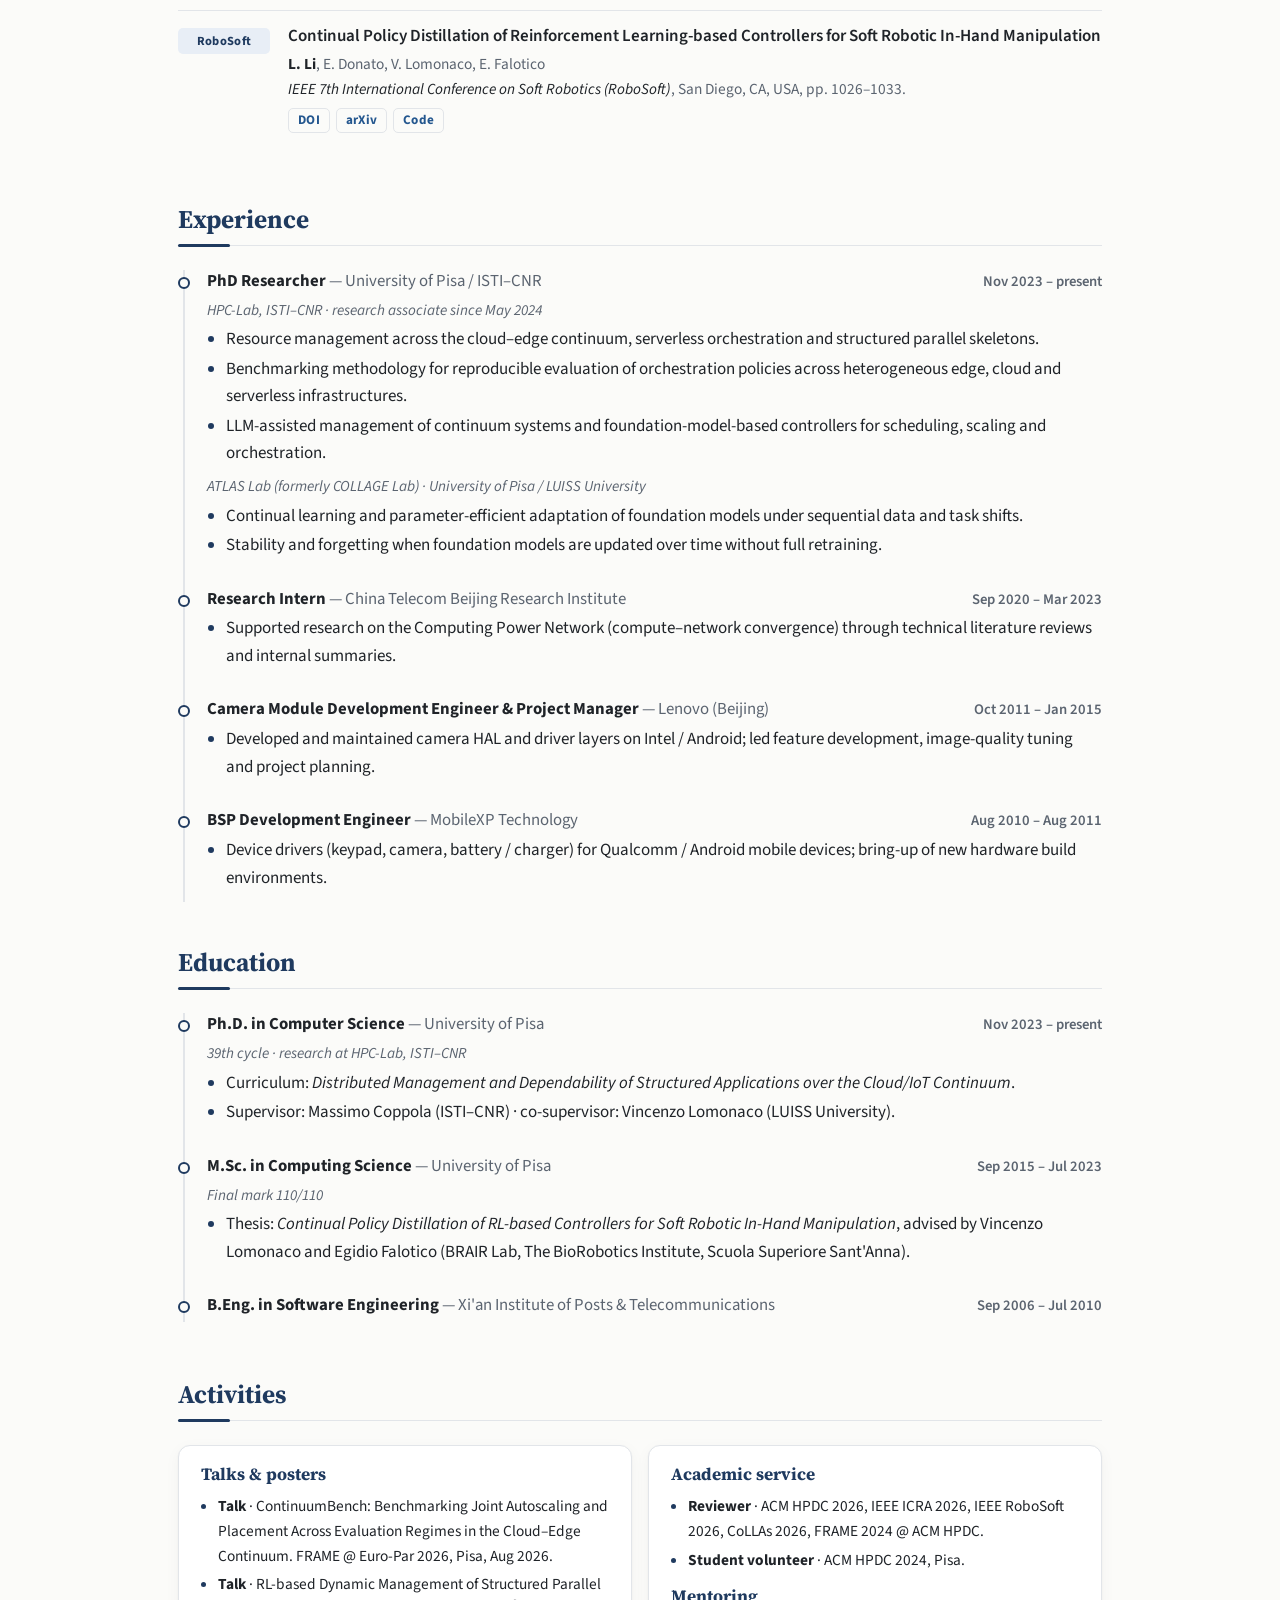
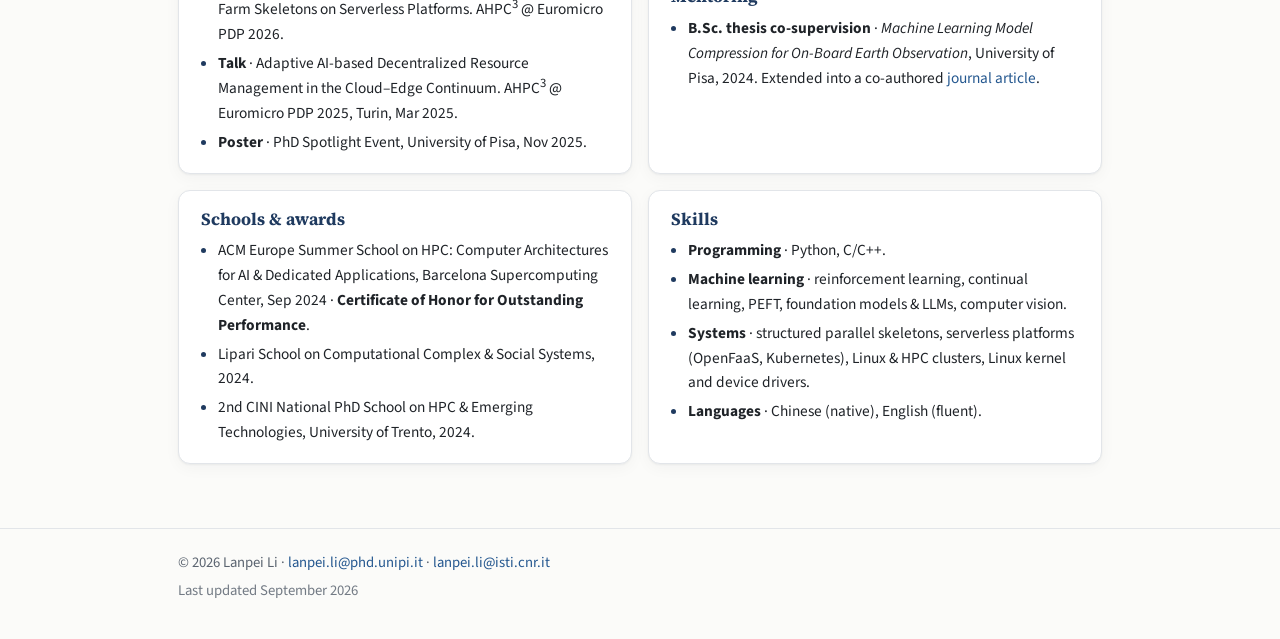
==== commit d9ca5d29: "Light theme only; polish hero, headings and publications layout" ====
--- a/index.html
+++ b/index.html
@@ -11,7 +11,7 @@
   <meta property="og:title" content="Lanpei Li">
   <meta property="og:description" content="PhD candidate at the University of Pisa &amp; HPC-Lab, ISTI–CNR. AI-driven resource management across the cloud–edge continuum.">
   <meta property="og:url" content="https://lilanpei.github.io/">
-  <meta name="color-scheme" content="light dark">
+  <meta name="color-scheme" content="light">
   <link rel="icon" href="assets/favicon.svg" type="image/svg+xml">
   <link rel="preconnect" href="https://fonts.googleapis.com">
   <link rel="preconnect" href="https://fonts.gstatic.com" crossorigin>
--- a/assets/css/style.css
+++ b/assets/css/style.css
@@ -9,26 +9,13 @@
   --accent-soft: #e8eef6;
   --link: #24578f;
   --rule: #e2e5e9;
+  --tint: #edf2f8;
   --shadow: 0 1px 2px rgba(20, 30, 45, .05), 0 4px 16px rgba(20, 30, 45, .04);
   --header-h: 58px;
   --serif: "Source Serif 4", Georgia, "Times New Roman", serif;
   --sans: "Source Sans 3", "Source Sans Pro", -apple-system, BlinkMacSystemFont, "Segoe UI", Helvetica, Arial, sans-serif;
 }
 
-@media (prefers-color-scheme: dark) {
-  :root {
-    --bg: #0e1319;
-    --surface: #151c24;
-    --text: #e4e7eb;
-    --muted: #9aa5b2;
-    --accent: #a9c7ee;
-    --accent-soft: #1c2a3b;
-    --link: #8dbbf2;
-    --rule: #26313d;
-    --shadow: none;
-  }
-}
-
 *, *::before, *::after { box-sizing: border-box; }
 
 html {
@@ -39,7 +26,7 @@
 
 body {
   margin: 0;
-  background: var(--bg);
+  background: linear-gradient(180deg, var(--tint) 0, var(--bg) 640px) no-repeat, var(--bg);
   color: var(--text);
   font: 400 17px/1.62 var(--sans);
   text-rendering: optimizeLegibility;
@@ -104,20 +91,19 @@
   display: grid; place-items: center; object-fit: cover; object-position: 50% 30%;
   font: 700 3rem/1 var(--serif); letter-spacing: .02em; color: #fff;
   background: linear-gradient(145deg, #2d5585 0%, #1f3a5f 60%, #162b47 100%);
-  box-shadow: 0 0 0 4px var(--surface), 0 0 0 5px var(--rule);
+  box-shadow: 0 0 0 4px var(--surface), 0 0 0 5px var(--rule), 0 10px 28px rgba(31, 58, 95, .16);
 }
 .hero h1 { font-size: clamp(2.2rem, 5vw, 2.9rem); font-weight: 700; letter-spacing: -.01em; }
 .role { font-size: 1.2rem; font-weight: 600; margin: 6px 0 2px; }
 .affil { color: var(--muted); margin: 0 0 2px; }
 .affil a {
-  color: inherit; text-decoration: underline; text-decoration-thickness: 1px;
+  color: inherit; white-space: nowrap; text-decoration: underline; text-decoration-thickness: 1px;
   text-decoration-color: color-mix(in srgb, var(--muted) 45%, transparent);
   transition: color .15s, text-decoration-color .15s;
 }
 .affil a:hover { color: var(--link); text-decoration-color: currentColor; }
 .place { color: var(--muted); margin: 0; font-size: .95rem; display: flex; align-items: center; gap: 6px; }
 .dot { color: var(--rule); margin: 0 .15em; }
-@media (prefers-color-scheme: dark) { .dot { color: var(--muted); } }
 
 .links { list-style: none; padding: 0; margin: 0 0 26px; display: flex; flex-wrap: wrap; gap: 8px; }
 .links a {
@@ -127,23 +113,28 @@
   transition: border-color .15s, background .15s;
 }
 .links a:hover { text-decoration: none; border-color: var(--accent); background: var(--accent-soft); }
+.links li:first-child a { background: var(--accent); border-color: var(--accent); color: #fff; }
+.links li:first-child a:hover { background: #16304f; border-color: #16304f; }
 
 .bio { max-width: 72ch; }
 .bio strong { font-weight: 600; }
+.bio a { white-space: nowrap; }
 
 .hero-body { display: grid; grid-template-columns: minmax(0, 1fr) 290px; gap: 44px; align-items: start; }
 .hero-side {
-  display: grid; gap: 26px;
-  padding-left: 28px; border-left: 1px solid var(--rule);
+  display: grid; gap: 24px;
+  background: var(--surface); border: 1px solid var(--rule); border-radius: 14px;
+  padding: 22px 22px 20px; box-shadow: var(--shadow);
 }
 .mini {
   font: 700 .78rem/1 var(--sans); letter-spacing: .09em; text-transform: uppercase;
   color: var(--muted); margin-bottom: 12px;
 }
-.tags { list-style: none; margin: 0; padding: 0; display: flex; flex-wrap: wrap; gap: 6px; }
-.tags li {
-  background: var(--accent-soft); color: var(--accent);
-  padding: 3px 10px; border-radius: 6px; font-size: .92rem; font-weight: 600;
+.tags { list-style: none; margin: 0; padding: 0; display: grid; gap: 7px; }
+.tags li { position: relative; padding-left: 17px; font-size: .96rem; line-height: 1.4; }
+.tags li::before {
+  content: ""; position: absolute; left: 0; top: .5em;
+  width: 7px; height: 7px; border-radius: 2px; background: var(--accent); opacity: .85;
 }
 .edu { list-style: none; margin: 0; padding: 0; display: grid; gap: 8px; }
 .edu li { display: flex; flex-direction: column; line-height: 1.35; }
@@ -158,20 +149,22 @@
 
 @media (max-width: 879px) {
   .hero-body { grid-template-columns: 1fr; gap: 8px; }
-  .hero-side {
-    grid-template-columns: 1fr 1fr; gap: 20px 36px;
-    padding: 20px 0 0; border-left: 0; border-top: 1px solid var(--rule);
-  }
-}
-@media (max-width: 599px) { .hero-side { grid-template-columns: 1fr; } }
+  .hero-body { gap: 14px; }
+  .hero-side { grid-template-columns: 1fr 1fr; gap: 20px 32px; }
+}
+@media (max-width: 599px) { .hero-side { grid-template-columns: 1fr; padding: 18px 16px; } }
 
 /* ---------- generic section ---------- */
 .block { padding-top: 48px; padding-bottom: 8px; }
 .block > h2, .h2-sub {
-  font-size: 1.6rem; padding-bottom: 8px; margin-bottom: 22px;
-  border-bottom: 2px solid var(--accent);
-}
-.h2-sub { font-size: 1.3rem; margin-top: 40px; border-bottom-width: 1px; }
+  position: relative; font-size: 1.6rem;
+  padding-bottom: 10px; margin-bottom: 24px; border-bottom: 1px solid var(--rule);
+}
+.block > h2::after, .h2-sub::after {
+  content: ""; position: absolute; left: 0; bottom: -2px;
+  width: 52px; height: 3px; border-radius: 2px; background: var(--accent);
+}
+.h2-sub { font-size: 1.3rem; margin-top: 44px; }
 .lede { max-width: 72ch; }
 .note { color: var(--muted); font-size: .95rem; }
 
@@ -179,7 +172,7 @@
 .news { list-style: none; margin: 0; padding: 0; }
 .news li {
   display: grid; grid-template-columns: 5.5rem 1fr; gap: 16px;
-  padding: 9px 0; border-bottom: 1px dashed var(--rule);
+  padding: 10px 0; border-bottom: 1px solid var(--rule);
 }
 .news li:last-child { border-bottom: 0; }
 .news time { color: var(--muted); font-weight: 600; font-size: .92rem; font-variant-numeric: tabular-nums; padding-top: .1em; }
@@ -215,9 +208,11 @@
 
 /* ---------- publications ---------- */
 .year {
-  font: 700 1.05rem/1 var(--sans); color: var(--muted);
-  font-variant-numeric: tabular-nums; margin: 26px 0 6px;
-}
+  display: flex; align-items: center; gap: 14px;
+  font: 700 1.05rem/1 var(--serif); color: var(--accent);
+  font-variant-numeric: tabular-nums; margin: 30px 0 4px;
+}
+.year::after { content: ""; flex: 1; height: 1px; background: var(--rule); }
 .pubs { list-style: none; margin: 0; padding: 0; }
 .pub {
   display: grid; grid-template-columns: 5.75rem 1fr; gap: 18px;
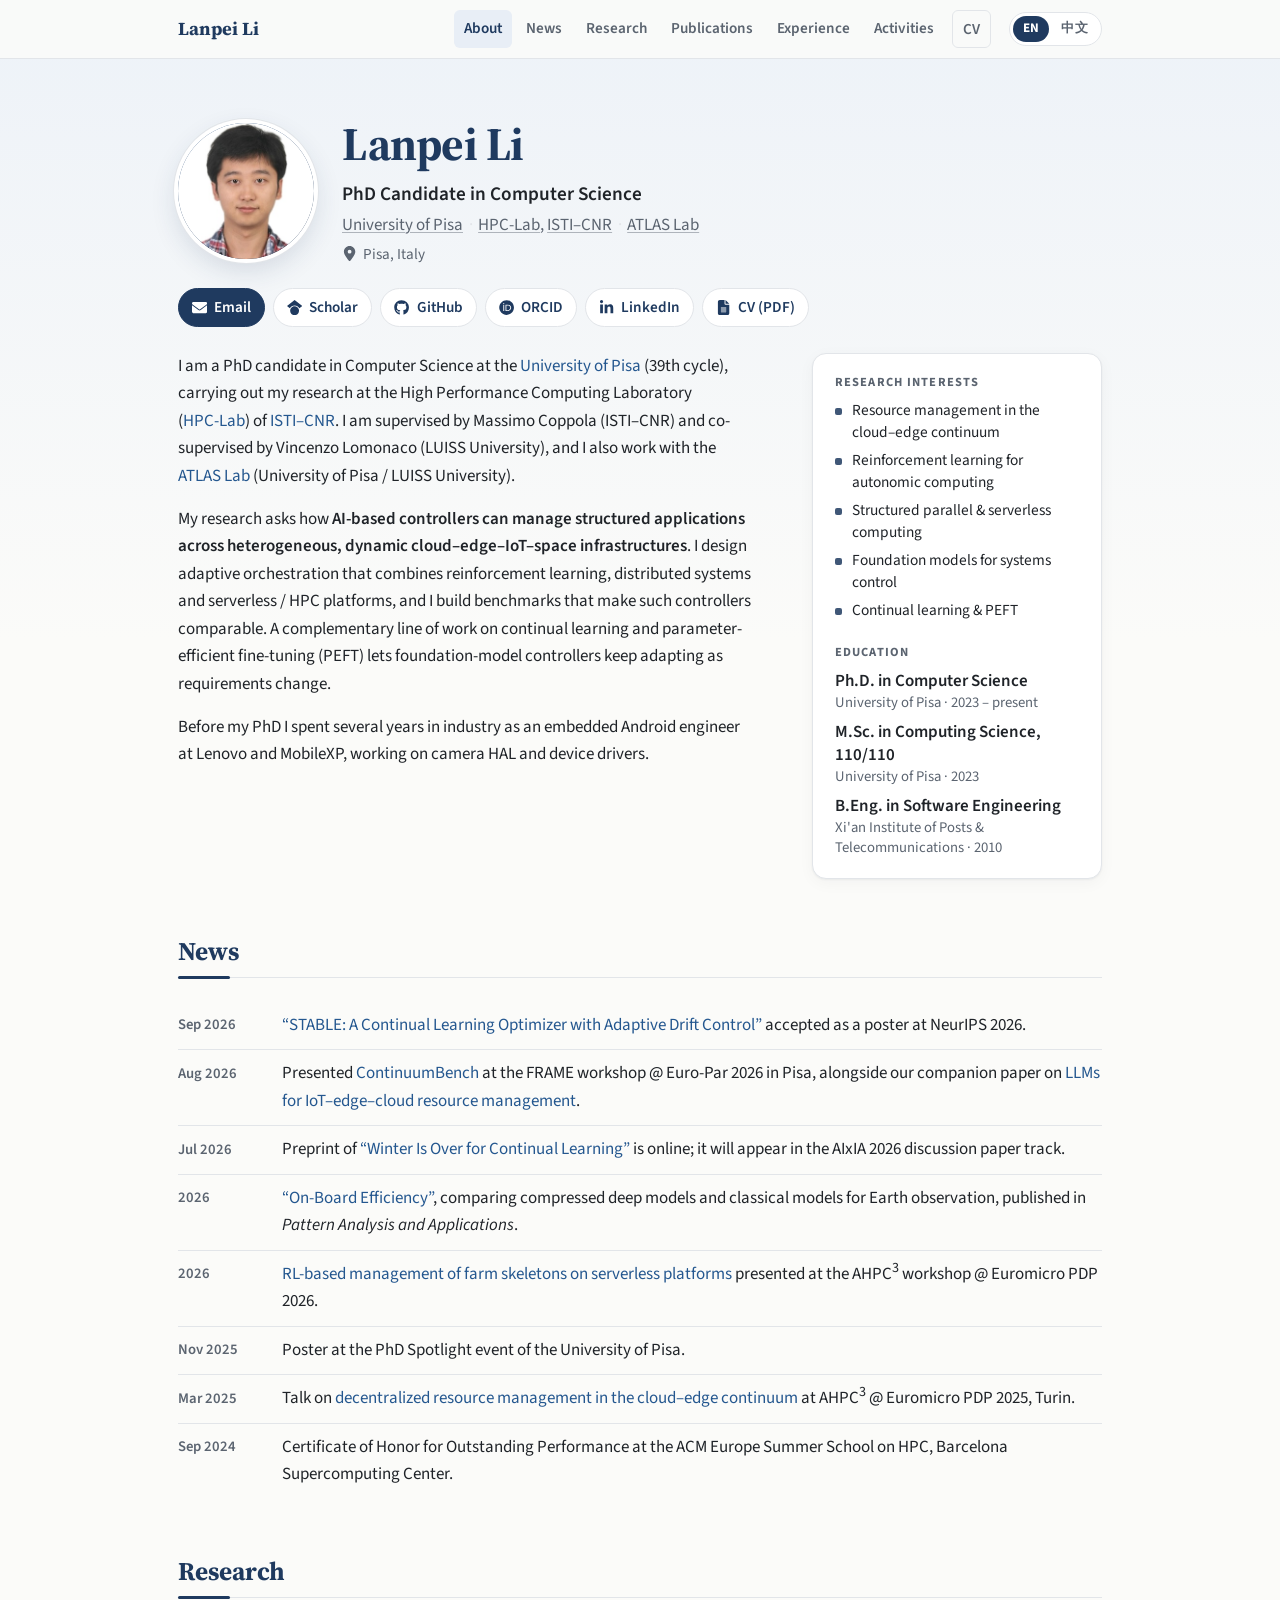
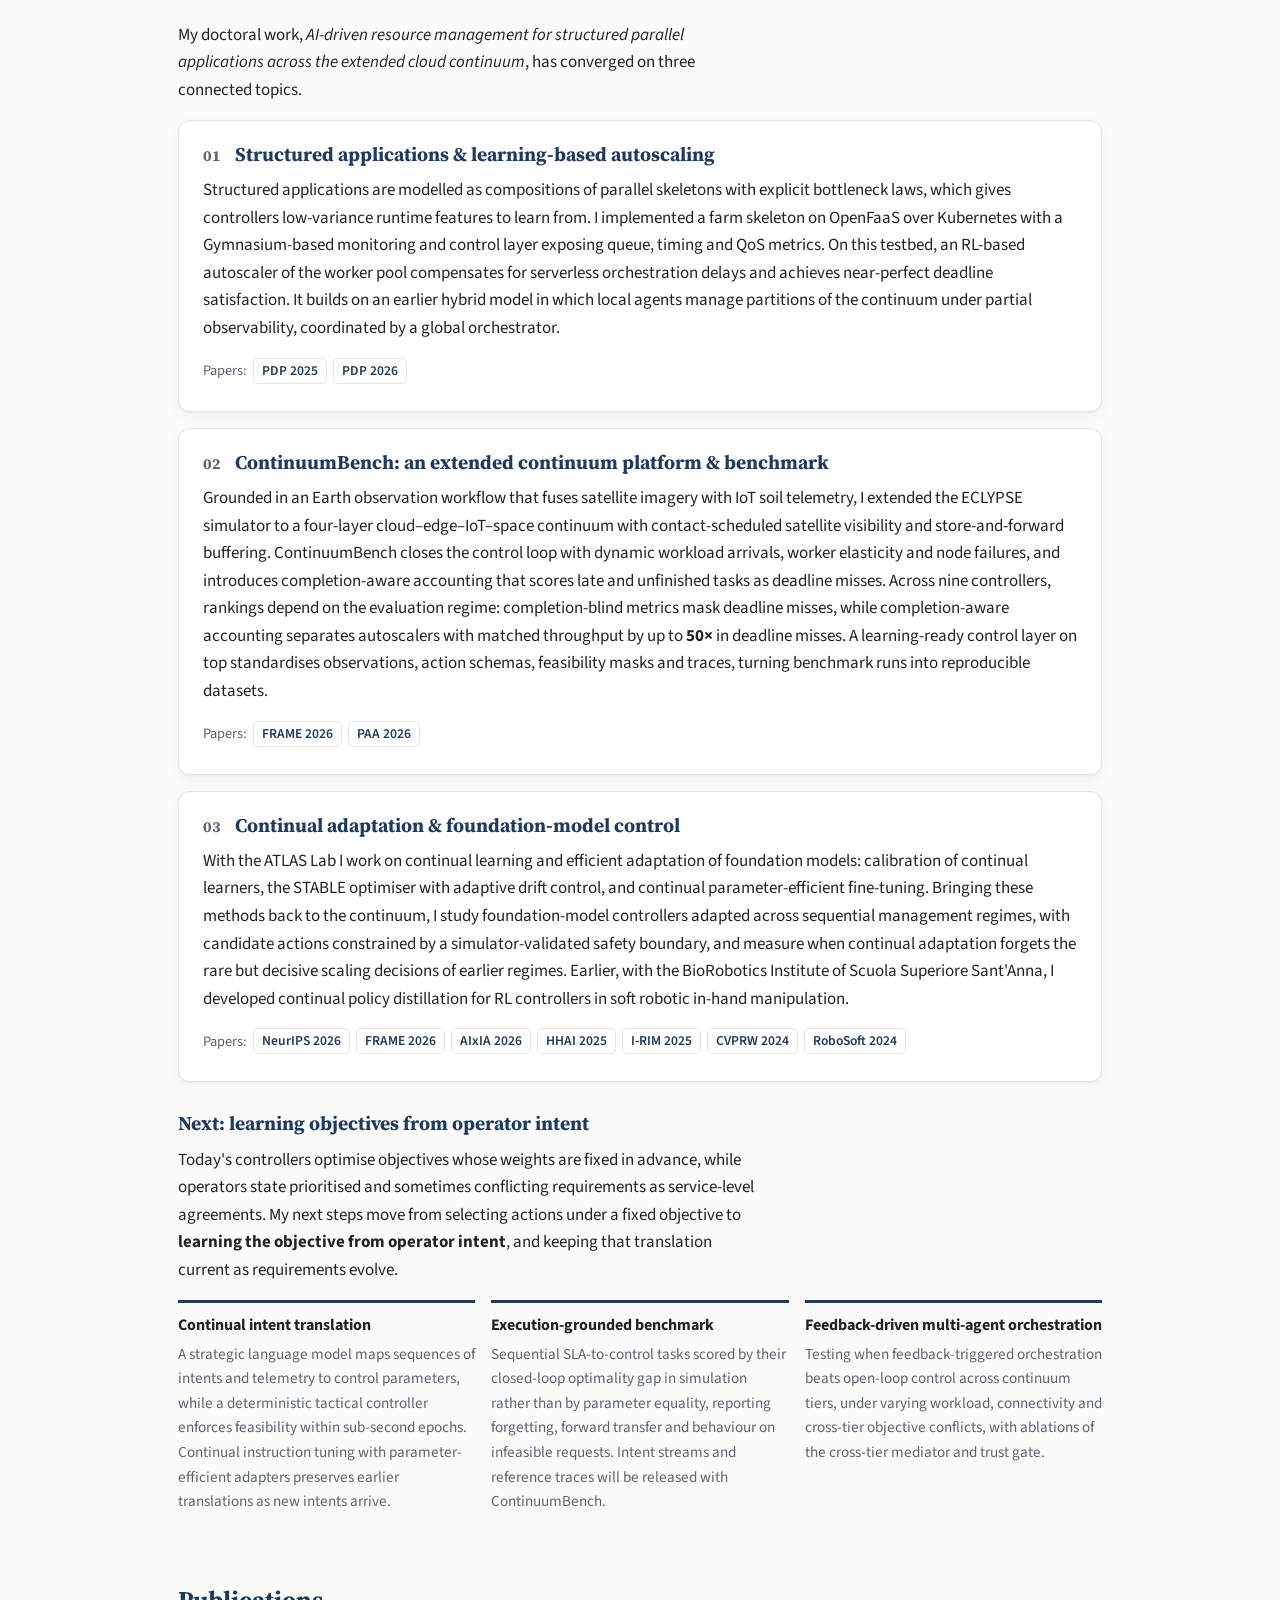
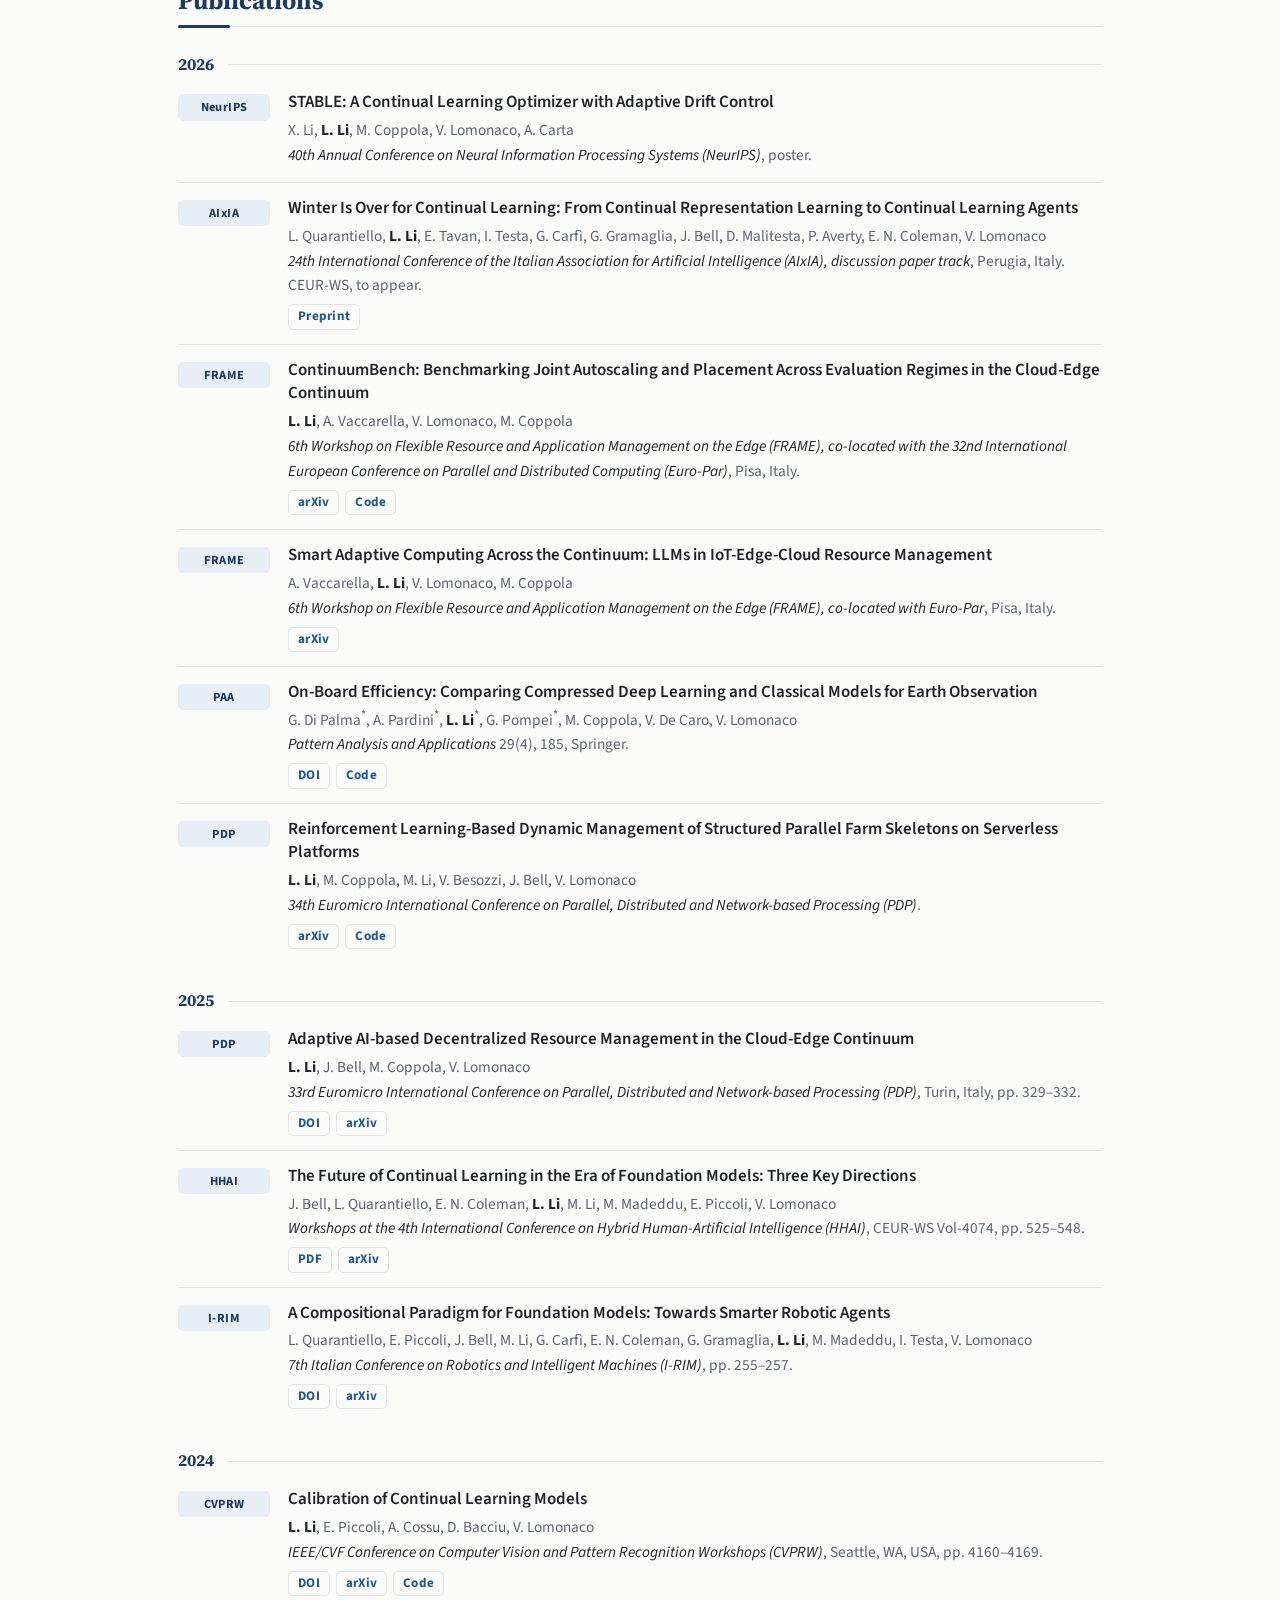
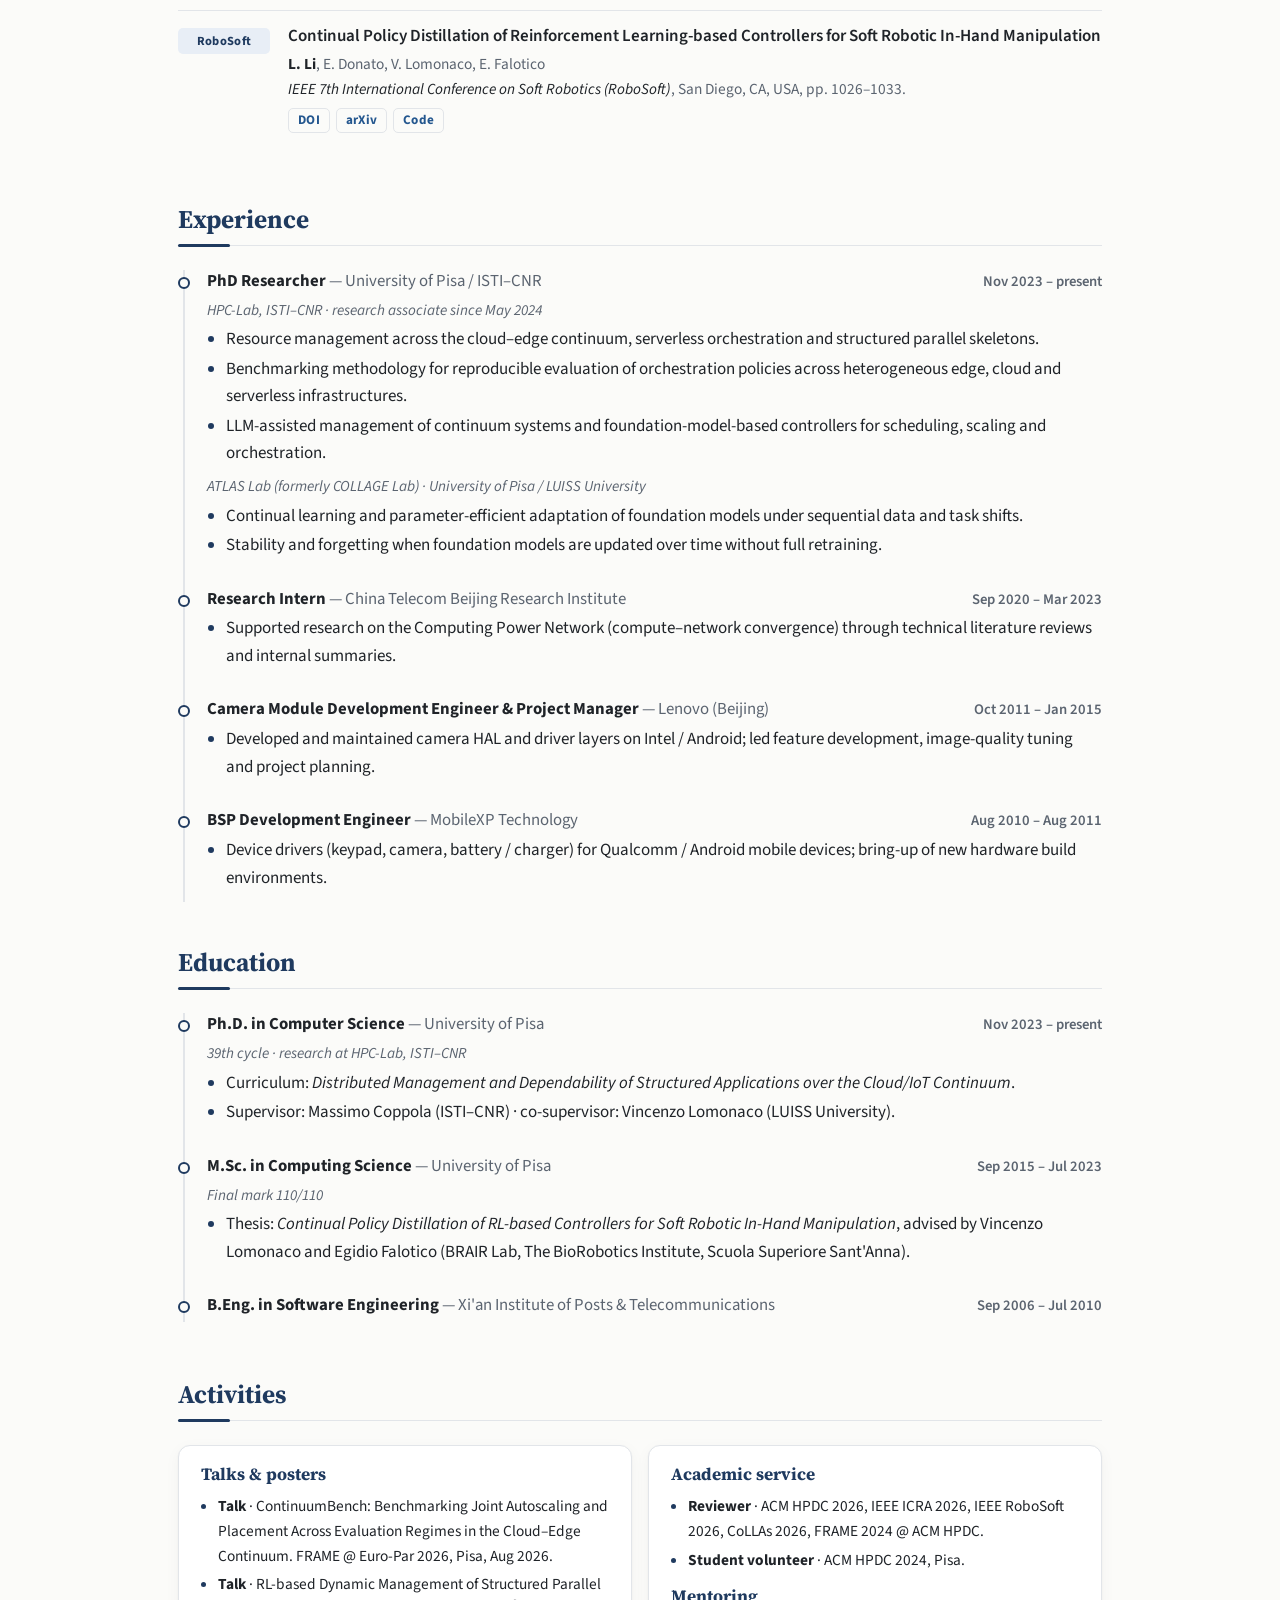
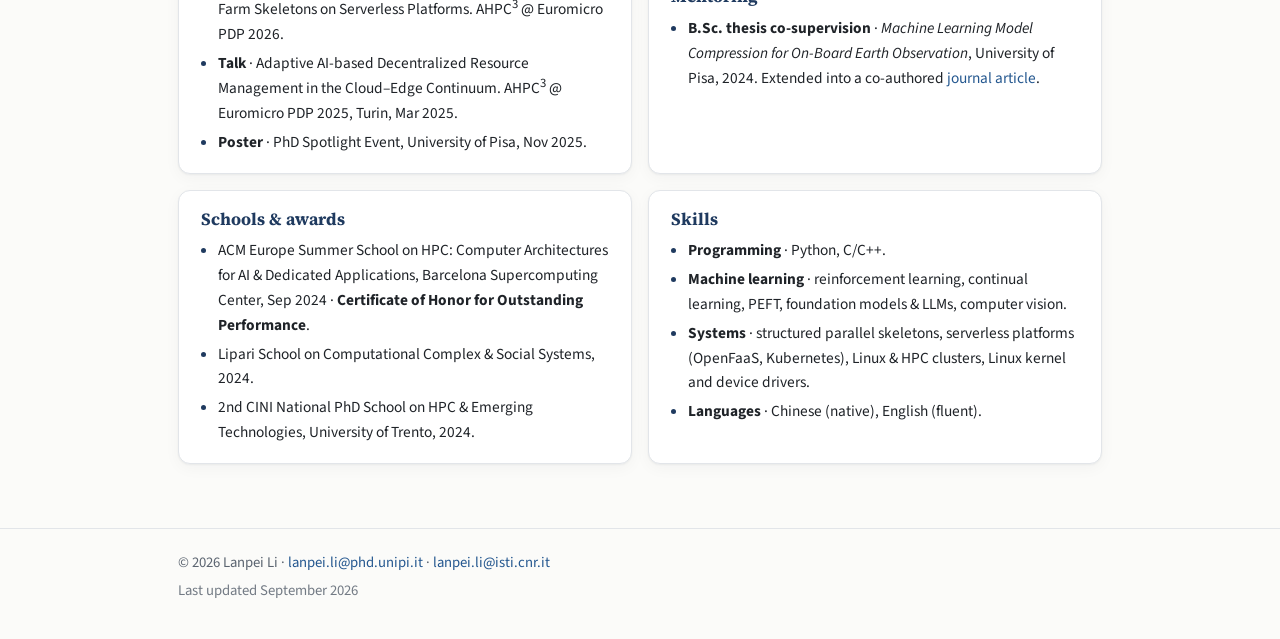
==== commit bba0b581: "Add Chinese version with EN/中文 language switch" ====
--- a/index.html
+++ b/index.html
@@ -7,6 +7,9 @@
   <meta name="description" content="Lanpei Li is a PhD candidate in Computer Science at the University of Pisa and HPC-Lab, ISTI–CNR, working on AI-driven resource management across the cloud–edge continuum, reinforcement learning, and continual learning.">
   <meta name="author" content="Lanpei Li">
   <link rel="canonical" href="https://lilanpei.github.io/">
+  <link rel="alternate" hreflang="en" href="https://lilanpei.github.io/">
+  <link rel="alternate" hreflang="zh-CN" href="https://lilanpei.github.io/zh/">
+  <link rel="alternate" hreflang="x-default" href="https://lilanpei.github.io/">
   <meta property="og:type" content="profile">
   <meta property="og:title" content="Lanpei Li">
   <meta property="og:description" content="PhD candidate at the University of Pisa &amp; HPC-Lab, ISTI–CNR. AI-driven resource management across the cloud–edge continuum.">
@@ -22,6 +25,7 @@
     "@context": "https://schema.org",
     "@type": "Person",
     "name": "Lanpei Li",
+    "alternateName": "李澜培",
     "url": "https://lilanpei.github.io/",
     "jobTitle": "PhD Candidate in Computer Science",
     "email": "mailto:lanpei.li@phd.unipi.it",
@@ -53,6 +57,10 @@
         <a href="#activities">Activities</a>
         <a href="assets/cv/Lanpei_Li_CV.pdf" class="nav-cv">CV</a>
       </nav>
+      <div class="lang-switch" role="group" aria-label="Language / 语言">
+        <a href="./" lang="en" hreflang="en" aria-current="page">EN</a>
+        <a href="zh/" lang="zh-CN" hreflang="zh-CN">中文</a>
+      </div>
     </div>
   </header>
 
--- a/assets/css/style.css
+++ b/assets/css/style.css
@@ -16,6 +16,16 @@
   --sans: "Source Sans 3", "Source Sans Pro", -apple-system, BlinkMacSystemFont, "Segoe UI", Helvetica, Arial, sans-serif;
 }
 
+/* Chinese page (zh/): Latin text keeps Source Sans/Serif, CJK falls through to these */
+html[lang|="zh"] {
+  --sans: "Source Sans 3", "PingFang SC", "Hiragino Sans GB", "Microsoft YaHei", "Noto Sans SC", sans-serif;
+  --serif: "Source Serif 4", "Noto Serif SC", "Songti SC", "SimSun", serif;
+}
+html[lang|="zh"] body { line-height: 1.8; }
+html[lang|="zh"] .tl-sub { font-style: normal; }
+html[lang|="zh"] :is(.site-nav a, .links a, .related a, .pub-links a, .venue) { line-height: 1.62; }
+html[lang|="zh"] .block > h2, html[lang|="zh"] .h2-sub { letter-spacing: .04em; }
+
 *, *::before, *::after { box-sizing: border-box; }
 
 html {
@@ -73,10 +83,26 @@
 .site-nav a.active { color: var(--accent); background: var(--accent-soft); }
 .site-nav .nav-cv { border: 1px solid var(--rule); margin-left: 4px; }
 
+.lang-switch {
+  display: inline-flex; flex: none; gap: 2px; padding: 3px; margin-left: -6px;
+  background: var(--surface); border: 1px solid var(--rule); border-radius: 999px;
+}
+.lang-switch a {
+  font-size: .82rem; font-weight: 700; line-height: 1; letter-spacing: .02em;
+  padding: 6px 10px; border-radius: 999px; color: var(--muted);
+  transition: color .15s, background .15s;
+}
+.lang-switch a:hover { color: var(--accent); text-decoration: none; }
+.lang-switch a[aria-current] { background: var(--accent); color: #fff; }
+
 @media (max-width: 719px) {
-  .header-inner { flex-direction: column; align-items: stretch; gap: 0; padding-top: 10px; }
+  .header-inner {
+    display: grid; grid-template-columns: 1fr auto; align-items: center;
+    gap: 0; padding-top: 10px;
+  }
   .brand { padding-bottom: 4px; }
-  .site-nav { margin: 0 -16px; padding: 4px 12px 8px; }
+  .lang-switch { grid-column: 2; grid-row: 1; margin: 0 0 4px; }
+  .site-nav { grid-column: 1 / -1; grid-row: 2; margin: 0 -16px; padding: 4px 12px 8px; }
   .site-nav a { padding: 5px 8px; font-size: .9rem; }
 }
 
@@ -94,6 +120,11 @@
   box-shadow: 0 0 0 4px var(--surface), 0 0 0 5px var(--rule), 0 10px 28px rgba(31, 58, 95, .16);
 }
 .hero h1 { font-size: clamp(2.2rem, 5vw, 2.9rem); font-weight: 700; letter-spacing: -.01em; }
+.name-alt {
+  font-size: .48em; font-weight: 600; letter-spacing: 0;
+  color: var(--muted); margin-left: .55em; white-space: nowrap;
+}
+html[lang|="zh"] .hero h1 { letter-spacing: .06em; }
 .role { font-size: 1.2rem; font-weight: 600; margin: 6px 0 2px; }
 .affil { color: var(--muted); margin: 0 0 2px; }
 .affil a {
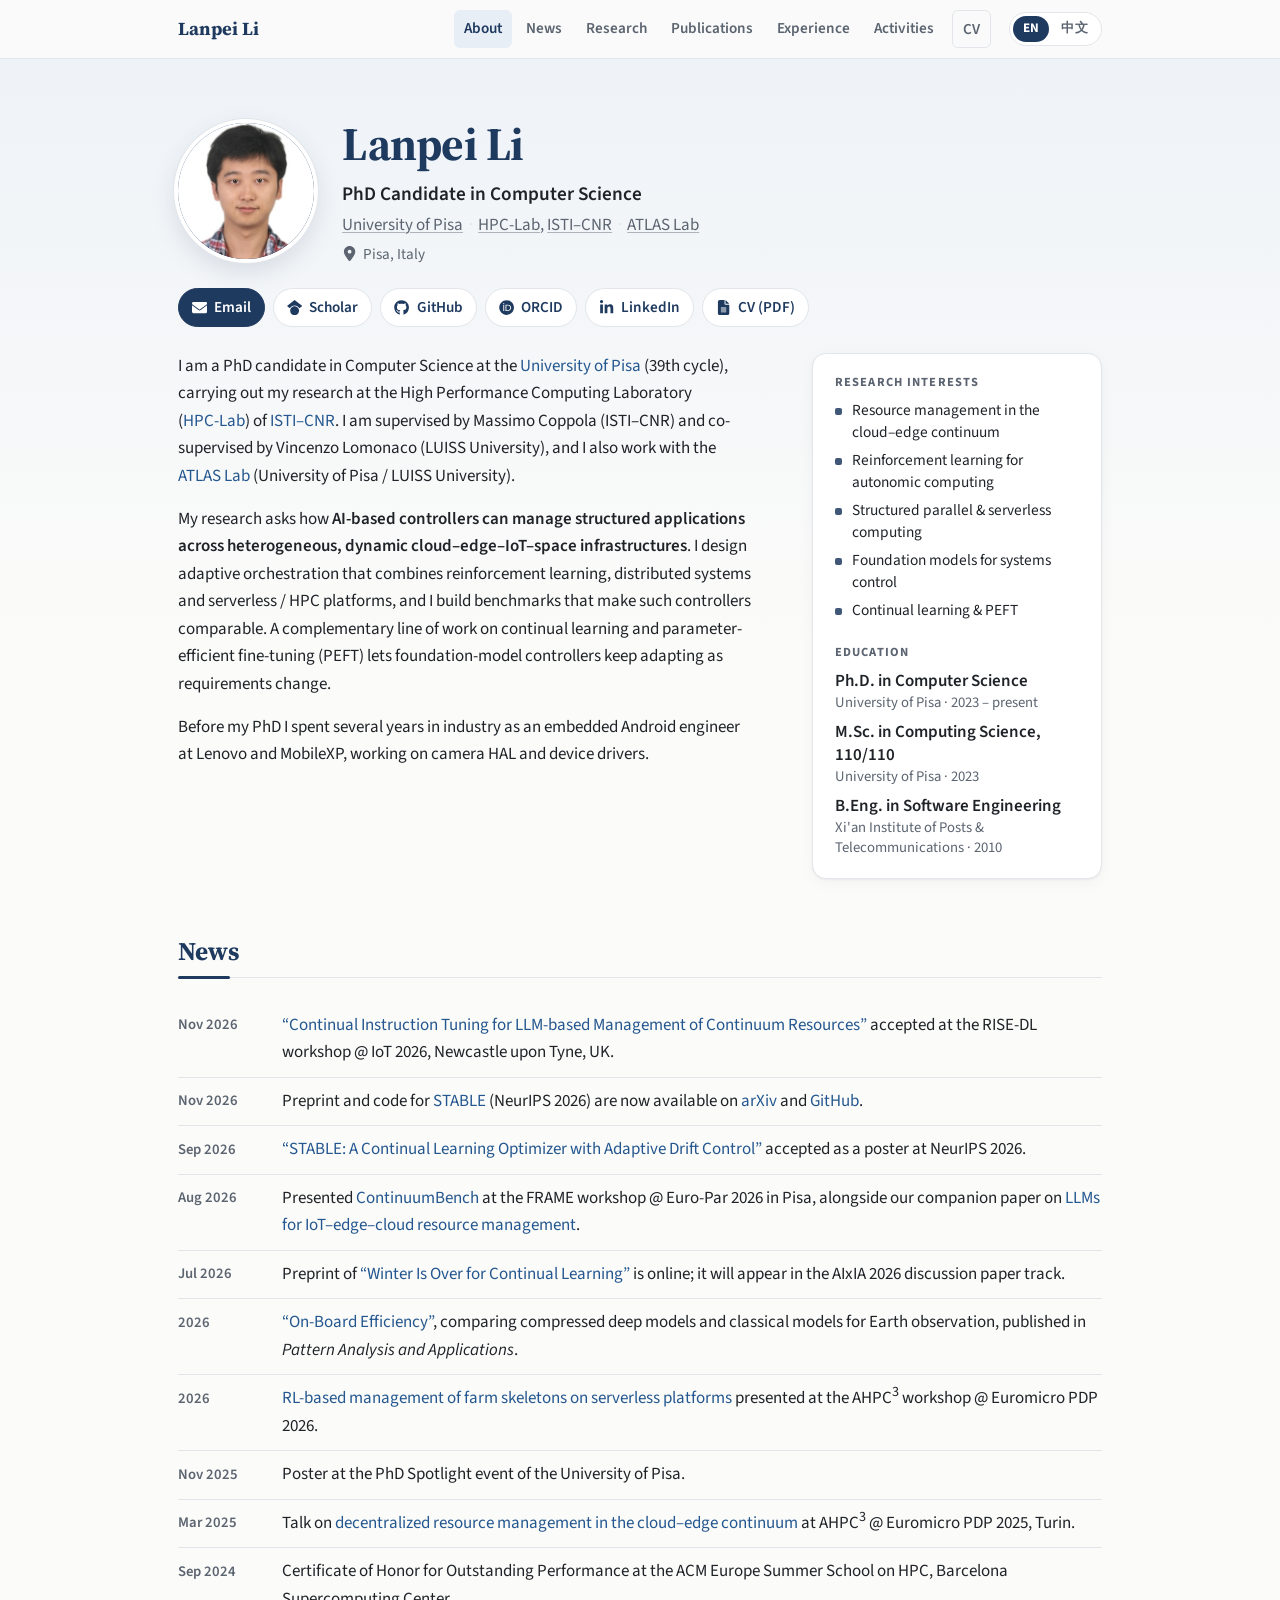
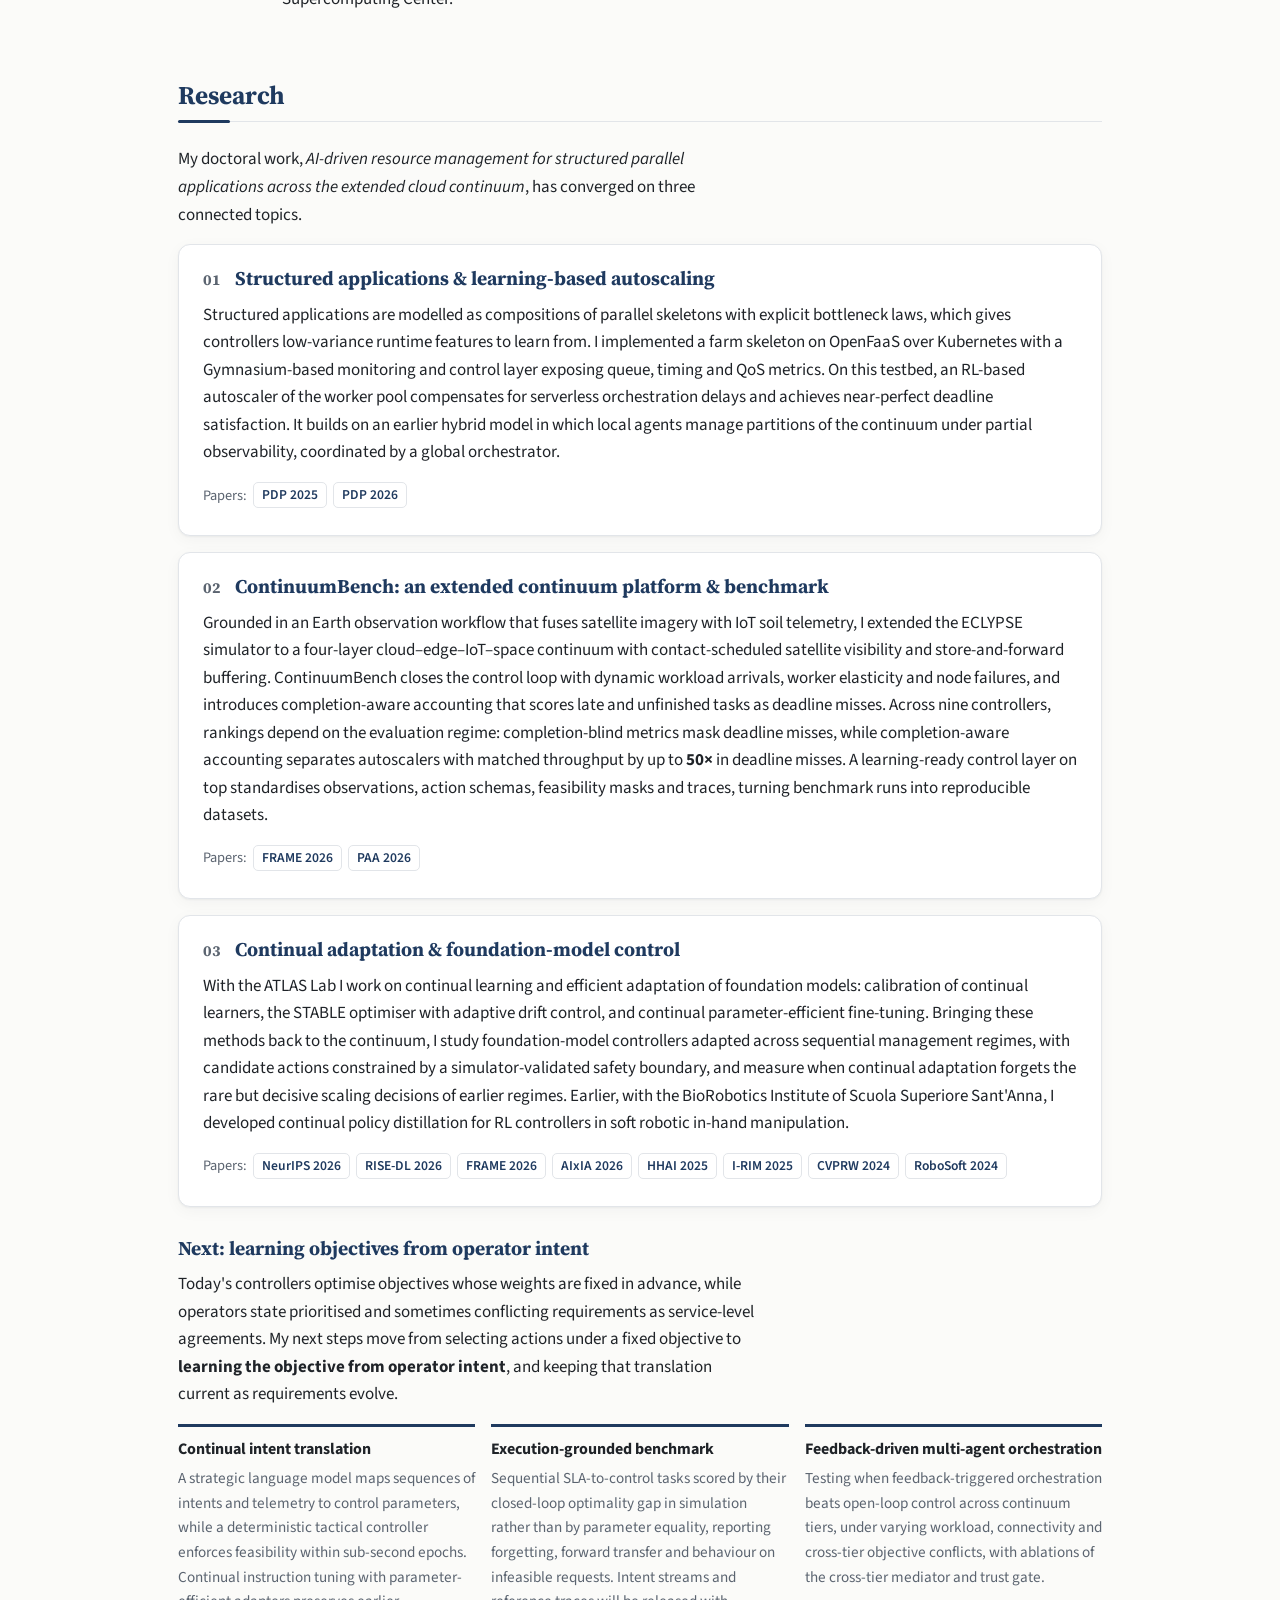
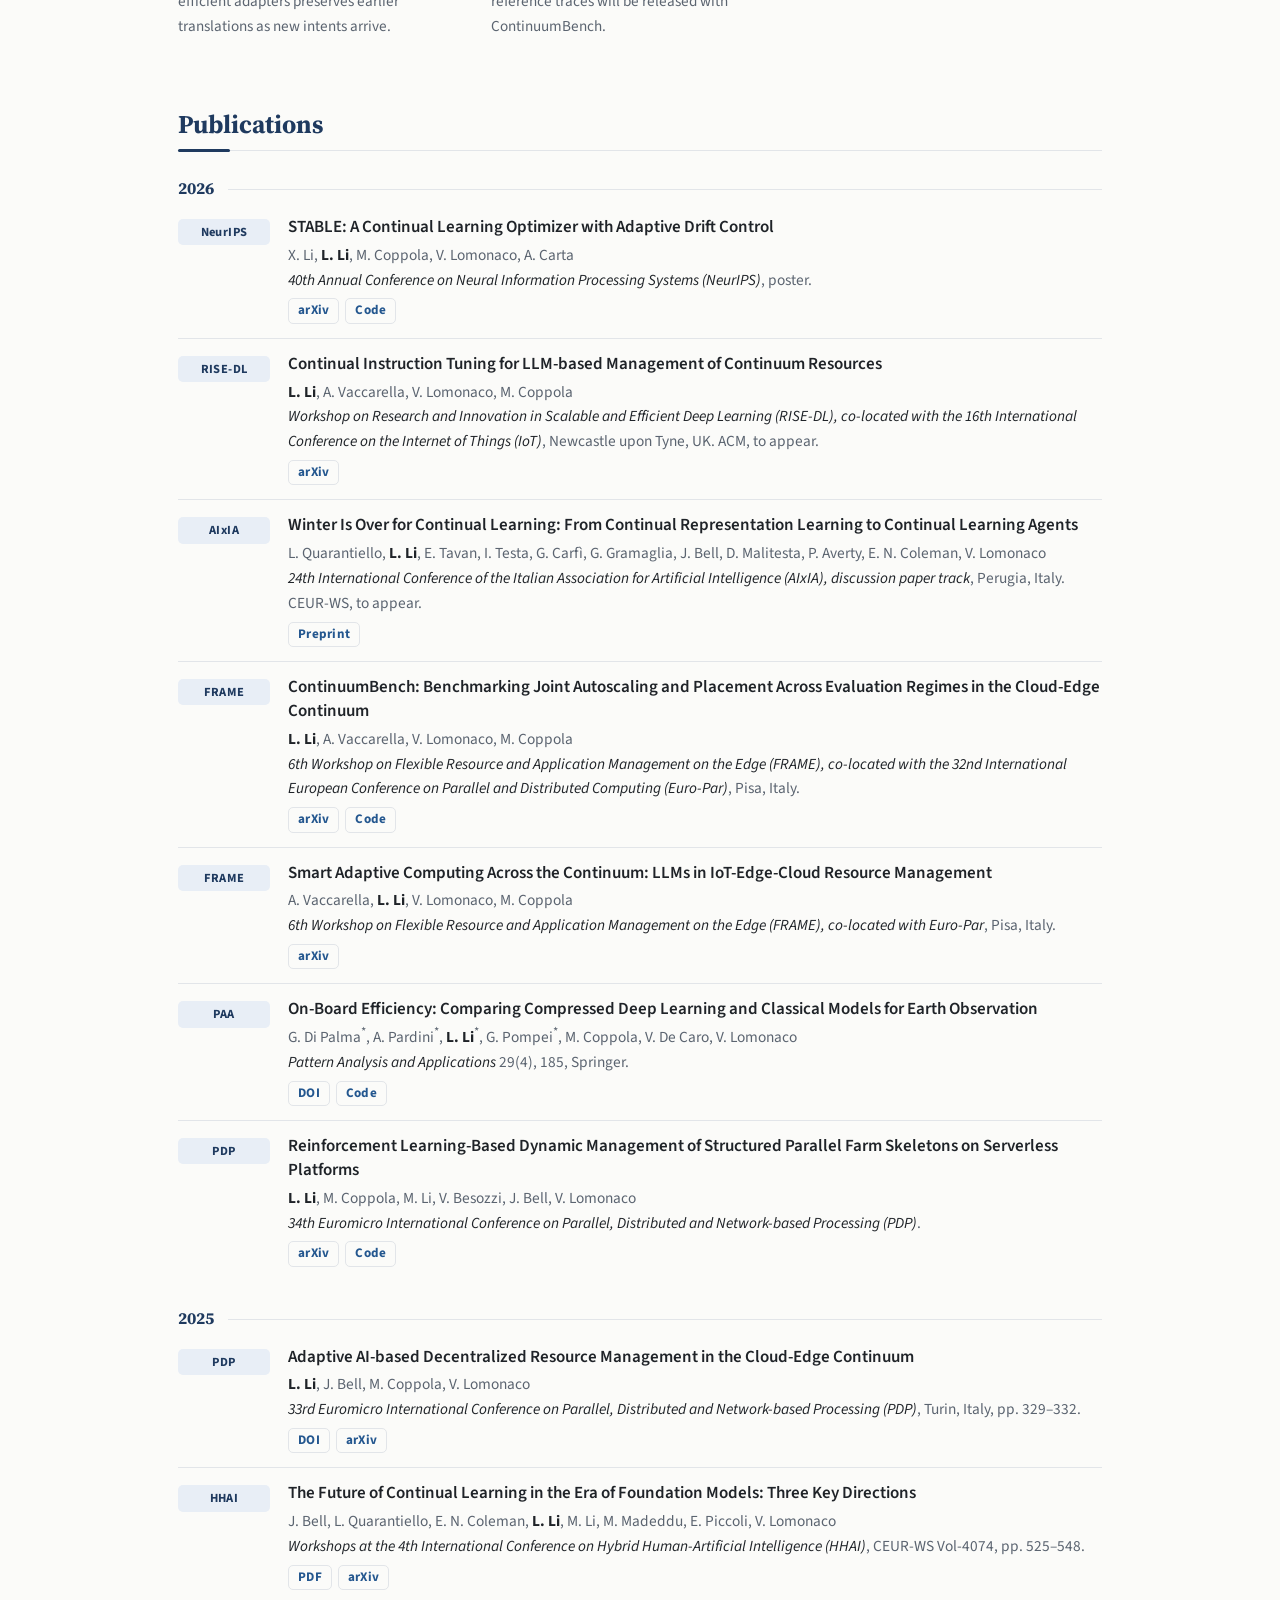
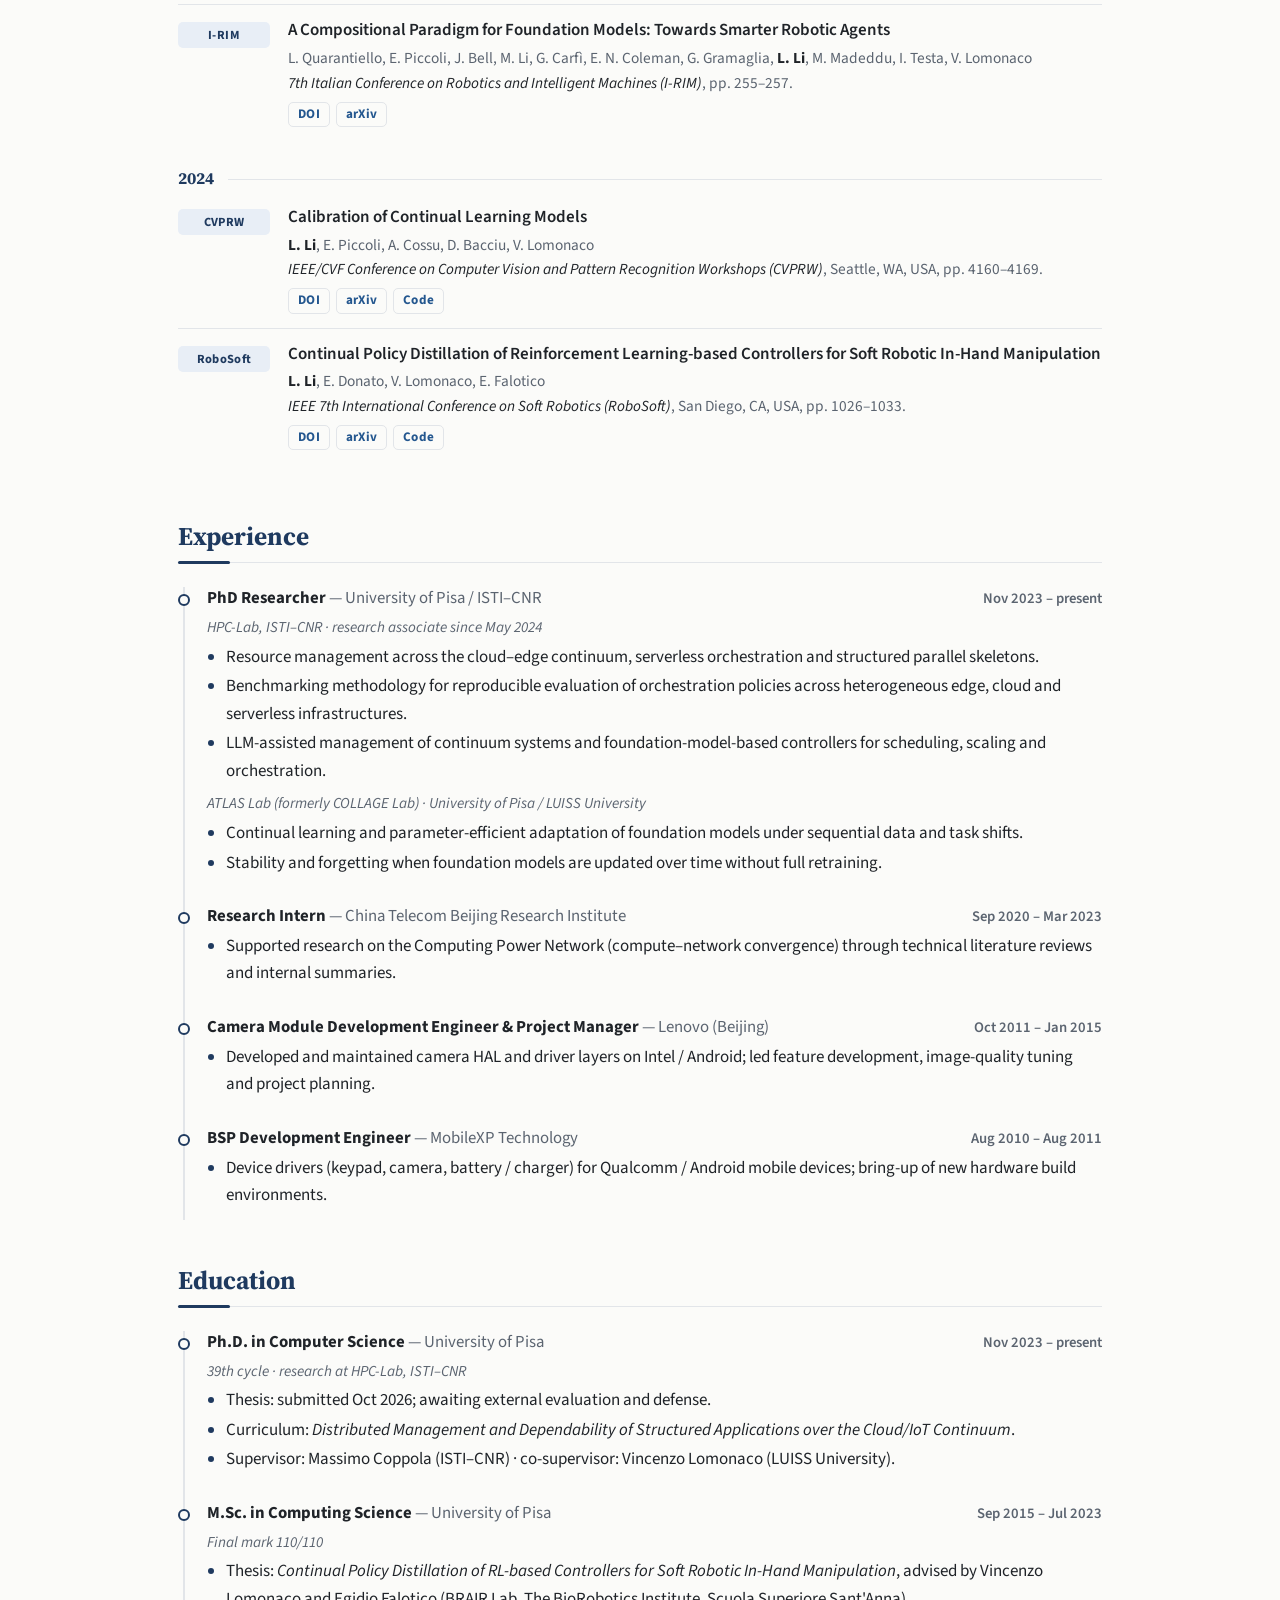
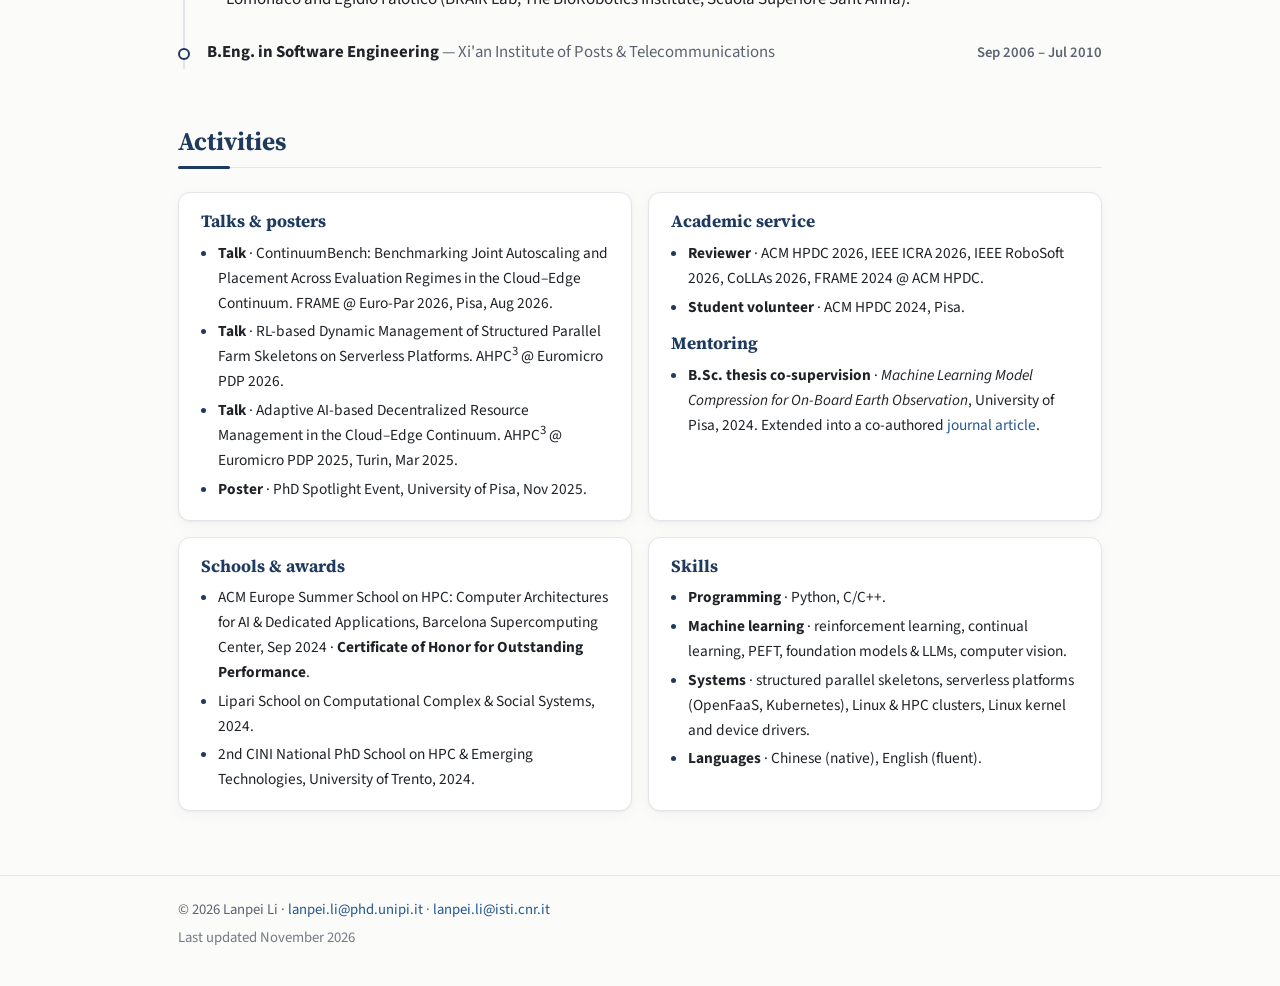
==== commit a800d775: "Add RISE-DL @ IoT 2026 paper, STABLE arXiv and code links; update CV - News and publications (EN/ZH)" ====
--- a/index.html
+++ b/index.html
@@ -144,6 +144,8 @@
     <section id="news" class="wrap block">
       <h2>News</h2>
       <ul class="news">
+        <li><time>Nov 2026</time><span><a href="#pub-risedl26">“Continual Instruction Tuning for LLM-based Management of Continuum Resources”</a> accepted at the RISE-DL workshop @ IoT 2026, Newcastle upon Tyne, UK.</span></li>
+        <li><time>Nov 2026</time><span>Preprint and code for <a href="#pub-neurips26">STABLE</a> (NeurIPS 2026) are now available on <a href="https://arxiv.org/abs/2611.10655">arXiv</a> and <a href="https://github.com/atlas-luiss/STABLE">GitHub</a>.</span></li>
         <li><time>Sep 2026</time><span><a href="#pub-neurips26">“STABLE: A Continual Learning Optimizer with Adaptive Drift Control”</a> accepted as a poster at NeurIPS 2026.</span></li>
         <li><time>Aug 2026</time><span>Presented <a href="#pub-frame26-bench">ContinuumBench</a> at the FRAME workshop @ Euro-Par 2026 in Pisa, alongside our companion paper on <a href="#pub-frame26-llm">LLMs for IoT–edge–cloud resource management</a>.</span></li>
         <li><time>Jul 2026</time><span>Preprint of <a href="#pub-aixia26">“Winter Is Over for Continual Learning”</a> is online; it will appear in the AIxIA 2026 discussion paper track.</span></li>
@@ -215,7 +217,7 @@
             Sant'Anna, I developed continual policy distillation for RL controllers in soft robotic in-hand
             manipulation.
           </p>
-          <p class="related">Papers: <a href="#pub-neurips26">NeurIPS 2026</a> <a href="#pub-frame26-llm">FRAME 2026</a> <a href="#pub-aixia26">AIxIA 2026</a> <a href="#pub-hhai25">HHAI 2025</a> <a href="#pub-irim25">I-RIM 2025</a> <a href="#pub-cvprw24">CVPRW 2024</a> <a href="#pub-robosoft24">RoboSoft 2024</a></p>
+          <p class="related">Papers: <a href="#pub-neurips26">NeurIPS 2026</a> <a href="#pub-risedl26">RISE-DL 2026</a> <a href="#pub-frame26-llm">FRAME 2026</a> <a href="#pub-aixia26">AIxIA 2026</a> <a href="#pub-hhai25">HHAI 2025</a> <a href="#pub-irim25">I-RIM 2025</a> <a href="#pub-cvprw24">CVPRW 2024</a> <a href="#pub-robosoft24">RoboSoft 2024</a></p>
         </article>
       </div>
 
@@ -262,6 +264,16 @@
             <p class="pub-title">STABLE: A Continual Learning Optimizer with Adaptive Drift Control</p>
             <p class="pub-authors">X. Li, <b>L. Li</b>, M. Coppola, V. Lomonaco, A. Carta</p>
             <p class="pub-venue"><em>40th Annual Conference on Neural Information Processing Systems (NeurIPS)</em>, poster.</p>
+            <p class="pub-links"><a href="https://arxiv.org/abs/2611.10655">arXiv</a> <a href="https://github.com/atlas-luiss/STABLE">Code</a></p>
+          </div>
+        </li>
+        <li class="pub" id="pub-risedl26">
+          <span class="venue">RISE-DL</span>
+          <div>
+            <p class="pub-title">Continual Instruction Tuning for LLM-based Management of Continuum Resources</p>
+            <p class="pub-authors"><b>L. Li</b>, A. Vaccarella, V. Lomonaco, M. Coppola</p>
+            <p class="pub-venue"><em>Workshop on Research and Innovation in Scalable and Efficient Deep Learning (RISE-DL), co-located with the 16th International Conference on the Internet of Things (IoT)</em>, Newcastle upon Tyne, UK. ACM, to appear.</p>
+            <p class="pub-links"><a href="https://arxiv.org/abs/2611.10292">arXiv</a></p>
           </div>
         </li>
         <li class="pub" id="pub-aixia26">
@@ -424,6 +436,7 @@
           </div>
           <p class="tl-sub">39th cycle · research at HPC-Lab, ISTI–CNR</p>
           <ul>
+            <li>Thesis: submitted Oct 2026; awaiting external evaluation and defense.</li>
             <li>Curriculum: <em>Distributed Management and Dependability of Structured Applications over the Cloud/IoT Continuum</em>.</li>
             <li>Supervisor: Massimo Coppola (ISTI–CNR) · co-supervisor: Vincenzo Lomonaco (LUISS University).</li>
           </ul>
@@ -495,7 +508,7 @@
   <footer class="site-footer">
     <div class="wrap">
       <p>© 2026 Lanpei Li · <a href="mailto:lanpei.li@phd.unipi.it">lanpei.li@phd.unipi.it</a> · <a href="mailto:lanpei.li@isti.cnr.it">lanpei.li@isti.cnr.it</a></p>
-      <p class="updated">Last updated September 2026</p>
+      <p class="updated">Last updated November 2026</p>
     </div>
   </footer>
 
